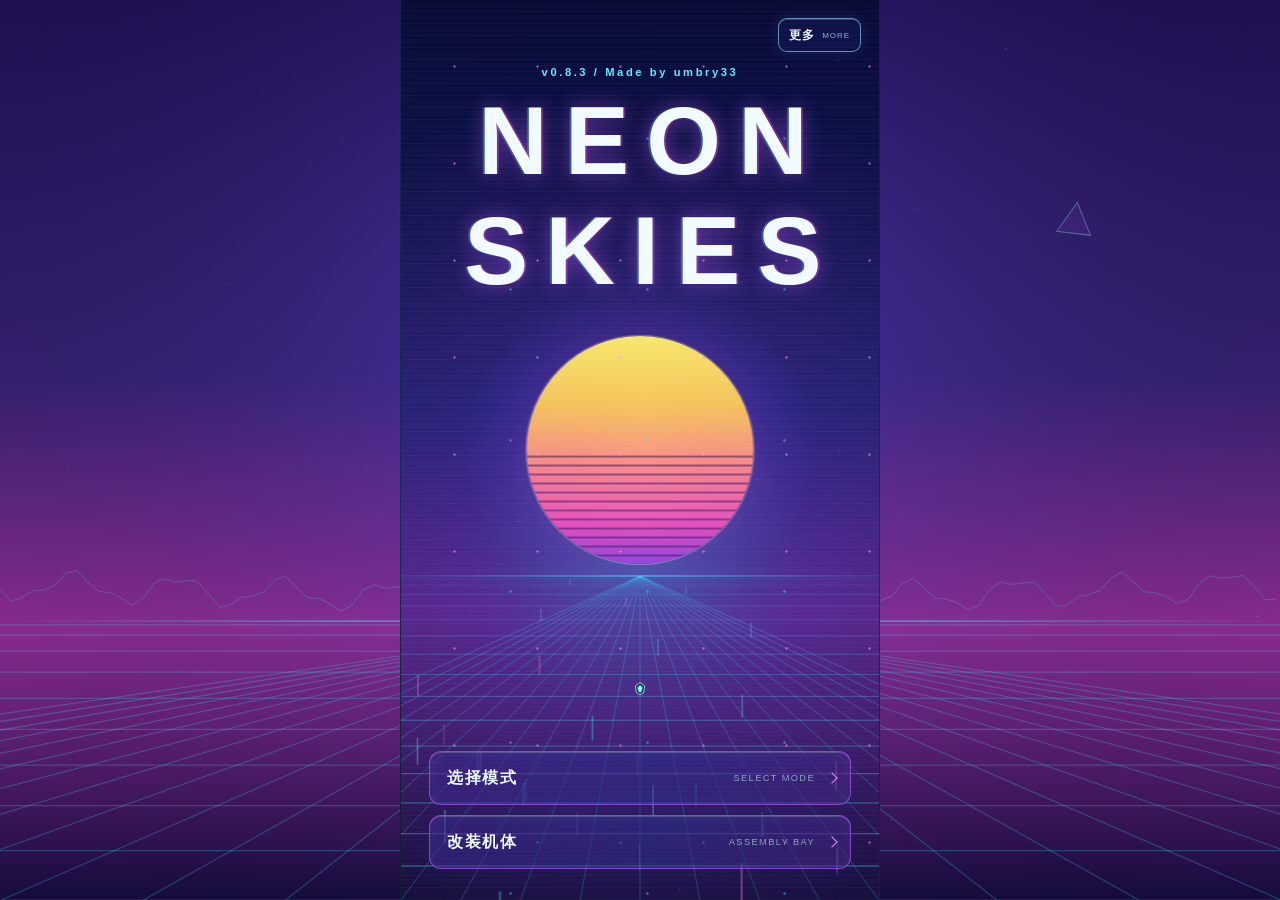
==== index.html @ f469cc67 "发布 v0.8.3：更新背景音乐与核心碰撞判定" ====
<!doctype html>
<html lang="zh-CN">
<head>
  <meta charset="UTF-8" />
  <meta name="viewport" content="width=device-width, initial-scale=1, viewport-fit=cover" />
  <meta name="theme-color" content="#050a14" />
  <title>Neon Skies</title>
  <link rel="stylesheet" href="./styles.css" />
</head>
<body>
<div id="boot-loader" class="boot-loader" role="status" aria-live="polite" aria-label="正在加载游戏" aria-busy="true">
  <div class="boot-loader-card">
    <p class="eyebrow">NEON SKIES / SYSTEM BOOT</p>
    <h2>正在进入霓虹天际</h2>
    <p id="boot-loader-status" class="boot-loader-status">正在加载核心系统…</p>
    <div class="boot-progress" role="progressbar" aria-label="游戏加载进度" aria-valuemin="0" aria-valuemax="100" aria-valuenow="6"><i id="boot-progress-fill"></i></div>
    <div class="boot-progress-meta"><span>LOADING</span><strong id="boot-progress-value">06%</strong></div>
  </div>
</div>
<div class="app-shell">
  <canvas id="app-ambient-canvas" class="app-ambient-canvas" aria-hidden="true"></canvas>
  <section id="main-menu-screen" class="game-screen menu-screen" aria-label="&#20027;&#33756;&#21333;">
    <canvas id="menu-ambient-canvas" class="menu-ambient-canvas" aria-hidden="true"></canvas>
    <div class="menu-stars" aria-hidden="true"></div>
    <button id="more-menu-button" class="menu-more-button" type="button" aria-expanded="false" aria-controls="more-menu-panel"><span>&#26356;&#22810;</span><small>MORE</small></button>
    <div id="more-menu-panel" class="more-menu-panel is-hidden" role="menu" aria-label="&#26356;&#22810;&#21151;&#33021;">
      <p class="eyebrow">SYSTEM / MORE</p>
      <div class="menu-actions">
        <button id="settings-button" class="menu-button menu-settings-button" type="button" aria-label="&#35774;&#32622;"><span>&#35774;&#32622;</span><small>SETTINGS</small></button>
        <button id="encyclopedia-button" class="menu-button" type="button" aria-label="&#28216;&#25103;&#30334;&#31185;"><span>&#28216;&#25103;&#30334;&#31185;</span><small>NEON ARCHIVE</small></button>
        <button id="changelog-button" class="menu-button" type="button" aria-label="&#26356;&#26032;&#26085;&#24535;"><span>&#26356;&#26032;&#26085;&#24535;</span><small>CHANGELOG</small></button>
      </div>
    </div>
    <div class="menu-content">
      <div class="menu-logo-lockup">
        <p class="eyebrow">v0.8.3 / Made by umbry33</p>
        <h1><span class="menu-logo-line">NEON</span> <span class="menu-logo-line">SKIES</span></h1>
      </div>
      <div class="menu-aircraft" aria-hidden="true"><span>&#10022;</span></div>
    </div>
    <div class="menu-actions menu-primary-actions">
      <button id="menu-battle-button" class="menu-button" type="button"><span>&#36873;&#25321;&#27169;&#24335;</span><small>SELECT MODE</small></button>
      <button id="open-builder-button" class="menu-button" type="button"><span>&#25913;&#35013;&#26426;&#20307;</span><small>ASSEMBLY BAY</small></button>
    </div>
    <div id="settings-modal" class="settings-modal is-hidden" role="dialog" aria-modal="true" aria-label="&#35774;&#32622;"><div class="settings-card"><button id="settings-close" class="detail-close" type="button" aria-label="&#20851;&#38381;">X</button><p class="eyebrow">SYSTEM SETTINGS</p><h2>&#35774;&#32622;</h2><label class="settings-toggle"><input id="damage-number-toggle" type="checkbox" checked /><span>&#26174;&#31034;&#20260;&#23475;&#36339;&#23383;</span></label><label class="settings-toggle"><input id="vibration-toggle" type="checkbox" checked /><span>&#24320;&#21551;&#38663;&#21160;&#21453;&#39304;</span></label><label class="settings-toggle"><input id="countdown-toggle" type="checkbox" /><span>&#25112;&#26007;&#24320;&#22987;&#20498;&#35745;&#26102;</span></label><label class="settings-range"><span>&#32972;&#26223;&#38899;&#20048;<output id="music-volume-value" for="music-volume">100%</output></span><input id="music-volume" type="range" min="0" max="300" step="1" value="100" /></label><label class="settings-range"><span>&#38899;&#25928;<output id="sound-volume-value" for="sound-volume">100%</output></span><input id="sound-volume" type="range" min="0" max="300" step="1" value="100" /></label></div></div>
    <div id="changelog-modal" class="changelog-modal is-hidden" role="dialog" aria-modal="true" aria-label="&#26356;&#26032;&#26085;&#24535;"><div class="changelog-card"><button id="changelog-close" class="detail-close" type="button" aria-label="&#20851;&#38381;">X</button><p class="eyebrow">CHANGELOG</p><h2>&#26356;&#26032;&#26085;&#24535;</h2><pre id="changelog-content">&#27491;&#22312;&#21152;&#36733;&#26356;&#26032;&#26085;&#24535;&#8230;</pre></div></div>
  </section>

  <section id="encyclopedia-screen" class="game-screen encyclopedia-screen is-hidden" aria-label="&#28216;&#25103;&#30334;&#31185;">
    <div class="encyclopedia-shell"><button id="encyclopedia-back-button" class="round-button screen-back-button" type="button" aria-label="&#36820;&#22238;">&lt;</button><p class="eyebrow">NEON ARCHIVE</p><h2>&#28216;&#25103;&#30334;&#31185;</h2><p class="encyclopedia-intro">&#25112;&#26426;&#27169;&#22359;&#12289;&#25932;&#26426;&#12289;&#39318;&#39046;&#19982;&#25112;&#22330;&#29615;&#22659;&#30340;&#23454;&#26102;&#26723;&#26696;&#12290;</p><div id="encyclopedia-content" class="encyclopedia-content"></div></div>
  </section>
  <section id="encyclopedia-events-screen" class="game-screen encyclopedia-screen is-hidden" aria-label="&#20809;&#38181;&#20043;&#22806;&#20107;&#20214;&#26723;&#26696;">
    <div class="encyclopedia-shell encyclopedia-events-shell"><button id="encyclopedia-events-back-button" class="round-button screen-back-button" type="button" aria-label="&#36820;&#22238;&#28216;&#25103;&#30334;&#31185;">&lt;</button><p class="eyebrow">BEYOND LIGHT CONE / EVENT ARCHIVE</p><h2>&#28145;&#31354;&#20107;&#20214;</h2><p class="encyclopedia-intro">&#20809;&#38181;&#20043;&#22806;&#27169;&#24335;&#30340; 34 &#20010;&#29420;&#31435;&#36973;&#36935;&#12290;&#20107;&#20214;&#20869;&#23481;&#20250;&#22312;&#26412;&#23616;&#20013;&#23613;&#37327;&#36991;&#20813;&#37325;&#22797;&#12290;</p><div id="encyclopedia-events-content" class="encyclopedia-content"></div></div>
  </section>

  <section id="mode-screen" class="game-screen menu-screen sub-menu-screen is-hidden" aria-label="&#27169;&#24335;&#36873;&#25321;">
    <div class="menu-content"><button id="mode-back-button" class="round-button screen-back-button" type="button">&lt;</button><p class="eyebrow">COMBAT PROTOCOL</p><h2>&#36873;&#25321;&#27169;&#24335;</h2><div class="mode-actions"><button id="endless-mode-button" class="mode-card" type="button"><strong>&#26080;&#23613;&#27169;&#24335;</strong><small>ENDLESS / KEEP FIGHTING</small></button><button id="level-mode-button" class="mode-card" type="button"><strong>&#20851;&#21345;&#27169;&#24335;</strong><small>MISSION / 100 &#20010;&#25112;&#21306;</small></button><button id="dodge-mode-button" class="mode-card dodge-mode-card" type="button"><strong>躲避弹幕模式</strong><small>DODGE / SURVIVE THE STORM</small></button><button id="tutorial-button" class="mode-card tutorial-mode-card" type="button"><strong>&#26032;&#25163;&#25945;&#31243;</strong><small>TRAINING / 3 MINUTES</small></button></div></div>
  </section>

  <section id="dodge-difficulty-screen" class="game-screen menu-screen sub-menu-screen is-hidden" aria-label="躲避弹幕难度选择">
    <div class="menu-content"><button id="dodge-difficulty-back-button" class="round-button screen-back-button" type="button">&lt;</button><p class="eyebrow">DODGE PROTOCOL</p><h2>躲避弹幕难度</h2><p class="menu-hint">不再刷新敌机，只生成持续变化的危险弹幕。存活越久，积分越高。</p><div id="dodge-difficulty-actions" class="mode-actions"></div></div>
  </section>

  <section id="tutorial-screen" class="game-screen tutorial-screen is-hidden" aria-label="&#26032;&#25163;&#25945;&#31243;">
    <div class="tutorial-shell"><button id="tutorial-exit-button" class="round-button screen-back-button" type="button" aria-label="&#36864;&#20986;&#25945;&#31243;">&times;</button><p class="eyebrow">TRAINING SIMULATION</p><h2>&#26032;&#25163;&#25945;&#31243;</h2><div class="tutorial-progress"><span id="tutorial-progress-text">01 / 04</span><div><i id="tutorial-progress-fill"></i></div></div><article class="tutorial-card"><p id="tutorial-step-tag" class="tutorial-step-tag">ASSEMBLY</p><h3 id="tutorial-step-title">&#25340;&#35013;&#20320;&#30340;&#26426;&#20307;</h3><p id="tutorial-step-body">&#20174;&#27169;&#22359;&#20179;&#24211;&#25302;&#20986;&#27169;&#22359;&#65292;&#25918;&#21040;&#26680;&#24515;&#38468;&#36817;&#30340;&#32593;&#26684;&#20013;&#12290;&#27169;&#22359;&#24517;&#39035;&#19982;&#26680;&#24515;&#25110;&#24050;&#26377;&#27169;&#22359;&#30456;&#36830;&#65292;&#20445;&#23384;&#21518;&#21363;&#21487;&#24102;&#30528;&#24403;&#21069;&#26426;&#20307;&#20986;&#25112;&#12290;</p><button id="tutorial-action-button" class="primary-button tutorial-action-button" type="button">&#25171;&#24320;&#25913;&#35013;&#26426;&#20307;</button></article><div class="tutorial-dots" id="tutorial-dots" aria-hidden="true"></div><div class="tutorial-actions"><button id="tutorial-prev-button" class="secondary-button" type="button">&#19978;&#19968;&#27493;</button><button id="tutorial-next-button" class="primary-button" type="button">&#19979;&#19968;&#27493;</button></div></div>
  </section>

  <section id="level-select-screen" class="game-screen menu-screen sub-menu-screen is-hidden" aria-label="&#20851;&#21345;&#36873;&#25321;"><div class="menu-content"><button id="level-back-button" class="round-button screen-back-button" type="button">&lt;</button><p class="eyebrow">MISSION SELECT</p><h2>&#20851;&#21345;&#36873;&#25321;</h2><div id="level-grid" class="level-grid"></div></div></section>

  <section id="builder-screen" class="game-screen builder-screen is-hidden" aria-label="&#39134;&#26426;&#25913;&#35013;&#30028;&#38754;">
    <header class="builder-topbar">
      <div><p class="eyebrow">AIRFRAME BUILDER</p><h2>&#26426;&#20307;&#25913;&#35013;</h2></div>
      <button id="builder-save-button" class="top-action-button" type="button">&#20445;&#23384;&#25913;&#35013;</button>
    </header>
    <div class="builder-content">
      <div class="builder-board-area">
        <div class="builder-board-title"><button id="quick-assembly-toggle" class="quick-assembly-toggle" type="button" aria-pressed="false"><span>&#24555;&#25463;&#35013;&#37197;</span><small>OFF</small></button><button id="builder-undo-button" class="quick-assembly-toggle" type="button">&#25764;&#38144;</button><button id="loadout-code-button" class="quick-assembly-toggle loadout-code-button" type="button">&#37197;&#32622;&#30721;</button><button id="hangar-button" class="quick-assembly-toggle" type="button">机库</button><button id="clear-loadout" class="text-button" type="button">&#28165;&#31354;&#27169;&#22359;</button></div>
        <div class="assembly-board-frame"><button id="module-synthesis-button" class="synergy-config-button module-synthesis-button" type="button" aria-label="&#27169;&#22359;&#21512;&#25104;&#65288;&#39044;&#30041;&#21151;&#33021;&#65289;"><span>&#27169;&#22359;&#21512;&#25104;</span><small>MODULE FUSION</small></button><div id="assembly-board" class="assembly-board" aria-label="&#39134;&#26426;&#33258;&#30001;&#35013;&#37197;&#32593;&#26684;"></div></div>
        <div class="builder-status-row"><span id="loadout-status">&#35013;&#37197;&#23601;&#32490;</span></div>
        <div class="builder-stats"><button id="preview-attack-speed" class="attack-speed-button" type="button" aria-label="&#26597;&#30475;&#25915;&#36895;&#35268;&#21017;"><span>&#25915;&#36895;</span><strong id="preview-attack-speed-value">100%</strong></button><button id="synergy-config-button" class="synergy-config-button" type="button"><span>&#36830;&#25658;&#37197;&#32622;</span><small>SYNERGY LINK</small></button></div>
      </div>
      <aside class="module-palette" aria-label="&#27169;&#22359;&#20179;&#24211;">
        <div class="palette-heading"><div><p class="eyebrow">MODULE BAY</p><h3>&#27169;&#22359;&#20179;&#24211;</h3></div><span>&#25302;&#21040;&#32593;&#26684;</span></div>
        <div id="module-library" class="module-library"></div>
        <div id="module-library-scrollbar" class="module-library-scrollbar" aria-label="&#27169;&#22359;&#20179;&#24211;&#28369;&#21160;&#26438;"><span id="module-library-scrollbar-thumb" class="module-library-scrollbar-thumb"></span></div>
        <p class="palette-note">&#27169;&#22359;&#24517;&#39035;&#19982;&#26680;&#24515;&#25110;&#24050;&#26377;&#27169;&#22359;&#30456;&#37051;&#65292;&#19981;&#33021;&#37325;&#21472;&#12290;&#28857;&#20987;&#26597;&#30475;&#35814;&#24773;&#12290;</p>
      </aside>
    </div>
    <div id="delete-zone" class="delete-zone" aria-hidden="true"><span>&#21024;&#38500;</span><small>DRAG TO REMOVE</small></div>
    <div id="module-detail-modal" class="module-detail-modal is-hidden" role="dialog" aria-modal="true" aria-label="&#27169;&#22359;&#35814;&#24773;">
      <div class="module-detail-card"><button id="module-detail-close" class="detail-close" type="button" aria-label="&#20851;&#38381;">X</button><canvas id="detail-icon-canvas" class="detail-icon" width="64" height="64" aria-hidden="true"></canvas><p id="detail-type" class="eyebrow">MODULE</p><h3 id="detail-name">MODULE</h3><p id="detail-description" class="detail-description"></p><div id="detail-stats" class="detail-stats"></div></div>
    </div>
    <div id="loadout-code-modal" class="module-detail-modal is-hidden" role="dialog" aria-modal="true" aria-label="&#26426;&#20307;&#37197;&#32622;&#30721;">
      <div class="module-detail-card loadout-code-card"><button id="loadout-code-close" class="detail-close" type="button" aria-label="&#20851;&#38381;">X</button><p class="eyebrow">BUILD CODE</p><h3>&#26426;&#20307;&#37197;&#32622;&#30721;</h3><p class="detail-description">&#37197;&#32622;&#30721;&#19981;&#21547;&#27169;&#22359;&#21517;&#31216;&#65292;&#21487;&#22797;&#21046;&#20998;&#20139;&#12290;&#23548;&#20837;&#20250;&#26367;&#25442;&#24403;&#21069;&#26426;&#20307;&#25110;&#25351;&#23450;&#30340;&#26426;&#24211;&#27133;&#20301;&#12290;</p><textarea id="loadout-code-input" class="loadout-code-input" spellcheck="false" autocomplete="off" autocapitalize="off" autocorrect="off" aria-label="&#26426;&#20307;&#37197;&#32622;&#30721;"></textarea><p id="loadout-code-message" class="loadout-code-message"></p><button id="loadout-code-export" class="secondary-button" type="button">&#22797;&#21046;&#37197;&#32622;&#30721;</button><button id="loadout-code-import" class="primary-button" type="button">&#23548;&#20837;&#26426;&#20307;</button></div>
    </div>
    <div id="hangar-modal" class="module-detail-modal is-hidden" role="dialog" aria-modal="true" aria-label="机库">
      <div class="module-detail-card hangar-card"><button id="hangar-close" class="detail-close" type="button" aria-label="关闭">X</button><p class="eyebrow">AIRFRAME HANGAR</p><h3>机库</h3><p class="detail-description">普通模式可保存十台机体。当前机体会自动保存到选中的槽位。</p><div id="hangar-slots" class="hangar-slots"></div><p id="hangar-message" class="loadout-code-message"></p></div>
    </div>
    <div id="synergy-config-modal" class="module-detail-modal is-hidden" role="dialog" aria-modal="true" aria-label="&#36830;&#25658;&#33021;&#21147;&#37197;&#32622;">
      <div class="module-detail-card synergy-config-card"><button id="synergy-config-close" class="detail-close" type="button" aria-label="&#20851;&#38381;">X</button><p class="eyebrow">SYNERGY LINK</p><h3>&#36830;&#25658;&#33021;&#21147;</h3><p class="detail-description">&#35013;&#37197;&#19968;&#27425;&#21518;&#65292;&#25152;&#26377;&#31526;&#21512;&#26465;&#20214;&#30340;&#27169;&#22359;&#37117;&#20250;&#33258;&#21160;&#33719;&#24471;&#36830;&#25658;&#22686;&#30410;&#12290;&#21516;&#19968;&#36830;&#25658;&#33021;&#21147;&#21482;&#38656;&#35013;&#37197;&#19968;&#27425;&#12290;</p><div id="synergy-config-list" class="synergy-config-list"></div></div>
    </div>
    <div id="attack-speed-modal" class="module-detail-modal is-hidden" role="dialog" aria-modal="true" aria-label="&#25915;&#36895;&#35268;&#21017;">
      <div class="module-detail-card"><button id="attack-speed-close" class="detail-close" type="button" aria-label="&#20851;&#38381;">X</button><p class="eyebrow">ATTACK SPEED</p><h3>&#25915;&#36895;&#35268;&#21017;</h3><p class="detail-description">&#22522;&#30784;&#25915;&#36895;&#20026; 100%&#12290;&#25152;&#26377;&#33258;&#21160;&#25915;&#20987;&#27169;&#22359;&#30340;&#24320;&#28779;&#38388;&#38548;&#20250;&#25353;&#26368;&#32456;&#25915;&#36895;&#32553;&#30701;&#12290;</p><div class="detail-stats"><div><span>&#33021;&#37327;&#805a;&#21512;&#22120;</span><strong>&#27599;&#20010; +20%</strong></div><div><span>&#25915;&#36895;&#19978;&#38480;</span><strong>300%</strong></div><div><span>&#36229;&#20986;&#19978;&#38480;</span><strong>&#19981;&#29983;&#25928;</strong></div><div><span>&#20027;&#21160;&#25216;&#33021;&#20919;&#21364;</span><strong>&#19981;&#21463;&#24433;&#21709;</strong></div></div></div>
    </div>
  </section>

  <section id="battle-screen" class="game-screen battle-screen is-hidden" aria-label="&#25112;&#26007;&#30028;&#38754;">
    <div id="tutorial-battle-hint" class="tutorial-battle-hint is-hidden" role="status">&#23454;&#38469;&#25805;&#20316;&#65306;&#20808;&#29992; WASD / &#26041;&#21521;&#38190;&#65292;&#25110;&#29992;&#25163;&#25351;&#25302;&#21160;&#39134;&#26426;&#31227;&#21160;&#19968;&#27425;&#65292;&#20877;&#28857;&#20987;&#24038;&#19979;&#35282;&#20027;&#21160;&#25216;&#33021;&#25353;&#38062;&#65292;&#25110;&#25353;&#25968;&#23383;&#38190;&#37322;&#25918;&#19968;&#27425;&#25216;&#33021;&#12290;</div>
    <div class="battle-hud"><button id="battle-menu-button" class="round-button" type="button" aria-label="&#26242;&#20572;&#28216;&#25103;">&#10074;&#10074;</button><button id="tutorial-battle-exit" class="tutorial-battle-exit is-hidden" type="button">&#36820;&#22238;&#25945;&#31243;</button><div class="hud-stat"><span>&#29983;&#21629;&#20540;</span><strong id="health-value">-</strong></div><div class="hud-stat hud-score"><span>&#24471;&#20998;</span><strong id="score-value">000000</strong></div><div class="hud-stat hud-time"><span>&#33322;&#31243;</span><strong id="time-value">00:00</strong></div><div class="hud-stat hud-attack-speed"><span>&#25915;&#36895;</span><strong id="attack-speed-value">100%</strong></div><div class="hud-stat hud-level"><span id="level-label">&#27169;&#24335;</span><strong id="level-value">-</strong></div></div>
    <div class="battle-canvas-wrap"><canvas id="game-canvas" width="480" height="854" aria-label="&#31354;&#25112;&#28216;&#25103;&#30011;&#24067;"></canvas><div id="skill-panel" class="skill-panel" aria-label="&#20027;&#21160;&#25216;&#33021;"></div><div id="pause-overlay" class="screen-overlay is-hidden"><div class="overlay-card pause-card"><p class="eyebrow">COMBAT PAUSED</p><h2>&#28216;&#25103;&#24050;&#26242;&#20572;</h2><button id="pause-continue-button" class="primary-button" type="button">&#32487;&#32493;&#28216;&#25103;</button><button id="pause-return-button" class="secondary-button" type="button">&#36820;&#22238;&#20027;&#33756;&#21333;</button></div></div><div id="pause-confirm" class="screen-overlay is-hidden"><div class="overlay-card pause-confirm-card"><p class="eyebrow">RETURN TO MENU</p><h2>&#36820;&#22238;&#20027;&#33756;&#21333;</h2><p>&#30830;&#23450;&#35201;&#36820;&#22238;&#20027;&#33756;&#21333;&#21527;&#65311;</p><button id="pause-cancel-button" class="secondary-button" type="button">&#21462;&#28040;</button><button id="pause-confirm-button" class="primary-button" type="button">&#30830;&#23450;</button></div></div><div id="game-over-screen" class="screen-overlay is-hidden"><div class="overlay-card game-over-card"><p id="game-over-eyebrow" class="eyebrow">SIGNAL LOST</p><h2 id="game-over-title">&#20219;&#21153;&#32467;&#26463;</h2><p id="game-over-message" class="intro-copy">&#20320;&#30340;&#25112;&#26426;&#24050;&#22833;&#21435;&#25112;&#26007;&#33021;&#21147;&#12290;</p><div class="final-score"><span>&#26368;&#32456;&#24471;&#20998;</span><strong id="final-score-value">000000</strong></div><button id="next-level-button" class="primary-button" type="button">&#19979;&#19968;&#20851;</button><button id="return-level-select-button" class="secondary-button" type="button">&#36820;&#22238;&#36873;&#20851;</button></div></div></div>
    <button id="environment-button" class="environment-button is-hidden" type="button" aria-label="&#26597;&#30475;&#24403;&#21069;&#29305;&#27530;&#29615;&#22659;"><span id="environment-name">&#29305;&#27530;&#29615;&#22659;</span><small id="environment-remaining">0.0s</small></button>
    <div id="environment-detail-modal" class="environment-detail-modal is-hidden" role="dialog" aria-modal="true" aria-label="&#29305;&#27530;&#29615;&#22659;&#35814;&#24773;"><div class="overlay-card environment-detail-card"><button id="environment-detail-close" class="detail-close" type="button" aria-label="&#20851;&#38381;">X</button><p class="eyebrow">ACTIVE ENVIRONMENT</p><h2 id="environment-detail-name">&#29305;&#27530;&#29615;&#22659;</h2><p id="environment-detail-description" class="intro-copy"></p><div id="environment-detail-effects" class="environment-detail-effects"></div></div></div>
    <p class="battle-help">WASD / &#26041;&#21521;&#38190;&#31227;&#21160; &middot; &#35302;&#25720;&#25302;&#21160; &middot; &#33258;&#21160;&#23556;&#20987; &middot; 1-9 &#20351;&#29992;&#25216;&#33021;</p>
  </section>
</div>
<script>
  // The boot layer is the only loading UI. It is removed after app startup and
  // never participates in later menu, builder or combat screen changes.
  (() => {
    const loader = document.getElementById("boot-loader");
    const fill = document.getElementById("boot-progress-fill");
    const value = document.getElementById("boot-progress-value");
    const status = document.getElementById("boot-loader-status");
    const progressbar = loader?.querySelector('[role="progressbar"]');
    const sessionKey = "neon-skies-boot-ready";
    let frame = null;
    let finished = false;
    let current = 6;
    let target = 88;
    const startedAt = performance.now();
    const hasLoadedBefore = (() => { try { return sessionStorage.getItem(sessionKey) === "1"; } catch { return false; } })();

    const setProgress = (next, message = null) => {
      if (!loader || finished) return;
      target = Math.max(current, Math.min(96, Number(next) || 0));
      if (message) status.textContent = message;
    };
    const drawProgress = (next) => {
      current = Math.max(0, Math.min(100, next));
      const rounded = Math.round(current);
      fill.style.width = `${current}%`;
      value.textContent = `${String(rounded).padStart(2, "0")}%`;
      progressbar?.setAttribute("aria-valuenow", String(rounded));
    };
    const animate = () => {
      if (finished) return;
      current += (target - current) * 0.075;
      if (target - current < 0.08) current = target;
      drawProgress(current);
      frame = requestAnimationFrame(animate);
    };
    const finish = () => {
      if (!loader || finished) return;
      finished = true;
      if (frame !== null) cancelAnimationFrame(frame);
      const minimumDisplay = 320;
      const wait = Math.max(0, minimumDisplay - (performance.now() - startedAt));
      window.setTimeout(() => {
        drawProgress(100);
        status.textContent = "系统已就绪";
        loader.classList.add("is-complete");
        loader.setAttribute("aria-busy", "false");
        window.setTimeout(() => {
          try { sessionStorage.setItem(sessionKey, "1"); } catch { /* storage may be unavailable */ }
          loader.remove();
        }, 260);
      }, wait);
    };

    if (hasLoadedBefore) {
      loader?.remove();
      window.__neonBoot = { setProgress: () => {}, finish: () => {} };
    } else {
      window.__neonBoot = { setProgress, finish };
      drawProgress(current);
      frame = requestAnimationFrame(animate);
    }
    window.__neonFinishBoot = () => window.__neonBoot?.finish?.();
  })();

  // If a finger taps while ES modules are still loading, replay that release
  // after the game has finished binding its controls instead of losing it.
  window.__neonUiReady = false;
  window.__neonPendingTaps = [];
  const bootButtonIds = new Set(["settings-button", "changelog-button", "encyclopedia-button", "open-builder-button", "menu-battle-button", "mode-back-button", "level-mode-button", "endless-mode-button", "tutorial-button", "builder-save-button", "loadout-code-button", "hangar-button"]);
  const queueBootTap = (event) => {
    if (window.__neonUiReady) return;
    const point = event.changedTouches?.[0] ?? event;
    const button = event.target.closest?.("button") ?? document.elementFromPoint(point.clientX, point.clientY)?.closest?.("button");
    if (!button || !bootButtonIds.has(button.id)) return;
    event.preventDefault();
    if (!window.__neonPendingTaps.includes(button.id)) window.__neonPendingTaps.push(button.id);
  };
  document.addEventListener("pointerup", queueBootTap, true);
  document.addEventListener("mouseup", queueBootTap, true);
  document.addEventListener("touchend", queueBootTap, true);
  document.addEventListener("click", queueBootTap, true);
</script>
<script type="module" src="./src/main.js"></script>
</body>
</html>
---- styles.css ----
:root {
  color-scheme: dark;
  --bg: #050a14;
  --panel: rgba(10, 21, 38, 0.88);
  --panel-strong: #0d1c31;
  --line: rgba(139, 202, 255, 0.15);
  --text: #eaf7ff;
  --muted: #8ba6bd;
  --cyan: #64e7ff;
  --blue: #6b9cff;
  --pink: #fb72dc;
  --warning: #ffd27a;
  font-family: "Segoe UI", "Microsoft YaHei", sans-serif;
}

* { box-sizing: border-box; }
html, body { margin: 0; min-height: 100%; }
body {
  min-height: 100vh;
  color: var(--text);
  background: radial-gradient(circle at 20% 0%, #172c4a 0, transparent 32%), var(--bg);
}
button, select, input { font: inherit; }
button { cursor: pointer; }
button, select, input, label { touch-action: manipulation; -webkit-tap-highlight-color: transparent; }

.app-shell { width: min(1220px, 100%); margin: 0 auto; padding: 28px 22px 22px; }
.brand-bar { display: flex; align-items: center; justify-content: space-between; margin-bottom: 22px; }
.brand-bar h1 { margin: 3px 0 0; font-size: clamp(1.8rem, 4vw, 2.7rem); letter-spacing: .12em; font-weight: 700; }
.eyebrow { margin: 0; color: var(--cyan); font-size: .7rem; letter-spacing: .23em; font-weight: 700; }
.status-chip { padding: 8px 12px; border: 1px solid var(--line); border-radius: 999px; color: var(--muted); font-size: .72rem; }
.status-dot { display: inline-block; width: 7px; height: 7px; margin-right: 6px; border-radius: 50%; background: var(--cyan); box-shadow: 0 0 12px var(--cyan); }
.game-layout { display: grid; grid-template-columns: minmax(300px, 480px) minmax(300px, 1fr); gap: 22px; align-items: start; justify-content: center; }
.game-panel, .loadout-panel { border: 1px solid var(--line); background: linear-gradient(145deg, rgba(18, 39, 66, .93), rgba(7, 15, 29, .94)); box-shadow: 0 20px 60px rgba(0,0,0,.28); }
.game-panel { position: relative; overflow: hidden; border-radius: 22px; padding: 12px; }
.loadout-panel { border-radius: 22px; padding: 24px; }
.hud { display: grid; grid-template-columns: 1fr 1fr 1fr; gap: 8px; padding: 2px 5px 12px; }
.hud-stat { min-width: 0; }
.hud-label { display: block; color: var(--muted); font-size: .67rem; letter-spacing: .12em; text-transform: uppercase; }
.hud-stat strong { display: block; margin-top: 3px; color: var(--text); font-size: 1.2rem; font-variant-numeric: tabular-nums; }
.hud-score { text-align: center; }
.hud-time { text-align: right; }
.canvas-frame { position: relative; overflow: hidden; border: 1px solid rgba(100,231,255,.3); border-radius: 14px; background: #06101f; }
canvas { display: block; width: 100%; height: auto; touch-action: none; }
.screen-overlay { position: absolute; inset: 0; display: grid; place-items: center; padding: 22px; background: linear-gradient(180deg, rgba(5,10,20,.35), rgba(5,10,20,.84)); backdrop-filter: blur(3px); }
.screen-overlay.is-hidden { display: none; }
.overlay-card { width: min(100%, 340px); padding: 28px 24px; border: 1px solid rgba(100,231,255,.3); border-radius: 18px; background: rgba(7, 18, 35, .9); box-shadow: 0 0 40px rgba(28, 156, 206, .15); text-align: center; }
.hero-mark { display: grid; place-items: center; width: 58px; height: 58px; margin: 0 auto 16px; border: 1px solid var(--cyan); border-radius: 50%; color: var(--cyan); font-size: 1.6rem; box-shadow: 0 0 28px rgba(100,231,255,.35); }
.overlay-card h2 { margin: 7px 0 12px; font-size: 2rem; letter-spacing: .1em; }
.intro-copy { margin: 0; color: var(--muted); font-size: .9rem; line-height: 1.8; }
.control-hint { margin: 18px 0; color: var(--muted); font-size: .72rem; line-height: 2; }
.control-hint span { display: inline-block; margin: 0 4px 0 8px; color: var(--cyan); }
.primary-button { width: 100%; padding: 13px 16px; border: 1px solid var(--cyan); border-radius: 10px; color: #031019; background: linear-gradient(100deg, var(--cyan), #a4f4ff); font-weight: 800; letter-spacing: .08em; box-shadow: 0 0 24px rgba(100,231,255,.22); transition: transform .2s, box-shadow .2s; }
.primary-button:hover { transform: translateY(-2px); box-shadow: 0 0 35px rgba(100,231,255,.45); }
.primary-button span { margin-left: 8px; font-size: 1.1rem; }
.final-score { margin: 18px 0; padding: 12px; border: 1px solid var(--line); border-radius: 10px; }
.final-score span { display: block; color: var(--muted); font-size: .7rem; letter-spacing: .15em; }
.final-score strong { display: block; margin-top: 4px; color: var(--cyan); font-size: 1.8rem; font-variant-numeric: tabular-nums; }
.mobile-tip { margin: 11px 3px 0; color: var(--muted); font-size: .7rem; text-align: center; }
.panel-heading { display: flex; align-items: flex-start; justify-content: space-between; margin-bottom: 20px; }
.panel-heading h2 { margin: 7px 0 0; font-size: 1.65rem; letter-spacing: .08em; }
.core-badge { padding: 6px 9px; border: 1px solid rgba(100,231,255,.32); border-radius: 8px; color: var(--cyan); font-size: .62rem; line-height: 1.3; letter-spacing: .13em; text-align: center; }
.module-card { display: flex; align-items: center; gap: 12px; position: relative; }
.fixed-module { margin-bottom: 17px; padding: 14px; border: 1px solid rgba(100,231,255,.35); border-radius: 14px; background: linear-gradient(100deg, rgba(32, 99, 127, .28), rgba(9, 29, 51, .6)); }
.module-icon { display: grid; place-items: center; flex: 0 0 auto; width: 36px; height: 36px; border-radius: 10px; color: var(--cyan); background: rgba(100,231,255,.1); font-size: 1.2rem; }
.core-icon { border: 1px solid rgba(100,231,255,.42); }
.module-copy { min-width: 0; }
.module-copy strong, .module-copy span { display: block; }
.module-copy strong { font-size: .95rem; }
.module-copy span { margin-top: 4px; color: var(--muted); font-size: .7rem; }
.connection-line { position: absolute; bottom: -18px; left: 31px; width: 1px; height: 18px; background: linear-gradient(var(--cyan), transparent); }
.slot-list { display: grid; gap: 12px; }
.module-slot { display: block; padding: 13px; border: 1px solid var(--line); border-radius: 13px; background: rgba(4, 13, 25, .44); }
.slot-title { display: flex; align-items: center; gap: 8px; margin-bottom: 8px; color: var(--text); font-size: .78rem; font-weight: 700; letter-spacing: .05em; }
.slot-index { color: var(--cyan); font-size: .65rem; font-variant-numeric: tabular-nums; }
select { width: 100%; padding: 10px 11px; border: 1px solid rgba(139,202,255,.22); border-radius: 8px; outline: none; color: var(--text); background: #0b1b31; }
select:focus { border-color: var(--cyan); box-shadow: 0 0 0 3px rgba(100,231,255,.1); }
.module-slot small { display: block; min-height: 29px; margin-top: 7px; color: var(--muted); font-size: .71rem; line-height: 1.45; }
.preview-box { margin-top: 18px; padding: 14px; border: 1px solid rgba(251,114,220,.25); border-radius: 13px; background: linear-gradient(140deg, rgba(87, 31, 91, .22), rgba(22, 19, 52, .35)); }
.preview-heading { display: flex; justify-content: space-between; color: var(--muted); font-size: .68rem; letter-spacing: .08em; }
#loadout-status { color: var(--pink); }
.preview-grid { display: grid; grid-template-columns: repeat(3, 1fr); gap: 8px; margin-top: 14px; }
.preview-grid span, .preview-grid strong { display: block; }
.preview-grid span { color: var(--muted); font-size: .65rem; }
.preview-grid strong { margin-top: 4px; color: var(--text); font-size: .88rem; }
.panel-note { margin: 18px 2px 0; color: var(--muted); font-size: .7rem; line-height: 1.7; }
.footer-note { margin-top: 18px; color: rgba(139,166,189,.75); font-size: .68rem; text-align: center; letter-spacing: .14em; }

@media (max-width: 820px) {
  .app-shell { padding: 18px 12px 16px; }
  .brand-bar { margin-bottom: 14px; }
  .game-layout { grid-template-columns: minmax(0, 480px); justify-content: center; }
  .loadout-panel { padding: 18px; }
}
@media (max-width: 420px) {
  .brand-bar h1 { font-size: 1.65rem; }
  .status-chip { padding: 6px 9px; font-size: .62rem; }
  .game-panel { padding: 8px; border-radius: 16px; }
  .loadout-panel { border-radius: 16px; }
  .hud-stat strong { font-size: 1rem; }
}

/* V-02 assembly bay */
.assembly-heading, .library-heading { display: flex; align-items: flex-end; justify-content: space-between; gap: 10px; }
.assembly-heading { margin: 18px 0 10px; }
.library-heading { margin: 20px 0 10px; }
.section-kicker { display: block; color: var(--cyan); font-size: .58rem; letter-spacing: .18em; }
.assembly-heading strong, .library-heading strong { display: block; margin-top: 4px; font-size: .82rem; letter-spacing: .08em; }
.library-heading > span { color: var(--muted); font-size: .62rem; text-align: right; }
.text-button { padding: 4px 0; border: 0; color: var(--pink); background: transparent; font-size: .65rem; }
.text-button:hover { color: var(--text); }
.assembly-grid { display: grid; grid-template-columns: repeat(2, minmax(0, 1fr)); gap: 7px; padding: 10px; border: 1px solid rgba(100,231,255,.18); border-radius: 14px; background: radial-gradient(circle at 50% 50%, rgba(100,231,255,.12), rgba(3,13,26,.62) 55%); }
.assembly-slot { position: relative; min-height: 76px; padding: 13px 9px 8px; border: 1px solid var(--line); border-radius: 10px; color: var(--text); text-align: left; background: rgba(3, 13, 26, .72); transition: transform .18s, border-color .18s, background .18s; }
.assembly-slot:nth-child(4) { grid-column: 1; }
.assembly-slot:nth-child(5) { grid-column: 2; }
.assembly-slot:nth-child(6) { grid-column: 1; }
.assembly-slot:nth-child(7) { grid-column: 2; }
.assembly-slot.empty-slot { opacity: .72; }
.assembly-slot.installed-slot { border-color: rgba(100,231,255,.5); background: linear-gradient(135deg, rgba(17,75,99,.72), rgba(11,25,46,.85)); cursor: pointer; }
.assembly-slot.installed-slot:hover { transform: translateY(-2px); border-color: var(--pink); }
.assembly-slot .slot-index { position: absolute; top: 7px; right: 8px; color: var(--cyan); font-size: .56rem; }
.assembly-slot strong, .assembly-slot small { display: block; overflow: hidden; white-space: nowrap; text-overflow: ellipsis; }
.assembly-slot strong { margin-top: 9px; font-size: .7rem; }
.assembly-slot small { margin-top: 4px; color: var(--muted); font-size: .58rem; }
.slot-plus, .installed-icon { display: block; width: 22px; height: 22px; color: var(--cyan); font-size: 1rem; line-height: 20px; }
.installed-icon { display: grid; place-items: center; border-radius: 6px; background: rgba(100,231,255,.14); }
.library-group + .library-group { margin-top: 10px; }
.library-group-title { display: flex; justify-content: space-between; margin: 0 2px 5px; color: var(--muted); font-size: .62rem; }
.library-group-title small { color: var(--cyan); }
.library-cards { display: grid; gap: 5px; }
.library-module { display: flex; align-items: center; gap: 8px; width: 100%; padding: 7px; border: 1px solid rgba(139,202,255,.13); border-radius: 8px; color: var(--text); text-align: left; background: rgba(3,13,26,.52); }
.library-module:hover { border-color: var(--cyan); background: rgba(25,75,98,.46); }
.library-module .module-icon { width: 27px; height: 27px; border-radius: 7px; font-size: .85rem; }
.library-module-copy { min-width: 0; flex: 1; }
.library-module-copy strong, .library-module-copy small { display: block; overflow: hidden; white-space: nowrap; text-overflow: ellipsis; }
.library-module-copy strong { font-size: .69rem; }
.library-module-copy small { margin-top: 2px; color: var(--muted); font-size: .57rem; }
.install-mark { color: var(--cyan); font-size: 1rem; }
.preview-modules { min-height: 18px; margin: 12px 0 0; color: var(--cyan); font-size: .66rem; line-height: 1.5; }

@media (max-width: 820px) {
  .assembly-grid { grid-template-columns: repeat(3, minmax(0, 1fr)); }
  .assembly-slot:nth-child(n) { grid-column: auto; }
  .assembly-slot:nth-child(4) { grid-column: 1; }
  .assembly-slot:nth-child(5) { grid-column: 2; }
  .assembly-slot:nth-child(6) { grid-column: 3; }
  .assembly-slot:nth-child(7) { grid-column: 1; }
}

@media (max-width: 420px) {
  .assembly-grid { gap: 5px; padding: 7px; }
  .assembly-slot { min-height: 69px; padding: 10px 7px 7px; }
  .assembly-slot strong { font-size: .62rem; }
  .assembly-slot small { font-size: .52rem; }
  .library-heading > span { max-width: 120px; }
}

/* V-03 freeform brick-style builder */
.assembly-help { margin: -3px 2px 9px; color: var(--muted); font-size: .64rem; line-height: 1.5; }
.assembly-board { position: relative; width: min(100%, 330px); aspect-ratio: 1 / 1; margin: 0 auto; overflow: hidden; border: 1px solid rgba(100,231,255,.42); border-radius: 13px; background: #061525; box-shadow: inset 0 0 30px rgba(39,169,216,.1), 0 0 24px rgba(20,117,157,.12); touch-action: none; user-select: none; -webkit-user-select: none; -webkit-user-drag: none; }
.assembly-board-world { position: absolute; inset: 0; z-index: 1; transform-origin: 0 0; will-change: transform; touch-action: none; -webkit-user-select: none; user-select: none; }
.assembly-view-controls { position: relative; z-index: 2; display: flex; align-items: center; gap: 3px; margin-left: auto; padding: 3px; border: 1px solid rgba(100,231,255,.28); border-radius: 9px; background: rgba(2,12,26,.84); box-shadow: 0 0 12px rgba(32,159,201,.16); pointer-events: auto; }
.assembly-view-controls button { display: grid; place-items: center; width: 25px; height: 25px; padding: 0; border: 0; border-radius: 6px; color: var(--cyan); background: transparent; font: 700 .95rem/1 ui-monospace, monospace; touch-action: manipulation; }
.assembly-view-controls button:hover, .assembly-view-controls button:focus-visible { color: #fff; background: rgba(100,231,255,.15); outline: none; }
.assembly-view-controls button:disabled { opacity: .35; color: var(--muted); cursor: not-allowed; }
.assembly-view-controls button:disabled:hover { color: var(--muted); background: transparent; }
.assembly-view-controls span { min-width: 39px; color: var(--muted); font: .52rem/1 ui-monospace, monospace; text-align: center; }
.board-grid-lines { position: absolute; inset: 0; box-sizing: border-box; border: 1px solid rgba(100,231,255,.18); background-image: linear-gradient(rgba(100,231,255,.12) 1px, transparent 1px), linear-gradient(90deg, rgba(100,231,255,.12) 1px, transparent 1px); background-size: calc(100% / 15) calc(100% / 15); pointer-events: none; }
.board-grid-lines::after { content: ""; position: absolute; inset: 0; background: radial-gradient(circle at 50% 48%, rgba(100,231,255,.12), transparent 35%); }
.board-cells { position: absolute; inset: 0; display: grid; grid-template-columns: repeat(15, 1fr); grid-template-rows: repeat(15, 1fr); z-index: 1; }
.board-cell { display: block; border: 1px solid transparent; }
.board-cell:hover { border-color: rgba(100,231,255,.28); background: rgba(100,231,255,.06); }
.board-core, .placed-module { position: absolute; display: grid; place-items: center; margin: 0; padding: 2px; border-radius: 5px; transform: scale(.94); z-index: 2; }
.board-core { border: 1px solid var(--cyan); color: #06121e; background: radial-gradient(circle, #d8fbff, #5bd8ef 65%, #28769a); box-shadow: 0 0 24px rgba(100,231,255,.8); }
.board-core span { font-size: 1.15rem; }
.placed-module { border: 1px solid rgba(100,231,255,.68); color: var(--text); cursor: grab; background: linear-gradient(145deg, rgba(42,112,143,.92), rgba(8,31,55,.96)); box-shadow: 0 0 12px rgba(100,231,255,.18); transition: border-color .16s, box-shadow .16s, transform .16s; touch-action: none; }
.placed-module:hover { border-color: var(--pink); box-shadow: 0 0 17px rgba(251,114,220,.35); transform: scale(1); z-index: 4; }
.placed-module:active { cursor: grabbing; }
.placed-armor { background: linear-gradient(145deg, rgba(110,75,128,.9), rgba(34,26,64,.96)); border-color: rgba(194,146,255,.68); }
.placed-engine { background: linear-gradient(145deg, rgba(41,126,105,.9), rgba(10,45,50,.96)); border-color: rgba(114,241,192,.68); }
.placed-icon { font-size: .9rem; line-height: 1; }
.placed-name { position: absolute; left: 2px; right: 2px; bottom: 2px; overflow: hidden; color: rgba(234,247,255,.85); font-size: .42rem; line-height: 1; text-align: center; text-overflow: ellipsis; white-space: nowrap; }
.drag-ghost { position: fixed; z-index: 20; display: flex; align-items: center; gap: 7px; width: max-content; max-width: 180px; padding: 7px 9px; border: 1px solid var(--cyan); border-radius: 8px; color: var(--text); background: rgba(7,21,39,.94); box-shadow: 0 0 18px rgba(100,231,255,.45); pointer-events: none; transform: translateZ(0); }
.drag-ghost span { color: var(--cyan); font-size: 1.1rem; }
.drag-ghost strong { font-size: .68rem; }
.library-module { cursor: grab; touch-action: none; }
.library-module:active { cursor: grabbing; }
.library-module.is-quick-selected { border-color: var(--cyan); background: linear-gradient(145deg, rgba(38,124,153,.98), rgba(11,42,69,.98)); box-shadow: 0 0 17px rgba(100,231,255,.45), inset 0 0 12px rgba(100,231,255,.12); }

@media (max-width: 820px) {
  .assembly-board { width: min(100%, 360px); }
}

/* V-04 game flow: menu, builder and battle are separate full-screen states. */
html, body { width: 100%; height: 100%; overflow: hidden; overscroll-behavior: none; }
body { background: #050a14; }
.app-shell { position: relative; width: 100%; height: 100%; min-height: 100dvh; padding: 0; overflow: hidden; }
.app-ambient-canvas { position: absolute; inset: 0; z-index: 0; width: 100%; height: 100%; pointer-events: none; }
.game-screen { position: absolute; inset: 0; z-index: 1; min-height: 100dvh; overflow: hidden; overscroll-behavior: none; }
.game-screen.is-hidden { display: none !important; }

/* Mode and mission selection stay inside the portrait game viewport. */
.sub-menu-screen { justify-content: center; }
.screen-back-button { position: absolute; left: 18px; top: 18px; }
.mode-actions { display: grid; gap: 14px; width: min(360px, 86vw); margin-top: 28px; }
.mode-card { min-height: 92px; border: 1px solid rgba(119, 233, 255, .42); border-radius: 16px; background: linear-gradient(135deg, rgba(28, 61, 100, .82), rgba(18, 22, 54, .94)); color: #e9fbff; text-align: left; padding: 18px 20px; cursor: pointer; box-shadow: 0 0 22px rgba(85, 214, 255, .12); touch-action: manipulation; }
.mode-card strong, .mode-card small { display: block; }
.mode-card strong { font-size: 20px; letter-spacing: .08em; }
.mode-card small { margin-top: 8px; color: #8bc8d5; font-size: 10px; letter-spacing: .14em; }
.tutorial-mode-card { border-color: rgba(194, 146, 255, .48); background: linear-gradient(135deg, rgba(66, 42, 112, .82), rgba(23, 20, 54, .94)); }
.dodge-mode-card { border-color: rgba(255, 190, 91, .58); background: linear-gradient(135deg, rgba(92, 57, 29, .88), rgba(31, 21, 42, .96)); }
.dodge-mode-card strong { color: #fff; }
.dodge-difficulty-card { border-color: rgba(255, 190, 91, .48); background: linear-gradient(135deg, rgba(73, 47, 29, .88), rgba(21, 20, 43, .96)); }
.dodge-difficulty-card strong { color: #fff; }
.dodge-difficulty-card span { display: block; margin-top: 8px; color: #c9b8a0; font-size: .7rem; line-height: 1.5; }
.tutorial-screen { display: grid; place-items: center; background: radial-gradient(circle at 50% 34%, rgba(75, 48, 128, .36), transparent 38%), linear-gradient(150deg, #0a1025, #030711 72%); }
.tutorial-shell { position: relative; width: min(430px, calc(100% - 30px)); padding: 38px 24px 24px; border: 1px solid rgba(194, 146, 255, .34); border-radius: 24px; text-align: center; background: rgba(8, 13, 34, .88); box-shadow: 0 0 70px rgba(133, 85, 220, .18), inset 0 0 28px rgba(194, 146, 255, .04); }
.tutorial-shell h2 { margin: 8px 0 18px; color: #f1e8ff; font-size: clamp(1.7rem, 7vw, 2.3rem); letter-spacing: .12em; text-shadow: 0 0 18px rgba(194, 146, 255, .4); }
.tutorial-progress { display: grid; gap: 7px; margin: 0 auto 18px; width: min(280px, 78vw); color: #bda9d8; font: .62rem ui-monospace, monospace; letter-spacing: .12em; }
.tutorial-progress > div { height: 3px; overflow: hidden; border-radius: 3px; background: rgba(194, 146, 255, .18); }
.tutorial-progress i { display: block; width: 25%; height: 100%; border-radius: inherit; background: linear-gradient(90deg, #9f6cff, #e3c8ff); box-shadow: 0 0 12px #b787ff; transition: width .2s ease; }
.tutorial-card { min-height: 196px; padding: 23px 20px 20px; border: 1px solid rgba(194, 146, 255, .27); border-radius: 16px; background: linear-gradient(145deg, rgba(29, 26, 66, .95), rgba(11, 17, 39, .96)); box-shadow: inset 0 0 22px rgba(194, 146, 255, .04); }
.tutorial-step-tag { margin: 0 0 12px; color: #c59bff; font: 700 .62rem ui-monospace, monospace; letter-spacing: .2em; }
.tutorial-card h3 { margin: 0 0 13px; color: #f7f2ff; font-size: 1.24rem; letter-spacing: .08em; }
.tutorial-card p:not(.tutorial-step-tag) { margin: 0; color: #c6c3d8; font-size: .84rem; line-height: 1.9; text-align: left; }
.tutorial-action-button { margin-top: 18px; padding: 11px 14px; font-size: .76rem; }
.tutorial-dots { display: flex; justify-content: center; gap: 8px; margin: 18px 0 15px; }
.tutorial-dots i { display: block; width: 6px; height: 6px; border: 1px solid #9b80bd; border-radius: 50%; background: transparent; }
.tutorial-dots i.is-active { border-color: #e3c8ff; background: #e3c8ff; box-shadow: 0 0 10px #c59bff; }
.tutorial-actions { display: flex; justify-content: center; gap: 12px; }
.tutorial-actions button { min-width: 116px; margin-top: 0; }
.tutorial-actions button:disabled { opacity: .35; cursor: not-allowed; }
.tutorial-battle-exit { position: absolute; top: 10px; right: 14px; z-index: 5; padding: 6px 9px; border: 1px solid rgba(194,146,255,.72); border-radius: 8px; color: #e7d7ff; background: rgba(24,14,49,.9); box-shadow: 0 0 14px rgba(166,108,255,.25); font: 700 .62rem system-ui, sans-serif; touch-action: manipulation; }
.tutorial-battle-hint { position: absolute; left: 50%; top: 58px; z-index: 4; width: min(290px, 78vw); transform: translateX(-50%); padding: 9px 12px; border: 1px solid rgba(194,146,255,.62); border-radius: 10px; color: #f2eaff; background: rgba(24,14,49,.88); box-shadow: 0 0 18px rgba(166,108,255,.24); font-size: .68rem; line-height: 1.55; text-align: center; pointer-events: none; animation: tutorial-pulse 1.8s ease-in-out infinite; }
.tutorial-battle-exit.is-hidden, .tutorial-battle-hint.is-hidden { display: none !important; }
.tutorial-battle-hint.is-complete { border-color: rgba(100,231,255,.65); color: #dffbff; background: rgba(5,38,55,.9); animation: none; }
.tutorial-focus { position: relative; z-index: 4; animation: tutorial-pulse 1.5s ease-in-out infinite; }
@keyframes tutorial-pulse { 0%, 100% { box-shadow: 0 0 10px rgba(194,146,255,.25); } 50% { box-shadow: 0 0 24px rgba(194,146,255,.75); } }
.level-grid { display: grid; grid-template-columns: repeat(5, minmax(0, 1fr)); gap: 9px; width: min(390px, 88vw); max-height: 58vh; overflow-y: auto; overscroll-behavior: contain; padding: 6px 4px 14px; touch-action: pan-y; }
.level-card { aspect-ratio: 1; border: 1px solid rgba(112, 206, 255, .35); border-radius: 12px; background: rgba(16, 44, 73, .86); color: #dffaff; display: grid; place-content: center; gap: 3px; cursor: pointer; touch-action: manipulation; }
.level-card b { font-size: 20px; color: #8feeff; }
.level-card span, .level-card small { font-size: 9px; letter-spacing: .12em; }
.level-card small { color: #7ca6ba; }
.level-card.is-boss { border-color: rgba(255, 72, 118, .72); background: linear-gradient(145deg, rgba(92, 22, 55, .9), rgba(30, 18, 48, .96)); }
.level-card.is-boss b, .level-card.is-boss span { color: #ff85a3; }
.pause-card { width: min(320px, 82vw); }
.pause-confirm-card { width: min(320px, 82vw); }
.pause-confirm-card p:not(.eyebrow) { margin: 12px 0 4px; color: var(--muted); line-height: 1.7; }
.pause-confirm-card .primary-button, .pause-confirm-card .secondary-button { margin-top: 8px; }
.pause-card .is-hidden { display: none !important; }
.menu-settings-button { touch-action: manipulation; }
.battle-hud { touch-action: none; }
.menu-screen { isolation: isolate; display: grid; place-items: center; overflow: hidden; background: radial-gradient(circle at 50% 40%, rgba(18,75,111,.52), transparent 30%), linear-gradient(150deg, #071427, #030711 72%); }
.menu-ambient-canvas { position: absolute; inset: 0; z-index: 0; width: 100%; height: 100%; pointer-events: none; }
.menu-stars { position: absolute; inset: 0; z-index: 1; opacity: .46; pointer-events: none; background-image: radial-gradient(circle, rgba(188,238,255,.7) 0 1px, transparent 1.5px), radial-gradient(circle, rgba(100,231,255,.55) 0 1px, transparent 1.5px); background-size: 83px 97px, 137px 151px; background-position: 12px 18px, 41px 63px; animation: star-drift 16s linear infinite; }
@keyframes star-drift { to { background-position: 12px 115px, 41px 214px; } }
.menu-content { position: relative; z-index: 2; width: min(480px, calc(100% - 34px)); padding: 38px 28px 28px; border: 1px solid rgba(100,231,255,.28); border-radius: 24px; text-align: center; background: rgba(5,15,31,.78); box-shadow: 0 0 80px rgba(22,154,211,.16), inset 0 0 34px rgba(100,231,255,.04); backdrop-filter: blur(8px); }
.menu-content h1 { margin: 8px 0 4px; color: var(--text); font-size: clamp(2.8rem, 10vw, 5rem); letter-spacing: .18em; text-shadow: 0 0 24px rgba(100,231,255,.4); }
#main-menu-screen .menu-content::before, #main-menu-screen .menu-content::after { content: ""; position: absolute; top: 82px; width: 28px; height: 1px; background: linear-gradient(90deg, transparent, rgba(100,231,255,.75)); }
#main-menu-screen .menu-content::before { left: 20px; }
#main-menu-screen .menu-content::after { right: 20px; transform: scaleX(-1); }
.menu-settings-button span { font-size: 1rem; font-weight: 800; letter-spacing: .1em; }
.menu-settings-button small { color: var(--muted); font-size: .58rem; letter-spacing: .15em; }
.menu-subtitle { margin: 0; color: var(--cyan); font-size: .78rem; letter-spacing: .3em; }
.menu-aircraft { position: relative; width: 130px; height: 130px; margin: 25px auto; border: 1px solid rgba(100,231,255,.26); border-radius: 50%; box-shadow: 0 0 32px rgba(100,231,255,.15), inset 0 0 22px rgba(68,180,230,.06); }
.menu-aircraft::before, .menu-aircraft::after { content: ""; position: absolute; left: 50%; top: 50%; width: 1px; height: 120%; background: linear-gradient(transparent, rgba(100,231,255,.42), transparent); transform: translate(-50%,-50%); }
.menu-aircraft::after { transform: translate(-50%,-50%) rotate(90deg); }
.menu-aircraft span { position: absolute; left: 50%; top: calc(50% - 1px); z-index: 1; display: grid; width: 1em; height: 1em; place-items: center; color: var(--cyan); font-size: clamp(4.4rem, 17vw, 5.4rem); line-height: 1; transform: translate(-50%, -55%); text-shadow: 0 0 24px var(--cyan); }
.menu-actions { position: relative; z-index: 2; display: grid; gap: 10px; pointer-events: auto; }
.menu-button { position: relative; z-index: 2; display: flex; align-items: center; justify-content: space-between; width: 100%; min-height: 54px; padding: 14px 17px; overflow: hidden; border: 1px solid rgba(139,202,255,.25); border-radius: 12px; color: var(--text); background: linear-gradient(102deg, rgba(11,34,58,.82), rgba(10,28,51,.62)); text-align: left; transition: transform .18s, border-color .18s, background .18s; touch-action: manipulation; pointer-events: auto; }
.menu-button::before { content: ""; position: absolute; left: 0; top: 14px; bottom: 14px; width: 2px; background: linear-gradient(transparent, var(--cyan), transparent); box-shadow: 0 0 9px rgba(100,231,255,.8); }
.menu-button::after { content: ""; position: absolute; right: 14px; top: 50%; width: 7px; height: 7px; border-top: 1px solid rgba(160,236,255,.65); border-right: 1px solid rgba(160,236,255,.65); transform: translateY(-50%) rotate(45deg); opacity: .64; }
.menu-button small { padding-right: 18px; }
.menu-button:hover { transform: translateY(-2px); border-color: var(--cyan); background: rgba(18,69,93,.78); }
.menu-button span { font-size: 1rem; font-weight: 800; letter-spacing: .1em; }
.menu-button small { color: var(--muted); font-size: .58rem; letter-spacing: .15em; }
.menu-hint { margin: 22px 0 0; color: var(--muted); font-size: .65rem; line-height: 1.6; }
.settings-modal { position: absolute; inset: 0; z-index: 40; display: grid; place-items: center; padding: 18px; background: rgba(2,7,16,.72); backdrop-filter: blur(6px); }
.settings-modal.is-hidden { display: none; }
.settings-card { position: relative; width: min(300px, calc(100% - 30px)); padding: 25px 22px 22px; border: 1px solid rgba(100,231,255,.42); border-radius: 15px; color: var(--text); background: rgba(8,22,41,.97); box-shadow: 0 0 35px rgba(45,181,226,.23); }
.settings-card h2 { margin: 6px 0 19px; font-size: 1.35rem; }
.settings-card > p { margin: 15px 0 0; color: var(--muted); font-size: .7rem; line-height: 1.6; }
.settings-toggle { display: flex; align-items: center; gap: 10px; padding: 11px 10px; border: 1px solid rgba(139,202,255,.18); border-radius: 9px; color: var(--text); background: rgba(10,28,51,.72); font-size: .78rem; cursor: pointer; }
.settings-toggle + .settings-toggle { margin-top: 9px; }
.settings-range + .settings-toggle { margin-top: 12px; }
.settings-toggle input { width: 17px; height: 17px; accent-color: var(--cyan); }
.changelog-modal { position: absolute; inset: 0; z-index: 45; display: grid; grid-template-rows: minmax(0, 1fr); place-items: center; overflow: hidden; padding: 16px; background: rgba(2,7,16,.82); backdrop-filter: blur(6px); }
.changelog-modal.is-hidden { display: none; }
.changelog-card { position: relative; display: flex; flex-direction: column; width: min(520px, calc(100% - 12px)); height: min(720px, calc(100% - 24px)); min-height: 0; max-height: calc(100% - 24px); overflow: hidden; padding: 25px 18px 18px; border: 1px solid rgba(100,231,255,.42); border-radius: 15px; color: var(--text); background: rgba(8,22,41,.98); box-shadow: 0 0 35px rgba(45,181,226,.23); }
.changelog-card h2 { margin: 6px 0 12px; font-size: 1.35rem; }
.changelog-card pre { flex: 1 1 auto; min-height: 0; margin: 0; padding: 12px; overflow: auto; border: 1px solid rgba(139,202,255,.18); border-radius: 9px; color: #dffaff; background: rgba(1,8,19,.72); font: .72rem/1.7 ui-monospace, SFMono-Regular, Consolas, monospace; white-space: pre-wrap; overflow-wrap: anywhere; overscroll-behavior: contain; -webkit-overflow-scrolling: touch; }
.round-button { display: grid; place-items: center; width: 38px; height: 38px; padding: 0; border: 1px solid rgba(100,231,255,.34); border-radius: 50%; color: var(--cyan); background: rgba(5,21,39,.75); font-size: 1.1rem; }
.round-button:hover { border-color: var(--cyan); box-shadow: 0 0 16px rgba(100,231,255,.25); }
.builder-screen { background: radial-gradient(circle at 50% 35%, rgba(20,70,103,.34), transparent 34%), #050b17; overflow: hidden; overscroll-behavior: none; touch-action: pan-x pan-y; }
.builder-topbar { display: flex; align-items: center; gap: 14px; width: min(1040px, calc(100% - 24px)); margin: 0 auto; padding: 15px 0 9px; }
.builder-topbar > div { flex: 1; }
.builder-topbar h2 { margin: 4px 0 0; font-size: 1.35rem; letter-spacing: .14em; }
.top-action-button { padding: 10px 14px; border: 1px solid var(--cyan); border-radius: 9px; color: #031019; background: var(--cyan); font-weight: 800; }
.top-action-button span { margin-left: 8px; }
.builder-content { display: flex; flex-direction: column; align-items: center; gap: 13px; width: min(1040px, calc(100% - 24px)); min-height: calc(100dvh - 70px); margin: 0 auto; padding: 5px 0 24px; }
.builder-board-area { display: flex; flex-direction: column; align-items: center; width: min(100%, 410px); }
.builder-board-title { display: flex; justify-content: space-between; align-items: center; gap: 7px; width: min(100%, 360px); margin-bottom: 7px; color: var(--text); font-size: .75rem; letter-spacing: .12em; }
.builder-board-title small { color: var(--muted); font-size: .58rem; letter-spacing: 0; }
.quick-assembly-toggle { display: inline-flex; align-items: center; gap: 5px; flex: 0 0 auto; padding: 5px 7px; border: 1px solid rgba(100,231,255,.35); border-radius: 7px; color: var(--muted); background: rgba(5,21,39,.72); font-size: .58rem; letter-spacing: .04em; cursor: pointer; touch-action: manipulation; }
.quick-assembly-toggle small { color: var(--muted); font-size: .5rem; }
.quick-assembly-toggle.is-active { border-color: var(--cyan); color: var(--cyan); background: rgba(26,92,119,.5); box-shadow: 0 0 13px rgba(100,231,255,.22); }
.quick-assembly-toggle.is-active small { color: #d8fbff; }
.builder-board-title .text-button { display: inline-flex; align-items: center; flex: 0 0 auto; margin-left: auto; padding: 5px 7px; border: 1px solid rgba(251,114,220,.42); border-radius: 7px; color: var(--pink); background: rgba(45,12,48,.42); font-size: .58rem; letter-spacing: .04em; cursor: pointer; touch-action: manipulation; }
.builder-board-title .text-button:hover, .builder-board-title .text-button:focus-visible { border-color: var(--pink); color: var(--text); background: rgba(86,26,78,.56); outline: none; box-shadow: 0 0 13px rgba(251,114,220,.18); }
.builder-board-title .loadout-code-button { margin-left: auto; }
.builder-board-title .loadout-code-button + .text-button { margin-left: 0; }
.builder-status-row { display: flex; justify-content: center; align-items: center; width: min(100%, 360px); margin-top: 7px; color: var(--pink); font-size: .68rem; text-align: center; }
.builder-stats { display: flex; justify-content: space-between; width: min(100%, 360px); margin-top: 6px; color: var(--muted); font-size: .65rem; }
.builder-stats strong { margin-left: 4px; color: var(--text); }
.attack-speed-button { display: inline-flex; align-items: center; gap: 5px; padding: 5px 8px; border: 1px solid rgba(219,93,255,.78); border-radius: 8px; color: #ff9be9; background: rgba(43,13,59,.84); box-shadow: 0 0 10px rgba(213,67,255,.16), inset 0 0 8px rgba(255,91,214,.06); font: inherit; font-size: .65rem; cursor: pointer; touch-action: manipulation; text-shadow: 0 0 7px rgba(255,89,213,.45); }
.attack-speed-button strong { margin-left: 0; color: #fff4ff; }
.attack-speed-button:hover, .attack-speed-button:focus-visible { border-color: rgba(242,144,255,.98); color: #ffc1f1; background: rgba(59,17,78,.9); box-shadow: 0 0 15px rgba(231,85,255,.28), inset 0 0 10px rgba(255,91,214,.1); outline: none; }
.module-palette { position: relative; width: min(100%, 940px); padding: 12px 14px; border: 1px solid var(--line); border-radius: 15px; background: rgba(7,21,38,.76); }
.palette-heading { display: flex; justify-content: space-between; align-items: end; margin-bottom: 8px; }
.palette-heading h3 { margin: 3px 0 0; font-size: .95rem; letter-spacing: .1em; }
.palette-heading > span { color: var(--muted); font-size: .62rem; }
.module-library { display: flex; gap: 10px; overflow-x: auto; padding: 2px 1px 5px; scrollbar-color: rgba(100,231,255,.35) transparent; }
.library-group { flex: 1 0 270px; min-width: 270px; }
.library-group + .library-group { margin-top: 0; }
.library-group-title { margin-bottom: 5px; }
.library-cards { display: flex; gap: 6px; }
.library-module { min-width: 190px; padding: 8px; }
.palette-note { margin: 8px 0 0; color: var(--muted); font-size: .62rem; }
.battle-screen { display: flex; flex-direction: column; align-items: center; background: #040a15; }
.battle-hud { display: flex; align-items: center; gap: 18px; width: min(520px, calc(100% - 28px)); padding: 12px 0 8px; }
.battle-hud .hud-stat { flex: 1; }
.battle-hud .hud-stat span { display: block; color: var(--muted); font-size: .61rem; letter-spacing: .12em; }
.battle-hud .hud-stat strong { display: block; margin-top: 3px; color: var(--text); font-size: 1rem; font-variant-numeric: tabular-nums; }
.battle-hud .hud-score { text-align: center; }
.battle-hud .hud-time { text-align: left; }
.battle-hud .hud-attack-speed { text-align: center; }
.battle-hud .hud-level { text-align: right; }
.environment-button { position: absolute; top: calc(83px + 36px + 8px); left: 50%; z-index: 12; display: inline-flex; align-items: center; gap: 8px; max-width: 190px; padding: 5px 9px; border: 1px solid currentColor; border-radius: 8px; color: #78f7db; background: rgba(5,18,31,.86); box-shadow: 0 0 14px currentColor; font: inherit; transform: translateX(-50%); touch-action: manipulation; }
.environment-button.is-hidden { display: none; }
.environment-button span { overflow: hidden; font-size: .65rem; font-weight: 800; text-overflow: ellipsis; white-space: nowrap; }
.environment-button small { color: var(--text); font: .56rem ui-monospace, monospace; white-space: nowrap; }
.environment-button:hover, .environment-button:focus-visible { color: #fff; outline: none; }
.environment-detail-modal { position: absolute; inset: 0; z-index: 40; display: grid; place-items: center; padding: 18px; background: rgba(2,7,16,.72); backdrop-filter: blur(5px); }
.environment-detail-modal.is-hidden { display: none; }
.environment-detail-card { position: relative; width: min(320px, calc(100% - 20px)); padding: 26px 20px 20px; border: 1px solid rgba(120,247,219,.55); border-radius: 15px; background: rgba(7,24,39,.96); box-shadow: 0 0 30px rgba(120,247,219,.2); text-align: center; }
.environment-detail-card h2 { margin: 6px 0 10px; color: var(--text); font-size: 1.22rem; }
.environment-detail-card .intro-copy { margin: 0; color: var(--muted); font-size: .72rem; line-height: 1.6; }
.environment-detail-effects { display: grid; gap: 6px; margin-top: 14px; text-align: left; }
.environment-detail-effects div { display: flex; justify-content: space-between; gap: 12px; padding: 7px 9px; border: 1px solid rgba(120,247,219,.15); border-radius: 7px; background: rgba(6,31,42,.62); font-size: .66rem; }
.environment-detail-effects span { color: var(--muted); }
.environment-detail-effects strong { color: #bfffee; }
.battle-canvas-wrap { position: relative; height: calc(100dvh - 83px); max-height: 900px; overflow: hidden; border: 1px solid rgba(100,231,255,.34); border-radius: 14px; background: #06101f; box-shadow: 0 0 30px rgba(29,143,190,.12); }
.battle-canvas-wrap canvas { display: block; width: auto; height: 100%; max-width: 92vw; aspect-ratio: 480 / 854; touch-action: none; }
.skill-panel { position: absolute; left: 9px; bottom: 11px; z-index: 8; display: flex; flex-direction: column; gap: 7px; align-items: flex-start; pointer-events: auto; }
.skill-button { display: grid; grid-template-columns: 20px 1fr; grid-template-rows: 1fr 1fr; gap: 0 5px; width: 104px; min-height: 48px; padding: 6px 8px; border: 1px solid rgba(114,241,192,.7); border-radius: 10px; color: var(--text); background: rgba(6,31,48,.9); box-shadow: 0 0 16px rgba(114,241,192,.2); text-align: left; touch-action: manipulation; }
.skill-button b { grid-row: 1 / 3; align-self: center; color: var(--cyan); font-size: .95rem; }
.skill-button span { overflow: hidden; color: var(--text); font-size: .65rem; text-overflow: ellipsis; white-space: nowrap; }
.skill-button small { color: #72f1c0; font-size: .56rem; letter-spacing: .08em; }
.skill-button.is-cooling { border-color: rgba(139,202,255,.22); background: rgba(6,18,31,.84); filter: saturate(.45); }
.skill-button.is-cooling small { color: var(--muted); }
.skill-button:disabled { cursor: not-allowed; }
.battle-help { margin: 6px 0 0; color: var(--muted); font-size: .62rem; }
.secondary-button { width: 100%; margin-top: 9px; padding: 10px; border: 1px solid rgba(139,202,255,.2); border-radius: 9px; color: var(--muted); background: transparent; font-size: .7rem; }
.secondary-button:hover { border-color: var(--cyan); color: var(--text); }
.game-over-card .is-hidden { display: none !important; }
.game-over-card > button + button { margin-top: 15px; }
.drag-preview { position: absolute; display: none; place-items: center; padding: 2px; border: 1px dashed var(--cyan); border-radius: 5px; opacity: .48; pointer-events: none; z-index: 5; transform: scale(.94); }
.drag-preview.is-visible { display: grid; }
.drag-preview.preview-valid { border-color: #72f1c0; background: rgba(114,241,192,.2); box-shadow: 0 0 20px rgba(114,241,192,.38); }
.drag-preview.preview-invalid { border-color: #ff6a8e; background: rgba(255,106,142,.22); box-shadow: 0 0 20px rgba(255,106,142,.3); }
.drag-preview .placed-icon { font-size: .9rem; }
.placed-module.is-dragging { opacity: .2; }

@media (max-width: 560px) {
  .menu-content { padding: 30px 19px 22px; }
  .builder-topbar { width: calc(100% - 18px); }
  .builder-content { width: calc(100% - 18px); }
  .battle-hud { gap: 9px; }
  .battle-canvas-wrap { height: calc(100dvh - 76px); border-radius: 10px; }
  .battle-help { display: none; }
}

/* Portrait game shell and compact module palette */
body { background: #02050c; }
.menu-screen { background: radial-gradient(circle at 50% 36%, rgba(255, 48, 196, .18), transparent 28%), radial-gradient(circle at 50% 61%, rgba(84, 63, 255, .26), transparent 48%), linear-gradient(160deg, #13062d 0%, #071640 57%, #040817 100%); }
#main-menu-screen .menu-stars { opacity: .58; background-image: radial-gradient(circle, rgba(255, 147, 232, .8) 0 1px, transparent 1.5px), radial-gradient(circle, rgba(102, 186, 255, .78) 0 1px, transparent 1.5px); }
#main-menu-screen .menu-content::before, #main-menu-screen .menu-content::after { background: linear-gradient(90deg, transparent, rgba(255, 104, 217, .95)); box-shadow: 0 0 11px rgba(255, 67, 199, .56); }
#main-menu-screen .menu-aircraft { border-color: rgba(222, 87, 255, .62); box-shadow: 0 0 35px rgba(255, 59, 196, .32), inset 0 0 24px rgba(93, 75, 255, .18); }
#main-menu-screen .menu-aircraft::before, #main-menu-screen .menu-aircraft::after { background: linear-gradient(transparent, rgba(255, 92, 211, .72), transparent); }
#main-menu-screen .menu-aircraft span { color: #ff83df; text-shadow: 0 0 11px #ff57c7, 0 0 26px #7464ff; }
#main-menu-screen .menu-aircraft { border: 0; box-shadow: none; }
#main-menu-screen .menu-aircraft::before, #main-menu-screen .menu-aircraft::after, #main-menu-screen .menu-aircraft span { display: none; }
#main-menu-screen .menu-button { border-color: rgba(166, 94, 255, .6); background: linear-gradient(105deg, rgba(47, 20, 103, .88), rgba(26, 43, 119, .72) 58%, rgba(69, 19, 102, .76)); box-shadow: inset 0 0 18px rgba(103, 67, 255, .16); }
#main-menu-screen .menu-button::before { background: linear-gradient(transparent, #ff55cc, #6b93ff, transparent); box-shadow: 0 0 10px rgba(255, 74, 203, .88); }
#main-menu-screen .menu-button::after { border-color: #eaa0ff; opacity: .9; }
#main-menu-screen .menu-button:hover { border-color: #ff69d3; background: linear-gradient(105deg, rgba(86, 22, 143, .94), rgba(38, 54, 149, .84)); }

/* Global vaporwave interface layer: translucent CRT glass without blocking input. */
.game-screen::after { content: ""; position: absolute; inset: 0; z-index: 80; pointer-events: none; opacity: .3; background: repeating-linear-gradient(0deg, rgba(255,255,255,.035) 0 1px, transparent 1px 4px), radial-gradient(ellipse at center, transparent 52%, rgba(8, 2, 31, .22) 100%); mix-blend-mode: screen; }
.sub-menu-screen, .tutorial-screen, .encyclopedia-screen { background: rgba(16, 8, 53, .34); }
.builder-screen { background: radial-gradient(circle at 50% 27%, rgba(246, 69, 205, .13), transparent 30%), rgba(8, 8, 35, .48); }
.battle-screen { background: linear-gradient(180deg, rgba(13, 5, 45, .46), rgba(7, 4, 31, .16)); }
.builder-topbar, .battle-hud { position: relative; z-index: 2; text-shadow: 1px 0 rgba(255, 78, 205, .25), -1px 0 rgba(64, 223, 255, .22); }
.builder-topbar h2, .encyclopedia-shell h2, .tutorial-shell h2, .sub-menu-screen h2 { text-shadow: 2px 0 rgba(255, 78, 205, .28), -2px 0 rgba(66, 224, 255, .25), 0 0 18px rgba(195, 95, 255, .42); }
.mode-card, .settings-card, .changelog-card, .encyclopedia-shell, .tutorial-shell, .module-detail-card, .pause-card, .pause-confirm-card { border-color: rgba(181, 100, 255, .48); background: linear-gradient(135deg, rgba(49, 19, 99, .78), rgba(17, 37, 90, .66)); box-shadow: 0 0 28px rgba(230, 75, 210, .15), inset 0 0 26px rgba(62, 205, 255, .06); }
.mode-card::before, .settings-card::before, .encyclopedia-shell::before, .tutorial-shell::before { content: "SYSTEM / 199X / 夢"; position: absolute; right: 15px; top: 12px; color: rgba(146, 247, 255, .28); font-size: .45rem; letter-spacing: .14em; pointer-events: none; }
.mode-card { position: relative; overflow: hidden; }
.mode-card::before { top: 9px; right: 11px; }
.primary-button, .secondary-button { border-color: rgba(255, 97, 214, .82); color: #fff5ff; background: linear-gradient(100deg, #b63cf0, #4b7cff 55%, #ff5eba); box-shadow: 0 0 20px rgba(255, 61, 195, .3); }
.round-button, .text-button { text-shadow: 0 0 10px rgba(255, 94, 211, .6); }
@media (prefers-reduced-motion: reduce) { .app-ambient-canvas { display: none; } .game-screen::after { opacity: .18; } }
.game-screen { top: 0; bottom: 0; left: 50%; right: auto; width: min(100%, 480px); transform: translateX(-50%); border-left: 1px solid rgba(100,231,255,.1); border-right: 1px solid rgba(100,231,255,.1); }
.menu-content { border: 0; background: transparent; box-shadow: none; backdrop-filter: none; }
.builder-screen { overflow: hidden; }
.builder-content { min-height: 0; height: calc(100dvh - 70px); overflow-y: auto; overflow-x: hidden; }
.module-palette { flex: 0 0 auto; }
.module-library { gap: 8px; }
.library-group { flex: 0 0 auto; min-width: 0; }
.library-group-title { justify-content: center; gap: 8px; }
.library-cards { justify-content: center; }
.library-module { position: relative; display: flex; flex-direction: column; justify-content: center; gap: 5px; width: 92px; min-width: 92px; height: 78px; padding: 8px 5px; text-align: center; }
.library-module .module-icon { width: 30px; height: 30px; font-size: 1rem; }
.library-module-copy { width: 100%; }
.library-module-copy strong { display: block; overflow: hidden; font-size: .64rem; text-overflow: ellipsis; white-space: nowrap; }
.library-module-copy small { display: none; }
.install-mark { position: absolute; top: 4px; right: 6px; font-size: .78rem; }
.palette-note { text-align: center; }
.placed-module.is-dragging { visibility: hidden; opacity: 0 !important; }
.placed-module.at-risk { border-color: #ff6a8e; background: rgba(112,21,52,.78); box-shadow: 0 0 16px rgba(255,106,142,.65); animation: risk-pulse .55s ease-in-out infinite alternate; }
@keyframes risk-pulse { to { filter: brightness(1.65); } }
.drag-preview.preview-impact { border-color: #ff6a8e; background: rgba(255,106,142,.22); box-shadow: 0 0 20px rgba(255,106,142,.42); }
.module-detail-modal { position: absolute; inset: 0; z-index: 30; display: grid; place-items: center; padding: 18px; background: rgba(2,7,16,.66); backdrop-filter: blur(5px); }
.module-detail-modal.is-hidden { display: none; }
.module-detail-card { position: relative; width: min(320px, 100%); max-height: calc(100% - 24px); overflow-y: auto; padding: 25px 21px 20px; border: 1px solid rgba(100,231,255,.45); border-radius: 15px; color: var(--text); background: rgba(8,22,41,.96); box-shadow: 0 0 35px rgba(45,181,226,.23); text-align: center; }
.detail-close { position: absolute; top: 7px; right: 9px; border: 0; color: var(--muted); background: transparent; font-size: 1.4rem; }
.detail-close:hover { color: var(--text); }
.detail-icon { display: grid; place-items: center; width: 52px; height: 52px; margin: 0 auto 11px; border: 1px solid var(--cyan); border-radius: 12px; color: var(--cyan); background: rgba(100,231,255,.12); font-size: 1.6rem; box-shadow: 0 0 20px rgba(100,231,255,.2); }
.module-detail-card h3 { margin: 5px 0 10px; font-size: 1.25rem; }
.detail-description { min-height: 42px; margin: 0; color: var(--muted); font-size: .76rem; line-height: 1.6; }
.detail-stats { margin-top: 15px; padding: 9px; border: 1px solid var(--line); border-radius: 8px; color: var(--cyan); font-size: .65rem; line-height: 1.5; }
.detail-stats div { display: flex; justify-content: space-between; gap: 12px; padding: 3px 0; border-bottom: 1px solid rgba(139,202,255,.08); text-align: left; }
.loadout-code-card { width: min(340px, 100%); }
.loadout-code-input { display: block; width: 100%; min-height: 78px; margin-top: 15px; padding: 9px; resize: none; border: 1px solid rgba(100,231,255,.35); border-radius: 8px; color: var(--cyan); background: rgba(1,8,19,.82); font: .75rem/1.45 ui-monospace, SFMono-Regular, Consolas, monospace; letter-spacing: .04em; word-break: break-all; outline: none; }
.loadout-code-input:focus { border-color: var(--cyan); box-shadow: 0 0 15px rgba(100,231,255,.2); }
.loadout-code-message { min-height: 1.3em; margin: 8px 0 0; color: var(--pink); font-size: .65rem; line-height: 1.4; }
.hangar-card { width: min(430px, 100%); max-height: min(720px, calc(100% - 24px)); overflow-y: auto; }
.quick-assembly-toggle.is-hidden, .secondary-button.is-hidden, .beyond-local-save-note.is-hidden { display: none !important; }
.hangar-slots { display: grid; gap: 7px; max-height: min(480px, 55vh); overflow-y: auto; margin-top: 14px; padding-right: 2px; }
.hangar-slot { display: flex; align-items: center; justify-content: space-between; gap: 8px; padding: 9px 10px; border: 1px solid rgba(139,202,255,.18); border-radius: 9px; background: rgba(1,8,19,.55); }
.hangar-slot.is-active { border-color: rgba(100,231,255,.72); background: rgba(12,57,78,.65); box-shadow: 0 0 13px rgba(100,231,255,.13); }
.hangar-slot > div:first-child { min-width: 0; text-align: left; }
.hangar-slot strong, .hangar-slot small, .hangar-slot-number { display: block; }
.hangar-slot-number { color: var(--cyan); font: .52rem ui-monospace, monospace; letter-spacing: .1em; }
.hangar-slot strong { margin-top: 3px; color: var(--text); font-size: .72rem; }
.hangar-slot-name { display: block; max-width: 190px; margin: 3px 0 0; padding: 0; overflow: hidden; border: 0; color: var(--text); background: transparent; font: inherit; font-size: .72rem; font-weight: 700; line-height: 1.35; text-align: left; text-overflow: ellipsis; }
.hangar-slot-name:hover, .hangar-slot-name:focus-visible { color: #fff; text-decoration: underline; outline: none; }
.hangar-slot-name-input { display: block; box-sizing: border-box; width: min(190px, 100%); margin: 3px 0 0; padding: 3px 5px; border: 1px solid rgba(100,231,255,.65); border-radius: 5px; color: var(--cyan); background: rgba(1,8,19,.9); font: inherit; font-size: .72rem; line-height: 1.35; outline: none; }
.hangar-slot-name-input:focus { border-color: var(--cyan); box-shadow: 0 0 12px rgba(100,231,255,.2); }
.hangar-slot small { margin-top: 3px; color: var(--muted); font-size: .58rem; }
.hangar-slot-actions { display: flex; flex: 0 1 185px; flex-wrap: wrap; justify-content: flex-end; gap: 5px; }
.hangar-slot-actions button { flex: 1 1 auto; width: auto; margin: 0; padding: 7px 8px; font-size: .58rem; }
.hangar-slot-actions button:disabled { opacity: .35; cursor: not-allowed; }
.beyond-local-save-note { margin: 8px auto 0; color: #72f1c0; font-size: .66rem; text-align: center; }
.loadout-code-card > .secondary-button { margin-top: 8px; }
#beyond-save-modal .loadout-code-card > #beyond-save-copy,
#beyond-save-modal .loadout-code-card > #beyond-save-import {
  display: block;
  position: relative;
  box-sizing: border-box;
  width: 100%;
  clear: both;
  margin-top: 10px;
}
#beyond-save-modal .loadout-code-card > #beyond-save-copy.is-hidden,
#beyond-save-modal .loadout-code-card > #beyond-save-import.is-hidden {
  display: none !important;
}
.detail-stats div:last-child { border-bottom: 0; }
.synergy-config-card { width: min(360px, 100%); }
.synergy-config-list { display: grid; gap: 10px; margin-top: 15px; text-align: left; }
.synergy-link-card { display: grid; grid-template-columns: 1fr auto; gap: 6px 10px; padding: 11px; border: 1px solid rgba(164, 100, 255, .42); border-radius: 10px; background: rgba(28, 18, 66, .55); }
.synergy-link-card.is-active { border-color: rgba(255, 88, 112, .7); box-shadow: inset 0 0 16px rgba(239, 41, 77, .12); }
.synergy-link-card h4 { margin: 0; color: #fff; font-size: .92rem; }
.synergy-link-card p { grid-column: 1 / -1; margin: 0; color: var(--muted); font-size: .68rem; line-height: 1.55; }
.synergy-link-card small { color: #aeeeff; font-size: .61rem; }
.synergy-link-type { color: #f7a3ff !important; font-size: .57rem !important; letter-spacing: .12em; }
.synergy-link-status { align-self: start; color: #a8f7ff; font-size: .61rem; white-space: nowrap; }
.synergy-link-button { grid-column: 1 / -1; justify-self: stretch; margin-top: 3px; padding: 7px 9px; border: 1px solid rgba(220, 95, 255, .7); border-radius: 7px; color: #ffb5ec; background: rgba(43, 13, 59, .84); cursor: pointer; }
.synergy-link-button.is-ready { border-color: rgba(255, 89, 112, .8); color: #ffe8ed; background: rgba(95, 17, 40, .78); }

/* Internal controls use the same restrained frosted-glass language as the main menu. */
.mode-card, .primary-button, .secondary-button, .top-action-button {
  border: 1px solid rgba(137, 213, 255, .34);
  color: var(--text);
  background: rgba(9, 22, 47, .58);
  box-shadow: 0 10px 26px rgba(0, 0, 0, .16), inset 0 1px 0 rgba(232, 250, 255, .08), inset 0 0 22px rgba(84, 135, 255, .06);
  -webkit-backdrop-filter: blur(14px) saturate(115%);
  backdrop-filter: blur(14px) saturate(115%);
}
.mode-card:hover, .mode-card:focus-visible, .primary-button:hover, .primary-button:focus-visible, .secondary-button:hover, .secondary-button:focus-visible, .top-action-button:hover, .top-action-button:focus-visible {
  border-color: rgba(100, 231, 255, .72);
  background: rgba(15, 37, 67, .68);
  box-shadow: 0 0 22px rgba(100, 231, 255, .14), inset 0 1px 0 rgba(232, 250, 255, .12), inset 0 0 24px rgba(84, 135, 255, .1);
}
.dodge-mode-card { border-color: rgba(255, 126, 211, .44); background: rgba(38, 20, 63, .54); }
.dodge-mode-card:hover, .dodge-mode-card:focus-visible { border-color: rgba(255, 126, 211, .76); background: rgba(55, 24, 73, .64); }
.tutorial-mode-card { border-color: rgba(192, 155, 255, .44); background: rgba(27, 22, 61, .54); }
.primary-button, .top-action-button { color: #eafaff; }
.settings-card, .changelog-card, .module-detail-card, .pause-card, .pause-confirm-card {
  background: rgba(8, 19, 41, .7);
  -webkit-backdrop-filter: blur(18px) saturate(110%);
  backdrop-filter: blur(18px) saturate(110%);
}
.detail-stats span { color: var(--muted); }
.detail-stats strong { color: var(--text); font-weight: 600; text-align: right; }

/* The palette is the only scrollable region: four modules per row, vertical overflow only. */
.builder-content { overflow: hidden; gap: 8px; min-height: 0; }
.builder-board-area .assembly-board { width: min(100%, 260px); }
.builder-board-area { flex: 0 0 auto; }
.module-palette { display: flex; flex: 1 1 0; flex-direction: column; min-height: 0; max-height: none; overflow: hidden; touch-action: pan-y; }
.module-library { display: block; flex: 1 1 auto; min-height: 0; max-height: none; overflow-x: hidden; overflow-y: auto; overscroll-behavior: contain; padding: 2px 3px 6px; touch-action: pan-y; -webkit-overflow-scrolling: touch; }
.module-library-scrollbar { position: absolute; top: 58px; right: 5px; bottom: 30px; z-index: 3; display: block; width: 16px; border: 1px solid rgba(100,231,255,.34); border-radius: 9px; background: rgba(2,10,22,.86); box-shadow: inset 0 0 10px rgba(100,231,255,.12), 0 0 8px rgba(100,231,255,.08); touch-action: none; user-select: none; }
.module-library-scrollbar-thumb { position: absolute; top: 2px; left: 2px; display: block; width: 10px; min-height: 52px; border: 1px solid rgba(184,245,255,.9); border-radius: 7px; background: linear-gradient(180deg, rgba(114,241,192,.98), rgba(100,231,255,.8)); box-shadow: 0 0 12px rgba(100,231,255,.66); transform: translateY(0); }
.module-library-scrollbar:active .module-library-scrollbar-thumb, .module-library-scrollbar:hover .module-library-scrollbar-thumb { background: linear-gradient(180deg, #d9fff4, #72f1c0); box-shadow: 0 0 13px rgba(114,241,192,.76); }
.module-library { scrollbar-width: thin; scrollbar-color: rgba(100,231,255,.38) transparent; padding-right: 15px; }
.module-library .library-group { display: contents; }
.module-library .library-group-title { display: none; }
.module-library .library-cards { display: grid; grid-template-columns: repeat(4, minmax(0, 1fr)); gap: 6px; }
.module-library .library-module { width: 100%; min-width: 0; height: 70px; }
.module-icon-canvas, .placed-icon-canvas, .board-icon-canvas, .ghost-icon { display: block; width: 36px; height: 36px; }
.placed-icon-canvas, .board-icon-canvas { width: 28px; height: 28px; }
.ghost-icon { width: 28px; height: 28px; }
.board-core { display: grid; place-items: center; }
.drag-ghost { align-items: center; }
.drag-preview { display: none; }
.drag-preview.is-visible { display: grid; }
.detail-icon { display: block; width: 64px; height: 64px; margin: 0 auto 11px; }

/* Keep every assembly icon centered in its cell; labels are intentionally omitted from the board. */
.board-core, .placed-module, .drag-preview { display: block; padding: 0; overflow: hidden; }
.board-core .board-icon-canvas, .placed-module .placed-icon-canvas, .drag-preview .placed-icon-canvas { position: absolute; left: 50%; top: 50%; display: block; width: 28px; height: 28px; margin: 0; transform: translate(-50%, -50%); pointer-events: none; }
.library-module .module-icon-canvas { flex: 0 0 36px; margin: 0 auto; }

@media (max-height: 700px) {
  .builder-board-area .assembly-board { width: min(100%, 200px); }
}

@media (max-height: 760px) {
  .builder-board-area .assembly-board { width: min(100%, 220px); }
}

/* The delete bay appears only while moving an installed module. */
.delete-zone { position: absolute; top: 50%; right: 8px; z-index: 25; display: grid; place-items: center; width: 62px; min-height: 76px; padding: 8px 4px; border: 1px dashed rgba(255,106,142,.5); border-radius: 12px; color: rgba(255,154,180,.68); background: rgba(67,13,37,.45); opacity: 0; pointer-events: none; transform: translateY(-50%) translateX(12px) scale(.94); transition: opacity .16s, transform .16s, border-color .16s, background .16s; }
.delete-zone.is-active { opacity: 1; pointer-events: auto; transform: translateY(-50%) translateX(0) scale(1); }
.delete-zone span { font-size: 1.35rem; line-height: 1; }
.delete-zone small { margin-top: 7px; color: inherit; font-size: .42rem; line-height: 1.1; text-align: center; }
.delete-zone.is-active { border-color: #ff6a8e; background: rgba(112,21,52,.72); box-shadow: 0 0 22px rgba(255,106,142,.32); color: #ffd1dd; }

/* Multi-cell modules use the whole footprint instead of a centered one-cell icon. */
.placed-module .placed-icon-canvas, .drag-preview .placed-icon-canvas { width: 100%; height: 100%; }

/* Game encyclopedia stays inside the portrait game shell; only its archive list scrolls. */
.encyclopedia-screen { display: grid; place-items: center; background: radial-gradient(circle at 50% 18%, rgba(87, 53, 132, .34), transparent 34%), linear-gradient(150deg, #071427, #030711 72%); }
.encyclopedia-shell { position: relative; display: flex; flex-direction: column; width: min(440px, calc(100% - 28px)); height: min(780px, calc(100dvh - 28px)); min-height: 0; padding: 30px 18px 16px; border: 1px solid rgba(160, 118, 255, .36); border-radius: 18px; background: rgba(5, 15, 31, .88); box-shadow: 0 0 50px rgba(130, 79, 218, .16); }
.encyclopedia-shell .screen-back-button { top: 13px; left: 13px; }
.encyclopedia-shell > .eyebrow { margin: 0; color: #c7a8ff; text-align: center; }
.encyclopedia-shell h2 { margin: 5px 0 4px; color: var(--text); font-size: 1.45rem; text-align: center; letter-spacing: .14em; }
.encyclopedia-intro { margin: 0 8px 12px; color: var(--muted); font-size: .68rem; line-height: 1.6; text-align: center; }
.encyclopedia-content { flex: 1 1 auto; min-height: 0; overflow-y: auto; overscroll-behavior: contain; padding: 1px 5px 18px 1px; scrollbar-width: thin; scrollbar-color: rgba(168, 124, 255, .7) transparent; -webkit-overflow-scrolling: touch; touch-action: pan-y; }
.encyclopedia-section + .encyclopedia-section { margin-top: 18px; }
.encyclopedia-section h3 { margin: 0 0 7px; color: #d5bfff; font-size: .82rem; letter-spacing: .12em; }
.encyclopedia-entries { display: grid; gap: 7px; }
.encyclopedia-entry { padding: 10px; border: 1px solid rgba(139, 202, 255, .16); border-radius: 10px; background: rgba(6, 23, 44, .68); }
.encyclopedia-entry.has-enemy-visual { display: grid; grid-template-columns: minmax(0, 1fr) 64px; align-items: center; gap: 8px; }
.encyclopedia-copy > div { display: flex; align-items: baseline; justify-content: space-between; gap: 10px; }
.encyclopedia-entry strong { color: #e7faff; font-size: .8rem; }
.encyclopedia-entry small { color: #bda4ff; font-size: .53rem; letter-spacing: .09em; text-align: right; }
.encyclopedia-entry p { margin: 6px 0; color: var(--muted); font-size: .65rem; line-height: 1.55; }
.encyclopedia-copy > span { color: var(--cyan); font-size: .57rem; }
.encyclopedia-drilldown { width: 100%; margin-top: 8px; padding: 8px 10px; border: 1px solid rgba(242, 124, 232, .72); border-radius: 9px; color: #f9d9ff; background: rgba(83, 28, 123, .42); box-shadow: inset 0 0 12px rgba(116, 217, 255, .08), 0 0 12px rgba(244, 78, 209, .12); font: inherit; font-size: .64rem; letter-spacing: .08em; text-align: center; }
.encyclopedia-events-shell .encyclopedia-content { padding-bottom: 26px; }
.encyclopedia-enemy-canvas { display: block; width: 64px; height: 64px; filter: drop-shadow(0 0 7px rgba(100, 231, 255, .22)); }

/* VAPORWAVE GLOBAL OVERRIDES — kept at the end so every game screen shares the same art direction. */
.sub-menu-screen, .tutorial-screen, .encyclopedia-screen { background: rgba(15, 7, 50, .38); }
.builder-screen { background: radial-gradient(circle at 50% 28%, rgba(249, 60, 201, .18), transparent 31%), linear-gradient(160deg, rgba(22, 9, 61, .67), rgba(3, 9, 36, .42)); }
.battle-screen { background: linear-gradient(180deg, rgba(18, 6, 54, .54), rgba(5, 8, 37, .2)); }
.mode-card { position: relative; overflow: hidden; border-color: rgba(172, 91, 255, .65); background: linear-gradient(112deg, rgba(71, 19, 123, .86), rgba(30, 53, 132, .72), rgba(106, 22, 123, .78)); box-shadow: 0 0 28px rgba(239, 66, 206, .18), inset 0 0 20px rgba(69, 232, 246, .07); }
.mode-card::before { content: "SYSTEM / 199X / 夢"; position: absolute; top: 8px; right: 11px; color: rgba(161, 255, 238, .3); font-size: .42rem; letter-spacing: .13em; pointer-events: none; }
.dodge-mode-card { border-color: rgba(255, 125, 202, .72); background: linear-gradient(112deg, rgba(135, 23, 115, .87), rgba(65, 44, 149, .76)); }
.settings-card, .changelog-card, .encyclopedia-shell, .tutorial-shell, .module-detail-card, .pause-card, .pause-confirm-card { border-color: rgba(185, 104, 255, .62); background: linear-gradient(135deg, rgba(65, 22, 117, .86), rgba(19, 43, 108, .76)); box-shadow: 0 0 34px rgba(239, 70, 209, .2), inset 0 0 28px rgba(69, 231, 246, .08); }
.encyclopedia-screen { background: radial-gradient(circle at 50% 24%, rgba(255, 65, 203, .17), transparent 32%), rgba(14, 7, 52, .38); }
.encyclopedia-entry, .module-palette { border-color: rgba(107, 221, 245, .32); background: linear-gradient(135deg, rgba(28, 19, 86, .7), rgba(9, 36, 84, .58)); }
.builder-topbar, .battle-hud { text-shadow: 1px 0 rgba(255, 71, 205, .3), -1px 0 rgba(65, 230, 255, .28); }
.builder-topbar h2, .encyclopedia-shell h2, .tutorial-shell h2, .sub-menu-screen h2 { text-shadow: 2px 0 rgba(255, 78, 205, .3), -2px 0 rgba(66, 224, 255, .28), 0 0 20px rgba(195, 95, 255, .46); }
.primary-button, .secondary-button, .top-action-button { border-color: rgba(255, 125, 220, .88); color: #fff5ff; background: linear-gradient(100deg, #b63cf0, #4b7cff 55%, #ff5eba); box-shadow: 0 0 22px rgba(255, 61, 195, .32); }
.round-button { border-color: rgba(161, 111, 255, .64); color: #ff9ce5; background: rgba(51, 15, 91, .68); box-shadow: 0 0 16px rgba(252, 73, 205, .14); }
.game-screen::after { content: ""; position: absolute; inset: 0; z-index: 80; pointer-events: none; opacity: .26; background: repeating-linear-gradient(0deg, rgba(255,255,255,.036) 0 1px, transparent 1px 4px), radial-gradient(ellipse at center, transparent 50%, rgba(7, 1, 25, .26) 100%); mix-blend-mode: screen; }
@media (prefers-reduced-motion: reduce) { .app-ambient-canvas { display: none; } .game-screen::after { opacity: .14; } }

/* Final glass treatment for interior action controls. */
.mode-card, .primary-button, .secondary-button, .top-action-button {
  border-color: rgba(137, 213, 255, .38) !important;
  color: var(--text) !important;
  background-color: rgba(9, 22, 47, .58) !important;
  background-image: none !important;
  box-shadow: 0 10px 26px rgba(0, 0, 0, .16), inset 0 1px 0 rgba(232, 250, 255, .08), inset 0 0 22px rgba(84, 135, 255, .06) !important;
  -webkit-backdrop-filter: blur(14px) saturate(115%);
  backdrop-filter: blur(14px) saturate(115%);
}
.mode-card:hover, .mode-card:focus-visible, .primary-button:hover, .primary-button:focus-visible, .secondary-button:hover, .secondary-button:focus-visible, .top-action-button:hover, .top-action-button:focus-visible {
  border-color: rgba(100, 231, 255, .72) !important;
  background-color: rgba(15, 37, 67, .68) !important;
  background-image: none !important;
  box-shadow: 0 0 22px rgba(100, 231, 255, .14), inset 0 1px 0 rgba(232, 250, 255, .12), inset 0 0 24px rgba(84, 135, 255, .1) !important;
}
.dodge-mode-card { border-color: rgba(255, 126, 211, .5) !important; background-color: rgba(38, 20, 63, .54) !important; background-image: none !important; }
.dodge-mode-card:hover, .dodge-mode-card:focus-visible { border-color: rgba(255, 126, 211, .8) !important; background-color: rgba(55, 24, 73, .64) !important; }
.tutorial-mode-card { border-color: rgba(192, 155, 255, .5) !important; background-color: rgba(27, 22, 61, .54) !important; background-image: none !important; }
.primary-button, .top-action-button { color: #eafaff !important; }
.settings-card, .changelog-card, .module-detail-card, .pause-card, .pause-confirm-card { background-color: rgba(8, 19, 41, .7) !important; background-image: none !important; -webkit-backdrop-filter: blur(18px) saturate(110%); backdrop-filter: blur(18px) saturate(110%); }

/* One shared light vapor-glass language for every interactive surface. */
.menu-button, .mode-card, .primary-button, .secondary-button, .top-action-button {
  border: 1px solid rgba(157, 231, 255, .56) !important;
  background: linear-gradient(112deg, rgba(74, 191, 255, .28), rgba(117, 103, 255, .25) 52%, rgba(255, 116, 211, .2)) !important;
  box-shadow: 0 10px 28px rgba(22, 63, 131, .18), inset 0 1px 0 rgba(239, 255, 255, .22), inset 0 0 24px rgba(91, 229, 255, .08) !important;
  -webkit-backdrop-filter: blur(16px) saturate(125%);
  backdrop-filter: blur(16px) saturate(125%);
}
.menu-button:hover, .menu-button:focus-visible, .mode-card:hover, .mode-card:focus-visible, .primary-button:hover, .primary-button:focus-visible, .secondary-button:hover, .secondary-button:focus-visible, .top-action-button:hover, .top-action-button:focus-visible {
  border-color: rgba(196, 247, 255, .86) !important;
  background: linear-gradient(112deg, rgba(92, 211, 255, .38), rgba(141, 122, 255, .34) 52%, rgba(255, 133, 218, .28)) !important;
  box-shadow: 0 0 25px rgba(89, 207, 255, .2), inset 0 1px 0 rgba(255, 255, 255, .28), inset 0 0 26px rgba(109, 226, 255, .12) !important;
}
.dodge-mode-card { border-color: rgba(255, 159, 224, .7) !important; background: linear-gradient(112deg, rgba(90, 199, 255, .25), rgba(132, 98, 255, .26) 52%, rgba(255, 116, 211, .3)) !important; }
.tutorial-mode-card { border-color: rgba(186, 224, 255, .62) !important; }
.settings-card, .changelog-card, .module-detail-card, .pause-card, .pause-confirm-card, .encyclopedia-shell, .tutorial-shell {
  border-color: rgba(157, 231, 255, .52) !important;
  background: linear-gradient(125deg, rgba(57, 138, 206, .27), rgba(103, 86, 194, .25) 55%, rgba(224, 95, 183, .18)) !important;
  box-shadow: 0 18px 44px rgba(17, 42, 108, .2), inset 0 1px 0 rgba(239, 255, 255, .18), inset 0 0 30px rgba(89, 219, 255, .07) !important;
}
#main-menu-screen .menu-button {
  border-color: rgba(166, 231, 255, .58) !important;
  background: linear-gradient(110deg, rgba(72, 190, 255, .14), rgba(105, 103, 255, .12) 54%, rgba(255, 113, 211, .1)) !important;
  box-shadow: 0 8px 24px rgba(14, 44, 105, .18), inset 0 1px 0 rgba(239, 255, 255, .2), inset 0 0 20px rgba(92, 220, 255, .06) !important;
  -webkit-backdrop-filter: blur(16px) saturate(125%);
  backdrop-filter: blur(16px) saturate(125%);
}
#main-menu-screen .menu-button:hover, #main-menu-screen .menu-button:focus-visible {
  border-color: rgba(205, 247, 255, .82) !important;
  background: linear-gradient(110deg, rgba(82, 207, 255, .2), rgba(125, 120, 255, .17) 54%, rgba(255, 125, 218, .14)) !important;
  box-shadow: 0 0 24px rgba(77, 211, 255, .18), inset 0 1px 0 rgba(255, 255, 255, .26), inset 0 0 22px rgba(92, 220, 255, .1) !important;
}
#main-menu-screen .menu-button {
  border-color: rgba(199, 91, 255, .62) !important;
  background-color: rgba(45, 31, 115, .34) !important;
  background-image: linear-gradient(110deg, rgba(67, 42, 151, .34), rgba(42, 58, 154, .3) 54%, rgba(83, 37, 137, .32)) !important;
  -webkit-backdrop-filter: none;
  backdrop-filter: none;
}
#main-menu-screen .menu-button:hover, #main-menu-screen .menu-button:focus-visible {
  border-color: rgba(220, 125, 255, .82) !important;
  background-color: rgba(62, 45, 145, .42) !important;
  background-image: linear-gradient(110deg, rgba(86, 58, 178, .42), rgba(57, 77, 181, .38) 54%, rgba(105, 45, 163, .4)) !important;
}
#main-menu-screen .menu-content h1 {
  display: block;
  width: 100%;
  margin-inline: auto;
  text-align: center;
  transform: none;
  text-indent: 0;
  color: #f2fbff;
  text-shadow: 0 0 2px rgba(255, 255, 255, .95), 0 0 9px rgba(86, 218, 255, .34), 2px 0 rgba(255, 103, 216, .12), -2px 0 rgba(84, 146, 255, .14);
  animation: logo-neon-breathe 5.5s ease-in-out infinite;
}
#main-menu-screen .menu-logo-line { display: block; transform: translateX(.12em); }
@keyframes logo-neon-breathe {
  0%, 100% { text-shadow: 0 0 2px rgba(255, 255, 255, .95), 0 0 9px rgba(86, 218, 255, .34), 2px 0 rgba(255, 103, 216, .12), -2px 0 rgba(84, 146, 255, .14); }
  50% { text-shadow: 0 0 3px rgba(255, 255, 255, 1), 0 0 13px rgba(86, 218, 255, .46), 2px 0 rgba(255, 103, 216, .16), -2px 0 rgba(84, 146, 255, .18); }
}

/* Main-menu composition: the aircraft occupies the breathing space between
   the two primary actions and the lower utility actions. */
#main-menu-screen .menu-content {
  display: flex;
  flex-direction: column;
  align-items: center;
}
#main-menu-screen .menu-primary-actions {
  position: absolute;
  right: clamp(16px, 4vw, 28px);
  bottom: max(31px, calc(env(safe-area-inset-bottom) + 15px));
  left: clamp(16px, 4vw, 28px);
  z-index: 6;
  display: grid;
  width: auto;
  gap: 10px;
}
#main-menu-screen .menu-aircraft {
  position: absolute;
  left: 50%;
  width: 132px;
  height: 84px;
  margin: 0;
  bottom: calc(max(31px, calc(env(safe-area-inset-bottom) + 15px)) + 139px);
  transform: translateX(-50%);
}
#main-menu-screen .menu-content {
  position: absolute;
  inset: 0;
  width: 100%;
  padding: 0;
  border: 0;
  background: transparent;
  box-shadow: none;
  backdrop-filter: none;
  pointer-events: none;
}
#main-menu-screen .menu-content::before,
#main-menu-screen .menu-content::after { display: none; }
#main-menu-screen .menu-logo-lockup {
  position: absolute;
  top: 38px;
  right: 17px;
  left: 17px;
  text-align: center;
}
#main-menu-screen .menu-logo-lockup::before,
#main-menu-screen .menu-logo-lockup::after {
  content: "";
  position: absolute;
  top: 44px;
  width: 28px;
  height: 1px;
  background: linear-gradient(90deg, transparent, rgba(255, 104, 217, .95));
  box-shadow: 0 0 11px rgba(255, 67, 199, .56);
}
#main-menu-screen .menu-logo-lockup::before { left: 0; }
#main-menu-screen .menu-logo-lockup::after { right: 0; transform: scaleX(-1); }
#main-menu-screen .menu-more-button {
  position: absolute;
  top: 18px;
  right: 18px;
  z-index: 8;
  display: inline-flex;
  align-items: center;
  gap: 7px;
  min-height: 34px;
  padding: 7px 10px;
  border: 1px solid rgba(166, 231, 255, .58);
  border-radius: 9px;
  color: var(--text);
  background: rgba(31, 37, 112, .28);
  box-shadow: inset 0 1px 0 rgba(239, 255, 255, .18), 0 0 16px rgba(85, 148, 255, .14);
  cursor: pointer;
  touch-action: manipulation;
}
#main-menu-screen .menu-more-button span { font-size: .72rem; font-weight: 800; letter-spacing: .08em; }
#main-menu-screen .menu-more-button small { color: rgba(205, 237, 255, .72); font-size: .5rem; letter-spacing: .12em; }
#main-menu-screen .menu-more-button:hover,
#main-menu-screen .menu-more-button:focus-visible,
#main-menu-screen .menu-more-button[aria-expanded="true"] {
  border-color: rgba(238, 183, 255, .86);
  background: rgba(72, 48, 151, .42);
  box-shadow: 0 0 20px rgba(176, 92, 255, .2), inset 0 1px 0 rgba(255, 255, 255, .24);
  outline: none;
}
#main-menu-screen .more-menu-panel {
  position: absolute;
  top: 62px;
  right: 18px;
  z-index: 9;
  display: grid;
  gap: 10px;
  width: min(270px, calc(100% - 36px));
  padding: 14px;
  border: 1px solid rgba(166, 231, 255, .55);
  border-radius: 15px;
  border-color: rgba(199, 91, 255, .62);
  background-color: rgba(45, 31, 115, .34);
  background-image: linear-gradient(110deg, rgba(67, 42, 151, .34), rgba(42, 58, 154, .3) 54%, rgba(83, 37, 137, .32));
  box-shadow: 0 16px 34px rgba(4, 8, 40, .35), inset 0 1px 0 rgba(239, 255, 255, .2), inset 0 0 20px rgba(92, 220, 255, .06);
  -webkit-backdrop-filter: blur(14px) saturate(125%);
  backdrop-filter: blur(14px) saturate(125%);
}
#main-menu-screen .more-menu-panel.is-hidden { display: none; }
#main-menu-screen .more-menu-panel > .eyebrow { margin: 0 2px 0; color: rgba(194, 237, 255, .68); font-size: .5rem; text-align: left; }
#main-menu-screen .more-menu-panel .menu-actions { display: grid; gap: 8px; pointer-events: auto; }
#main-menu-screen .more-menu-panel .menu-button { min-height: 48px; padding: 11px 13px; }
#main-menu-screen .menu-button::before { display: none; }

/* Final builder/mode polish: keep the controls in the same compact neon language. */
#mode-screen .mode-card::before {
  display: none !important;
  content: none !important;
}

#mode-screen .mode-card {
  text-align: left;
}

#mode-screen .menu-content {
  width: 100%;
}

#mode-screen .mode-actions {
  margin-inline: auto;
}

#level-select-screen .menu-content,
#dodge-difficulty-screen .menu-content {
  width: 100%;
}

#level-select-screen .level-grid,
#dodge-difficulty-screen .mode-actions {
  margin-inline: auto;
}

#builder-screen .assembly-board {
  border-color: rgba(119, 224, 255, .72);
  background:
    radial-gradient(circle at 50% 46%, rgba(255, 92, 211, .3), transparent 34%),
    linear-gradient(135deg, rgba(34, 83, 190, .94), rgba(93, 33, 164, .92) 54%, rgba(214, 42, 166, .78));
  box-shadow: inset 0 0 34px rgba(72, 222, 255, .22), 0 0 27px rgba(194, 67, 255, .3);
}

#builder-screen .quick-assembly-toggle,
#builder-screen .builder-board-title .text-button,
#builder-screen .assembly-view-controls,
#builder-screen .assembly-view-controls button {
  border: 1px solid rgba(255, 160, 232, .82);
  color: #fff4ff;
  background: linear-gradient(135deg, #b937ed, #7d5aff 52%, #ed58b8);
  box-shadow: 0 0 15px rgba(239, 78, 211, .28), inset 0 1px 0 rgba(255, 255, 255, .2);
  text-shadow: 0 0 8px rgba(255, 210, 250, .34);
}

#builder-screen .quick-assembly-toggle:hover,
#builder-screen .quick-assembly-toggle:focus-visible,
#builder-screen .builder-board-title .text-button:hover,
#builder-screen .builder-board-title .text-button:focus-visible,
#builder-screen .assembly-view-controls button:hover,
#builder-screen .assembly-view-controls button:focus-visible {
  border-color: #ffd2f5;
  background: linear-gradient(135deg, #ca4ff2, #8a6bff 52%, #f56ac4);
  box-shadow: 0 0 20px rgba(255, 102, 222, .48), inset 0 1px 0 rgba(255, 255, 255, .28);
  outline: none;
}

#builder-screen .quick-assembly-toggle.is-active {
  border-color: #ffe0f8;
  color: #fff;
  background: linear-gradient(135deg, #d64cf1, #865eff 52%, #f45cbd);
  box-shadow: 0 0 21px rgba(255, 102, 222, .52), inset 0 1px 0 rgba(255, 255, 255, .25);
}

#builder-screen .assembly-view-controls {
  gap: 3px;
  padding: 3px;
  border-radius: 9px;
}

#builder-screen .assembly-view-controls button {
  width: 25px;
  height: 25px;
  padding: 0;
  border-radius: 6px;
  background: rgba(255, 255, 255, .08);
}

#builder-screen .assembly-view-controls span {
  color: #ffe6fa;
}

/* Give the two code actions a real vertical gap instead of touching borders. */
#loadout-code-card > #loadout-code-export,
#loadout-code-card > #loadout-code-import,
.loadout-code-card > #loadout-code-export,
.loadout-code-card > #loadout-code-import {
  display: block;
  clear: both;
  width: 100%;
  margin: 10px 0 0;
}

.loadout-code-card > #loadout-code-export,
#loadout-code-card > #loadout-code-export {
  margin-top: 13px;
}

/* Builder controls use the same restrained single-color button as “清空模块”. */
#builder-screen .quick-assembly-toggle,
#builder-screen .builder-board-title .text-button,
#builder-screen .assembly-view-controls button {
  border: 1px solid rgba(219, 93, 255, .78) !important;
  border-radius: 8px;
  color: #ff9be9 !important;
  background: rgba(43, 13, 59, .84) !important;
  background-image: none !important;
  box-shadow: 0 0 10px rgba(213, 67, 255, .16), inset 0 0 8px rgba(255, 91, 214, .06) !important;
  text-shadow: 0 0 7px rgba(255, 89, 213, .45);
}

#builder-screen .quick-assembly-toggle:hover,
#builder-screen .quick-assembly-toggle:focus-visible,
#builder-screen .builder-board-title .text-button:hover,
#builder-screen .builder-board-title .text-button:focus-visible,
#builder-screen .assembly-view-controls button:hover,
#builder-screen .assembly-view-controls button:focus-visible,
#builder-screen .quick-assembly-toggle.is-active {
  border-color: rgba(242, 144, 255, .98) !important;
  color: #ffc1f1 !important;
  background: rgba(59, 17, 78, .9) !important;
  background-image: none !important;
  box-shadow: 0 0 15px rgba(231, 85, 255, .28), inset 0 0 10px rgba(255, 91, 214, .1) !important;
  outline: none;
}

#builder-screen .assembly-view-controls {
  gap: 5px;
  padding: 0;
  border: 0;
  background: transparent !important;
  box-shadow: none !important;
}

#builder-screen .assembly-view-controls button {
  width: 25px;
  height: 25px;
  padding: 0;
  border-radius: 7px;
}

#builder-screen .assembly-view-controls span {
  color: rgba(255, 174, 235, .82);
}

/* 模块合成暂未开放，先不向玩家展示入口。 */
#module-synthesis-button {
  display: none !important;
}

/* Keep the assembly board restrained: the colour gradient belongs to the grid lines, not the panel fill. */
#builder-screen .assembly-board {
  border-color: rgba(100, 231, 255, .42);
  background: #061525;
  box-shadow: inset 0 0 30px rgba(39, 169, 216, .1), 0 0 24px rgba(20, 117, 157, .12);
}

#builder-screen .board-grid-lines {
  border-color: rgba(100, 231, 255, .18);
  background: none;
}

#builder-screen .board-grid-lines::before,
#builder-screen .board-grid-lines::after {
  content: "";
  position: absolute;
  inset: 0;
  pointer-events: none;
  opacity: .72;
  mix-blend-mode: screen;
}

#builder-screen .board-grid-lines::before {
  background: linear-gradient(180deg, rgba(65, 204, 255, .68), rgba(255, 87, 207, .7) 52%, rgba(148, 111, 255, .68));
  -webkit-mask-image: repeating-linear-gradient(0deg, #000 0 1px, transparent 1px calc(100% / 15));
  mask-image: repeating-linear-gradient(0deg, #000 0 1px, transparent 1px calc(100% / 15));
}

#builder-screen .board-grid-lines::after {
  background: linear-gradient(90deg, rgba(65, 204, 255, .6), rgba(255, 87, 207, .66) 52%, rgba(148, 111, 255, .62));
  -webkit-mask-image: repeating-linear-gradient(90deg, #000 0 1px, transparent 1px calc(100% / 15));
  mask-image: repeating-linear-gradient(90deg, #000 0 1px, transparent 1px calc(100% / 15));
}

/* Transparent board surface with the original restrained blue grid. */
#builder-screen .assembly-board {
  background: transparent !important;
  box-shadow: 0 0 24px rgba(20, 117, 157, .12);
}

#builder-screen .board-grid-lines {
  border-color: rgba(100, 231, 255, .3);
  background-image:
    linear-gradient(rgba(100, 231, 255, .21) 1px, transparent 1px),
    linear-gradient(90deg, rgba(100, 231, 255, .21) 1px, transparent 1px);
  background-size: calc(100% / 15) calc(100% / 15);
  box-shadow: inset 0 0 12px rgba(100, 231, 255, .08);
}

#builder-screen .board-grid-lines::before,
#builder-screen .board-grid-lines::after {
  display: none !important;
  content: none !important;
}

/* The synergy entry sits just above-left of the network and uses the main
   menu's translucent vaporwave language instead of the compact builder tools. */
#builder-screen .builder-board-area { position: relative; }
#builder-screen .assembly-board-frame { --assembly-size: 260px; position: relative; width: min(100%, var(--assembly-size)); margin: 0 auto; }
#builder-screen .assembly-board-frame > .assembly-board { width: 100%; margin: 0; }
#builder-screen .synergy-config-button {
  position: absolute;
  z-index: 5;
  top: -7px;
  right: calc(100% + 10px);
  left: auto;
  display: grid;
  min-width: 94px;
  min-height: 42px;
  padding: 7px 12px 6px;
  gap: 2px;
  border: 1px solid rgba(111, 231, 255, .72) !important;
  border-radius: 11px;
  color: #f5edff !important;
  background: linear-gradient(135deg, rgba(19, 104, 255, .58), rgba(91, 31, 192, .48) 52%, rgba(245, 32, 84, .58)) !important;
  background-image: linear-gradient(135deg, rgba(19, 104, 255, .58), rgba(91, 31, 192, .48) 52%, rgba(245, 32, 84, .58)) !important;
  box-shadow: 0 0 18px rgba(73, 190, 255, .18), inset 0 1px 0 rgba(255, 255, 255, .2), inset 0 0 18px rgba(220, 96, 255, .12) !important;
  -webkit-backdrop-filter: blur(8px) saturate(135%);
  backdrop-filter: blur(8px) saturate(135%);
  text-align: left;
  cursor: pointer;
  touch-action: manipulation;
}
#builder-screen .synergy-config-button::before {
  content: "";
  position: absolute;
  left: 8px;
  right: 8px;
  bottom: 4px;
  height: 1px;
  background: linear-gradient(90deg, transparent, rgba(117, 239, 255, .75), rgba(255, 117, 224, .7), transparent);
  opacity: .8;
}
#builder-screen .synergy-config-button span { font-size: .74rem; letter-spacing: .08em; text-shadow: 0 0 8px rgba(109, 225, 255, .44); }
#builder-screen .synergy-config-button small { color: rgba(192, 243, 255, .78); font-size: .47rem; letter-spacing: .13em; }
#builder-screen .synergy-config-button:hover,
#builder-screen .synergy-config-button:focus-visible {
  border-color: rgba(255, 157, 237, .96) !important;
  background: linear-gradient(135deg, rgba(33, 131, 255, .7), rgba(115, 42, 223, .62) 52%, rgba(255, 43, 88, .7)) !important;
  box-shadow: 0 0 23px rgba(255, 105, 220, .3), inset 0 1px 0 rgba(255, 255, 255, .26) !important;
  outline: none;
}

#builder-screen .synergy-link-card.is-active {
  border-color: rgba(103, 255, 193, .82) !important;
  background: linear-gradient(135deg, rgba(20, 94, 102, .3), rgba(37, 65, 106, .3) 52%, rgba(45, 107, 86, .24)) !important;
  box-shadow: 0 0 18px rgba(83, 255, 197, .14), inset 0 0 16px rgba(78, 255, 194, .12) !important;
}
#builder-screen .synergy-link-card.is-active .synergy-link-status { color: #aaffdf; }

@media (max-height: 700px) {
  #builder-screen .assembly-board-frame { --assembly-size: 200px; width: min(100%, var(--assembly-size)); }
}
@media (min-height: 701px) and (max-height: 760px) {
  #builder-screen .assembly-board-frame { --assembly-size: 220px; width: min(100%, var(--assembly-size)); }
}
@media (max-width: 520px) {
  /* 手机上左侧留白不足时，把按钮锚在网络左上角，避免任何一部分越出屏幕。 */
  #builder-screen .synergy-config-button { right: auto; left: 0; top: -7px; }
}

/* Synergy states: red means an uninstalled/active link, green means it can be
   installed, and gray is reserved for removing an installed link. */
#builder-screen .synergy-link-card.is-unavailable {
  border-color: rgba(173, 185, 207, .68) !important;
  background: rgba(74, 82, 103, .7) !important;
  box-shadow: 0 0 14px rgba(175, 190, 214, .1), inset 0 0 14px rgba(222, 229, 245, .06) !important;
}

#builder-screen .synergy-link-card.is-available {
  border-color: rgba(104, 205, 255, .88) !important;
  background: rgba(18, 68, 115, .72) !important;
  box-shadow: 0 0 18px rgba(80, 190, 255, .16), inset 0 0 16px rgba(101, 222, 255, .1) !important;
}

#builder-screen .synergy-link-card.is-active {
  border-color: rgba(255, 83, 112, .86) !important;
  background: rgba(92, 14, 43, .72) !important;
  box-shadow: 0 0 18px rgba(255, 53, 95, .15), inset 0 0 16px rgba(255, 53, 95, .1) !important;
}

#builder-screen .synergy-link-button.is-ready {
  border-color: rgba(114, 241, 192, .86) !important;
  color: #dffff2 !important;
  background: rgba(13, 91, 68, .84) !important;
  box-shadow: 0 0 12px rgba(114, 241, 192, .18), inset 0 0 9px rgba(114, 241, 192, .08) !important;
}

#builder-screen .synergy-link-button:not(.is-ready) {
  border-color: rgba(183, 190, 207, .68) !important;
  color: #e8ebf3 !important;
  background: rgba(77, 82, 99, .76) !important;
  box-shadow: 0 0 10px rgba(174, 184, 205, .1), inset 0 0 8px rgba(220, 225, 240, .07) !important;
}

/* The synthesis entry is intentionally a visual placeholder for now. */
#builder-screen .synergy-config-button::before {
  display: none !important;
  content: none !important;
}

#builder-screen .synergy-config-button {
  width: 84px;
  height: 84px;
  min-width: 84px;
  min-height: 84px;
  right: calc(100% + 14px);
  padding: 10px;
}

#builder-screen .module-synthesis-button {
  top: 85px;
  border-color: rgba(246, 255, 131, .94) !important;
  color: #fffde7 !important;
  background: linear-gradient(135deg, rgba(255, 185, 25, .92), rgba(45, 232, 118, .88)) !important;
  background-image: linear-gradient(135deg, rgba(255, 185, 25, .92), rgba(45, 232, 118, .88)) !important;
  box-shadow: 0 0 20px rgba(178, 255, 65, .2), inset 0 1px 0 rgba(255, 255, 255, .26) !important;
}

#builder-screen .module-synthesis-button:hover,
#builder-screen .module-synthesis-button:focus-visible {
  border-color: rgba(255, 255, 205, .98) !important;
  background: linear-gradient(135deg, rgba(255, 211, 51, .98), rgba(67, 255, 143, .96)) !important;
  background-image: linear-gradient(135deg, rgba(255, 211, 51, .98), rgba(67, 255, 143, .96)) !important;
}

/* Keep the entry button square while preserving its existing long-side size. */
#builder-screen .synergy-config-button {
  box-sizing: border-box;
  place-items: center;
  text-align: center;
}

/* Main-menu logo: match the builder heading's clean chromatic-offset lettering. */
#main-menu-screen .menu-logo-lockup {
  top: 66px;
  left: 0;
  right: 0;
}

/* Keep both builder utility buttons fully inside the board area on narrow screens. */
@media (max-width: 520px) {
  #builder-screen .synergy-config-button {
    right: auto;
    left: 0;
  }
}

/* Keep the second card below the first in short viewports. */
@media (max-height: 760px) {
  #builder-screen .module-synthesis-button { transform: translateY(6px); }
}

@media (max-height: 700px) {
  #builder-screen .module-synthesis-button { transform: translateY(6px); }
}

@media (max-height: 760px) {
  #builder-screen .module-synthesis-button {
    transform: translateY(6px);
  }
}

@media (max-height: 700px) {
  #builder-screen .module-synthesis-button {
    transform: translateY(6px);
  }
}

/* Match the reference layout: two equal cards centered beside the board. */
#builder-screen .synergy-config-button {
  top: 50%;
  right: calc(100% + 14px);
  width: 136px;
  height: 112px;
  min-width: 136px;
  min-height: 112px;
  transform: translateY(calc(-100% - 6px));
}

#builder-screen .module-synthesis-button {
  top: 50%;
  transform: translateY(6px);
}

/* Once installed, a synergy remains blue; red is reserved for the card's
   warning/unavailable visual language elsewhere. */
#builder-screen .synergy-link-card.is-active {
  border-color: rgba(104, 205, 255, .88) !important;
  background: rgba(18, 68, 115, .72) !important;
  box-shadow: 0 0 18px rgba(80, 190, 255, .16), inset 0 0 16px rgba(101, 222, 255, .1) !important;
}

#builder-screen .synergy-link-card.is-active .synergy-link-status {
  color: #b8f3ff !important;
}

/* Preserve the vertical stack when short-screen rules resize the cards. */
#builder-screen .module-synthesis-button {
  transform: translateY(6px) !important;
}

@media (max-height: 760px) {
  #builder-screen .synergy-config-button {
    width: 120px;
    height: 96px;
    min-width: 120px;
    min-height: 96px;
    transform: translateY(calc(-100% - 6px));
  }
}

@media (max-height: 700px) {
  #builder-screen .synergy-config-button {
    width: 108px;
    height: 86px;
    min-width: 108px;
    min-height: 86px;
    transform: translateY(calc(-100% - 6px));
  }
}

/* Fill the network's left rail with two matching vertical utility cards. */
#builder-screen .synergy-config-button {
  top: 12px;
  right: calc(100% + 14px);
  width: 126px;
  height: 112px;
  min-width: 126px;
  min-height: 112px;
  padding: 14px 11px;
  border-radius: 16px;
}

#builder-screen .module-synthesis-button {
  top: 136px;
}

@media (max-height: 760px) {
  #builder-screen .synergy-config-button {
    width: 112px;
    height: 96px;
    min-width: 112px;
    min-height: 96px;
    padding: 12px 9px;
  }

  #builder-screen .module-synthesis-button {
    top: 120px;
  }
}

@media (max-height: 700px) {
  #builder-screen .synergy-config-button {
    width: 100px;
    height: 86px;
    min-width: 100px;
    min-height: 86px;
    top: 8px;
  }

  #builder-screen .module-synthesis-button {
    top: 102px;
  }
}

@media (max-width: 520px) {
  #builder-screen .synergy-config-button {
    right: auto;
    left: 0;
  }
}

#main-menu-screen .menu-content h1 {
  font-size: clamp(3.36rem, 12vw, 6rem);
  color: #f2fbff;
  font-weight: 800;
  text-shadow: 2px 0 rgba(255, 78, 205, .3), -2px 0 rgba(66, 224, 255, .28), 0 0 20px rgba(195, 95, 255, .46);
  animation: none;
}

#main-menu-screen .menu-logo-lockup::before,
#main-menu-screen .menu-logo-lockup::after {
  display: none;
}

/* The “更多” surface uses the same real translucent glass as mode cards. */
#main-menu-screen .more-menu-panel {
  border-color: rgba(157, 231, 255, .52) !important;
  background-color: transparent !important;
  background-image: linear-gradient(112deg, rgba(74, 191, 255, .22), rgba(117, 103, 255, .2) 52%, rgba(255, 116, 211, .16)) !important;
  box-shadow: 0 18px 44px rgba(17, 42, 108, .2), inset 0 1px 0 rgba(239, 255, 255, .18), inset 0 0 30px rgba(89, 219, 255, .07) !important;
  -webkit-backdrop-filter: blur(16px) saturate(125%) !important;
  backdrop-filter: blur(16px) saturate(125%) !important;
}

#main-menu-screen .more-menu-panel .menu-button {
  border-color: rgba(157, 231, 255, .56) !important;
  background: linear-gradient(112deg, rgba(74, 191, 255, .28), rgba(117, 103, 255, .25) 52%, rgba(255, 116, 211, .2)) !important;
  box-shadow: 0 10px 28px rgba(22, 63, 131, .18), inset 0 1px 0 rgba(239, 255, 255, .22), inset 0 0 24px rgba(91, 229, 255, .08) !important;
  -webkit-backdrop-filter: blur(16px) saturate(125%) !important;
  backdrop-filter: blur(16px) saturate(125%) !important;
}

/* Match the reference menu cards: transparent surrounding area and restrained blue-violet glass buttons. */
#main-menu-screen .more-menu-panel {
  padding: 0 !important;
  border: 0 !important;
  background: transparent !important;
  box-shadow: none !important;
  -webkit-backdrop-filter: none !important;
  backdrop-filter: none !important;
}

#main-menu-screen .more-menu-panel > .eyebrow {
  margin: 0 2px 0;
}

#main-menu-screen .more-menu-panel .menu-button {
  border-color: rgba(199, 91, 255, .62) !important;
  background-color: rgba(45, 31, 115, .34) !important;
  background-image: linear-gradient(110deg, rgba(67, 42, 151, .34), rgba(42, 58, 154, .3) 54%, rgba(83, 37, 137, .32)) !important;
  box-shadow: 0 8px 24px rgba(14, 44, 105, .18), inset 0 1px 0 rgba(239, 255, 255, .2), inset 0 0 20px rgba(92, 220, 255, .06) !important;
  -webkit-backdrop-filter: none !important;
  backdrop-filter: none !important;
}

#main-menu-screen .more-menu-panel .menu-button:hover,
#main-menu-screen .more-menu-panel .menu-button:focus-visible {
  border-color: rgba(220, 125, 255, .82) !important;
  background-color: rgba(62, 45, 145, .42) !important;
  background-image: linear-gradient(110deg, rgba(86, 58, 178, .42), rgba(57, 77, 181, .38) 54%, rgba(105, 45, 163, .4)) !important;
}

/* Restore the original overall popup surface; only its buttons stay transparent. */
#main-menu-screen .more-menu-panel {
  padding: 14px !important;
  border: 1px solid rgba(166, 231, 255, .55) !important;
  border-radius: 15px;
  border-color: rgba(199, 91, 255, .62) !important;
  background-color: rgba(45, 31, 115, .34) !important;
  background-image: linear-gradient(110deg, rgba(67, 42, 151, .34), rgba(42, 58, 154, .3) 54%, rgba(83, 37, 137, .32)) !important;
  box-shadow: 0 16px 34px rgba(4, 8, 40, .35), inset 0 1px 0 rgba(239, 255, 255, .2), inset 0 0 20px rgba(92, 220, 255, .06) !important;
  -webkit-backdrop-filter: blur(14px) saturate(125%) !important;
  backdrop-filter: blur(14px) saturate(125%) !important;
}

/* Lightweight popup motion: short, calm transitions that preserve touch input. */
.settings-modal,
.changelog-modal,
.module-detail-modal,
.environment-detail-modal,
.screen-overlay {
  visibility: visible;
  opacity: 1;
  transition: opacity .22s ease, visibility 0s linear 0s;
}

.settings-modal.is-hidden,
.changelog-modal.is-hidden,
.module-detail-modal.is-hidden,
.environment-detail-modal.is-hidden,
.screen-overlay.is-hidden {
  display: grid;
  visibility: hidden;
  opacity: 0;
  pointer-events: none;
  transition: opacity .18s ease, visibility 0s linear .18s;
}

.settings-card,
.changelog-card,
.module-detail-card,
.environment-detail-card,
.overlay-card {
  opacity: 1;
  transform: translate3d(0, 0, 0) scale(1);
  transition: opacity .22s ease, transform .22s cubic-bezier(.2, .8, .2, 1);
  will-change: opacity, transform;
}

.settings-modal.is-hidden .settings-card,
.changelog-modal.is-hidden .changelog-card,
.module-detail-modal.is-hidden .module-detail-card,
.environment-detail-modal.is-hidden .environment-detail-card,
.screen-overlay.is-hidden .overlay-card {
  opacity: 0;
  transform: translate3d(0, 10px, 0) scale(.97);
}

#main-menu-screen .more-menu-panel {
  visibility: visible;
  opacity: 1;
  transform: translate3d(0, 0, 0);
  transition: opacity .22s ease, transform .24s cubic-bezier(.2, .8, .2, 1), visibility 0s linear 0s;
  will-change: opacity, transform;
}

#main-menu-screen .more-menu-panel.is-hidden {
  display: grid;
  visibility: hidden;
  opacity: 0;
  pointer-events: none;
  transform: translate3d(34px, 0, 0);
  transition: opacity .18s ease, transform .18s ease, visibility 0s linear .18s;
}

@keyframes popup-backdrop-in {
  from { opacity: 0; }
  to { opacity: 1; }
}

@keyframes popup-backdrop-out {
  from { opacity: 1; }
  to { opacity: 0; }
}

@keyframes popup-card-in {
  from { opacity: 0; transform: translate3d(0, 10px, 0) scale(.97); }
  to { opacity: 1; transform: translate3d(0, 0, 0) scale(1); }
}

@keyframes popup-card-out {
  from { opacity: 1; transform: translate3d(0, 0, 0) scale(1); }
  to { opacity: 0; transform: translate3d(0, 10px, 0) scale(.97); }
}

@keyframes more-panel-in {
  from { opacity: 0; transform: translate3d(34px, 0, 0); }
  to { opacity: 1; transform: translate3d(0, 0, 0); }
}

@keyframes more-panel-out {
  from { opacity: 1; transform: translate3d(0, 0, 0); }
  to { opacity: 0; transform: translate3d(34px, 0, 0); }
}

.settings-modal:not(.is-hidden),
.changelog-modal:not(.is-hidden),
.module-detail-modal:not(.is-hidden),
.environment-detail-modal:not(.is-hidden),
.screen-overlay:not(.is-hidden) {
  animation: popup-backdrop-in .22s ease both;
}

.settings-modal.is-hidden,
.changelog-modal.is-hidden,
.module-detail-modal.is-hidden,
.environment-detail-modal.is-hidden,
.screen-overlay.is-hidden {
  animation: popup-backdrop-out .18s ease both;
}

.settings-modal:not(.is-hidden) .settings-card,
.changelog-modal:not(.is-hidden) .changelog-card,
.module-detail-modal:not(.is-hidden) .module-detail-card,
.environment-detail-modal:not(.is-hidden) .environment-detail-card,
.screen-overlay:not(.is-hidden) .overlay-card {
  animation: popup-card-in .22s cubic-bezier(.2, .8, .2, 1) both;
}

.settings-modal.is-hidden .settings-card,
.changelog-modal.is-hidden .changelog-card,
.module-detail-modal.is-hidden .module-detail-card,
.environment-detail-modal.is-hidden .environment-detail-card,
.screen-overlay.is-hidden .overlay-card {
  animation: popup-card-out .18s ease both;
}

#main-menu-screen .more-menu-panel:not(.is-hidden) {
  animation: more-panel-in .24s cubic-bezier(.2, .8, .2, 1) both;
}

#main-menu-screen .more-menu-panel.is-hidden {
  animation: more-panel-out .18s ease both;
}

/* Full-screen pages use the same calm, readable slide instead of stacking opaque panels. */
@keyframes screen-enter-forward {
  from { opacity: 0; transform: translate3d(calc(-50% + 26px), 0, 0) scale(.995); }
  to { opacity: 1; transform: translate3d(-50%, 0, 0) scale(1); }
}

@keyframes screen-exit-forward {
  from { opacity: 1; transform: translate3d(-50%, 0, 0) scale(1); }
  to { opacity: 0; transform: translate3d(calc(-50% - 18px), 0, 0) scale(.995); }
}

@keyframes screen-enter-back {
  from { opacity: 0; transform: translate3d(calc(-50% - 26px), 0, 0) scale(.995); }
  to { opacity: 1; transform: translate3d(-50%, 0, 0) scale(1); }
}

@keyframes screen-exit-back {
  from { opacity: 1; transform: translate3d(-50%, 0, 0) scale(1); }
  to { opacity: 0; transform: translate3d(calc(-50% + 18px), 0, 0) scale(.995); }
}

.game-screen.screen-transitioning-in,
.game-screen.screen-transitioning-out {
  will-change: opacity, transform;
}

.game-screen.screen-transitioning-in {
  z-index: 4;
  pointer-events: auto;
}

.game-screen.screen-transitioning-out {
  z-index: 3;
  pointer-events: none;
}

.game-screen.screen-transitioning-in.screen-direction-forward { animation: screen-enter-forward .28s cubic-bezier(.2, .8, .2, 1) both; }
.game-screen.screen-transitioning-out.screen-direction-forward { animation: screen-exit-forward .28s cubic-bezier(.2, .8, .2, 1) both; }
.game-screen.screen-transitioning-in.screen-direction-back { animation: screen-enter-back .28s cubic-bezier(.2, .8, .2, 1) both; }
.game-screen.screen-transitioning-out.screen-direction-back { animation: screen-exit-back .28s cubic-bezier(.2, .8, .2, 1) both; }

/* A centered, non-interactive countdown gives the player a clean launch moment. */
.battle-countdown {
  position: absolute;
  inset: 0;
  z-index: 20;
  display: grid;
  place-content: center;
  justify-items: center;
  gap: 4px;
  pointer-events: none;
  background: radial-gradient(circle, rgba(12, 25, 66, .16), transparent 34%);
  text-align: center;
}

.battle-countdown.is-hidden { display: none; }
.battle-countdown-value { color: #f4fbff; font-size: clamp(4rem, 18vw, 7rem); font-weight: 900; line-height: .9; letter-spacing: .06em; text-shadow: 0 0 10px rgba(108, 239, 255, .95), 3px 0 rgba(255, 92, 217, .42), -3px 0 rgba(100, 121, 255, .48); }
.battle-countdown small { color: rgba(176, 242, 255, .9); font-size: .65rem; letter-spacing: .32em; text-transform: uppercase; }
@keyframes countdown-pulse { 0% { opacity: 0; transform: scale(1.18); } 25% { opacity: 1; transform: scale(1); } 100% { opacity: .9; transform: scale(.96); } }
.battle-countdown.countdown-pulse .battle-countdown-value { animation: countdown-pulse .34s cubic-bezier(.2, .8, .2, 1) both; }

/* The setting removes only the outer bloom; module fills, outlines and colours stay unchanged. */
.module-glow-off .board-core,
.module-glow-off .placed-module,
.module-glow-off .drag-ghost,
.module-glow-off .detail-icon,
.module-glow-off .library-module.is-quick-selected {
  box-shadow: none !important;
}

/* Initial boot only: a temporary glass veil while the ES module graph starts. */
.boot-loader {
  position: fixed;
  inset: 0;
  z-index: 1000;
  display: grid;
  place-items: center;
  padding: 20px;
  overflow: hidden;
  background: rgba(3, 6, 20, .56);
  -webkit-backdrop-filter: blur(11px) saturate(125%);
  backdrop-filter: blur(11px) saturate(125%);
  transition: opacity .26s ease, visibility .26s ease;
}

.boot-loader::before,
.boot-loader::after {
  content: "";
  position: absolute;
  pointer-events: none;
}

.boot-loader::before {
  inset: 0;
  background:
    linear-gradient(rgba(116, 225, 255, .055) 1px, transparent 1px),
    linear-gradient(90deg, rgba(116, 225, 255, .04) 1px, transparent 1px),
    radial-gradient(circle at 50% 36%, rgba(165, 91, 255, .2), transparent 38%);
  background-size: 28px 28px, 28px 28px, 100% 100%;
  opacity: .7;
}

.boot-loader::after {
  width: 180px;
  height: 180px;
  border: 1px solid rgba(113, 224, 255, .35);
  border-radius: 50%;
  box-shadow: 0 0 40px rgba(135, 97, 255, .18), inset 0 0 28px rgba(255, 111, 218, .08);
  opacity: .7;
  animation: boot-orbit 6s linear infinite;
}

.boot-loader-card {
  position: relative;
  z-index: 1;
  width: min(330px, calc(100vw - 40px));
  padding: 26px 24px 22px;
  border: 1px solid rgba(152, 231, 255, .56);
  border-radius: 18px;
  color: var(--text);
  background: linear-gradient(120deg, rgba(60, 44, 137, .58), rgba(24, 55, 122, .42) 58%, rgba(118, 43, 137, .34));
  box-shadow: 0 20px 60px rgba(1, 4, 24, .42), 0 0 30px rgba(116, 119, 255, .16), inset 0 1px 0 rgba(240, 255, 255, .18);
  -webkit-backdrop-filter: blur(18px) saturate(135%);
  backdrop-filter: blur(18px) saturate(135%);
  text-align: center;
  transition: opacity .26s ease, transform .26s cubic-bezier(.2, .8, .2, 1);
}

.boot-loader-card h2 {
  margin: 8px 0 7px;
  color: #f5fbff;
  font-size: clamp(1.25rem, 5vw, 1.6rem);
  letter-spacing: .12em;
  text-shadow: 0 0 14px rgba(153, 222, 255, .35), 2px 0 rgba(255, 105, 213, .18);
}

.boot-loader-status {
  min-height: 1.4em;
  margin: 0 0 18px;
  color: rgba(205, 240, 255, .72);
  font-size: .7rem;
  letter-spacing: .08em;
}

.boot-progress {
  position: relative;
  height: 7px;
  overflow: hidden;
  border: 1px solid rgba(145, 224, 255, .48);
  border-radius: 999px;
  background: rgba(4, 16, 39, .55);
  box-shadow: inset 0 0 10px rgba(68, 151, 255, .16);
}

.boot-progress i {
  display: block;
  width: 6%;
  height: 100%;
  border-radius: inherit;
  background: linear-gradient(90deg, #5edfff, #849bff 52%, #ff81d2);
  box-shadow: 0 0 12px rgba(105, 225, 255, .75), 0 0 18px rgba(231, 103, 229, .42);
  transition: width .12s linear;
}

.boot-progress-meta {
  display: flex;
  justify-content: space-between;
  margin-top: 9px;
  color: rgba(170, 226, 255, .56);
  font-size: .52rem;
  letter-spacing: .18em;
}

.boot-progress-meta strong {
  color: #f0d7ff;
  font-weight: 700;
}

.boot-loader.is-complete {
  opacity: 0;
  visibility: hidden;
  pointer-events: none;
}

.boot-loader.is-complete .boot-loader-card {
  opacity: 0;
  transform: translateY(8px) scale(.98);
}

/* Independent 0–300% audio controls. */
.settings-range {
  display: grid;
  gap: 9px;
  margin-top: 9px;
  padding: 11px 10px 12px;
  border: 1px solid rgba(139, 202, 255, .18);
  border-radius: 9px;
  color: var(--text);
  background: rgba(10, 28, 51, .72);
  font-size: .78rem;
}

.settings-range > span {
  display: flex;
  align-items: center;
  justify-content: space-between;
  gap: 10px;
}

.settings-range output {
  color: #9feeff;
  font: 700 .7rem ui-monospace, monospace;
  letter-spacing: .08em;
}

.settings-range input[type="range"] {
  width: 100%;
  height: 20px;
  margin: 0;
  accent-color: #d86eff;
  cursor: pointer;
  touch-action: manipulation;
}

.settings-range input[type="range"]::-webkit-slider-runnable-track {
  height: 4px;
  border-radius: 999px;
  background: rgba(135, 161, 220, .24);
  box-shadow: 0 0 5px rgba(135, 161, 220, .16);
}

.settings-range input[type="range"]::-webkit-slider-thumb {
  width: 16px;
  height: 16px;
  margin-top: -6px;
  border: 1px solid #f6d8ff;
  border-radius: 50%;
  background: #b878ff;
  box-shadow: 0 0 10px rgba(229, 115, 255, .72);
  -webkit-appearance: none;
}

.settings-range input[type="range"]::-moz-range-track {
  height: 4px;
  border-radius: 999px;
  background: rgba(135, 161, 220, .18);
}

.settings-range input[type="range"]::-moz-range-progress {
  height: 4px;
  border-radius: 999px;
  background: rgba(135, 161, 220, .24);
}

.settings-range input[type="range"]::-moz-range-thumb {
  width: 14px;
  height: 14px;
  border: 1px solid #f6d8ff;
  border-radius: 50%;
  background: #b878ff;
  box-shadow: 0 0 10px rgba(229, 115, 255, .72);
}

@keyframes boot-orbit {
  from { transform: rotate(0deg) scaleX(1.05); }
  to { transform: rotate(360deg) scaleX(1.05); }
}

@media (prefers-reduced-motion: reduce) {
  .boot-loader::after { animation: none; }
  .boot-loader,
  .boot-loader-card { transition-duration: .01ms; }
}

/* Final builder utility layout: center the two equal cards beside the board. */
#builder-screen .synergy-config-button {
  top: 50%;
  right: calc(100% + 14px);
  width: 116px;
  height: 88px;
  min-width: 116px;
  min-height: 88px;
  padding: 14px 11px;
  border-radius: 16px;
  transform: translateY(calc(-100% - 6px));
}

#builder-screen .module-synthesis-button {
  top: 50%;
  transform: translateY(6px);
}

/* Installed synergies use the same blue state as an available link. */
#builder-screen .synergy-link-card.is-active {
  border-color: rgba(104, 205, 255, .88) !important;
  background: rgba(18, 68, 115, .72) !important;
  box-shadow: 0 0 18px rgba(80, 190, 255, .16), inset 0 0 16px rgba(101, 222, 255, .1) !important;
}

#builder-screen .synergy-link-card.is-active .synergy-link-status {
  color: #b8f3ff !important;
}

@media (max-height: 760px) {
  #builder-screen .synergy-config-button {
    width: 116px;
    height: 88px;
    min-width: 116px;
    min-height: 88px;
    transform: translateY(calc(-100% - 6px));
  }
}

@media (max-height: 700px) {
  #builder-screen .synergy-config-button {
    width: 108px;
    height: 80px;
    min-width: 108px;
    min-height: 80px;
    transform: translateY(calc(-100% - 6px));
  }
}

@media (max-width: 520px) {
  #builder-screen .synergy-config-button {
    /* On narrow screens there is no safe outside rail: keep both cards
       inside the board frame so the full button remains reachable. */
    right: auto !important;
    left: 0 !important;
    width: clamp(72px, 24vw, 96px) !important;
    min-width: 0 !important;
  }
}

/* Stack the two vertical cards edge-to-edge with the network's top and bottom. */
#builder-screen .synergy-config-button {
  top: 0 !important;
  right: calc(100% + 11px) !important;
  left: auto !important;
  width: 80px !important;
  height: calc((var(--assembly-size) - 12px) / 2) !important;
  min-width: 80px !important;
  min-height: 0 !important;
  box-sizing: border-box;
  transform: none !important;
}

#builder-screen .module-synthesis-button {
  top: calc(50% + 6px) !important;
  transform: none !important;
}

/* 手机端没有足够的左侧外置栏：连携按钮必须锚定在装配框内部，避免被屏幕边缘裁切。 */
@media (max-width: 520px) {
  #builder-screen .synergy-config-button {
    right: auto !important;
    left: 0 !important;
    width: clamp(80px, 24vw, 96px) !important;
    min-width: 80px !important;
    max-width: calc(100vw - 20px) !important;
  }
}

/* 光锥之外：独立的章节式航程界面。 */
.beyond-screen { overflow: hidden; background: radial-gradient(circle at 50% 15%, rgba(83, 116, 255, .27), transparent 38%), linear-gradient(160deg, #0b0b2a, #24114a 56%, #080f2c); color: #ecf8ff; }
.beyond-shell { position: relative; box-sizing: border-box; width: min(100%, 560px); min-height: 100%; margin: 0 auto; padding: max(18px, env(safe-area-inset-top)) 20px 30px; }

/* 改装界面统一工具栏：连携配置位于核心网络下方，与攻速和缩放控制同排。 */
#builder-screen .assembly-board-frame {
  position: relative;
  width: min(100%, var(--assembly-size, 260px));
  margin: 0 auto;
}

#builder-screen .assembly-board-frame > .assembly-board {
  width: 100%;
  margin: 0;
}

#builder-screen .builder-stats {
  display: flex;
  align-items: center;
  justify-content: space-between;
  gap: 8px;
  width: min(100%, 360px);
  margin-top: 6px;
}

#builder-screen .builder-stats .synergy-config-button {
  position: static !important;
  display: inline-flex;
  align-items: center;
  justify-content: center;
  width: auto !important;
  min-width: 0 !important;
  height: auto !important;
  min-height: 0 !important;
  padding: 5px 7px !important;
  border-radius: 7px !important;
  transform: none !important;
  gap: 5px;
  border: 1px solid rgba(255, 160, 232, .82) !important;
  color: #fff4ff !important;
  background: linear-gradient(135deg, #b937ed, #7d5aff 52%, #ed58b8) !important;
  box-shadow: 0 0 15px rgba(239, 78, 211, .28), inset 0 1px 0 rgba(255, 255, 255, .2) !important;
  font: inherit;
  font-size: .58rem;
  letter-spacing: .04em;
  text-align: center;
  white-space: nowrap;
}

#builder-screen .builder-stats .synergy-config-button span {
  font-size: inherit;
  letter-spacing: inherit;
  text-shadow: 0 0 8px rgba(255, 210, 250, .34);
}

#builder-screen .builder-stats .synergy-config-button small {
  color: rgba(255, 244, 255, .76);
  font-size: .5rem;
  letter-spacing: 0;
}

#builder-screen .builder-stats .synergy-config-button:hover,
#builder-screen .builder-stats .synergy-config-button:focus-visible {
  border-color: #ffd2f5 !important;
  background: linear-gradient(135deg, #ca4ff2, #8a6bff 52%, #f56ac4) !important;
  box-shadow: 0 0 20px rgba(255, 102, 222, .48), inset 0 1px 0 rgba(255, 255, 255, .28) !important;
  outline: none;
}

/* 两行工具按钮先统一排布，再以整组为单位居中。 */
#builder-screen .builder-board-title {
  justify-content: center;
  gap: 7px;
}

#builder-screen .builder-board-title .loadout-code-button,
#builder-screen .builder-board-title .text-button {
  margin-left: 0;
}

#builder-screen .builder-stats {
  justify-content: center;
  gap: 8px;
}

#builder-screen .builder-stats #assembly-view-controls {
  margin-left: 0;
  gap: 8px;
}
.beyond-header { display: grid; grid-template-columns: 48px 1fr auto; align-items: center; gap: 12px; }
.beyond-header h2 { margin: 1px 0 0; font-size: clamp(1.55rem, 7vw, 2.3rem); letter-spacing: .12em; text-shadow: 2px 1px #6a45d8, -1px 0 #6ce9ff, 0 0 18px rgba(155, 142, 255, .65); }
.beyond-header .eyebrow { margin: 0; }
.beyond-start-panel, .beyond-run-panel { margin-top: 34px; }
.beyond-start-panel.is-hidden, .beyond-run-panel.is-hidden, .beyond-node-panel.is-hidden, .beyond-screen .module-detail-modal.is-hidden, .beyond-screen .screen-overlay.is-hidden { display: none !important; }
.beyond-start-panel > p, .beyond-route-hint { color: rgba(211, 230, 255, .78); line-height: 1.8; }
.beyond-difficulty-grid { display: grid; grid-template-columns: repeat(5, minmax(0, 1fr)); gap: 9px; margin: 24px 0; }
.beyond-difficulty { min-height: 63px; border: 1px solid rgba(138, 191, 255, .45); border-radius: 12px; color: #cbeeff; background: rgba(43, 58, 139, .28); box-shadow: inset 0 1px rgba(255,255,255,.12); }
.beyond-difficulty b, .beyond-difficulty small { display: block; }.beyond-difficulty b { font-size: 1rem; }.beyond-difficulty small { margin-top: 4px; color: rgba(224, 195, 255, .72); font-size: .58rem; }.beyond-difficulty.is-selected { color: #fff; border-color: #ff94d8; background: linear-gradient(135deg, rgba(54, 168, 255, .55), rgba(194, 72, 213, .58)); box-shadow: 0 0 18px rgba(129, 113, 255, .42); }
.beyond-start-panel > .primary-button, .beyond-start-panel > .secondary-button { width: 100%; margin-top: 10px; }
.beyond-run-hud { position: relative; display: grid; grid-template-columns: repeat(4, minmax(0, 1fr)); align-items: center; gap: 8px; margin-block: -5px; padding: 15px 10px 26px; border: 1px solid rgba(105, 211, 255, .45); border-radius: 12px; background: rgba(13, 28, 83, .42); font-size: .7rem; }
.beyond-run-hud span { display: grid; gap: 4px; color: rgba(195, 227, 255, .75); }.beyond-run-hud b { color: #f2f8ff; font-size: .84rem; }
.beyond-map { position: relative; z-index: 0; display: grid; gap: 8px; margin: 18px auto 0; padding: 14px 12px; min-height: 260px; max-height: 62dvh; overflow-y: auto; overscroll-behavior: contain; touch-action: pan-y; -webkit-overflow-scrolling: touch; scrollbar-width: auto; scrollbar-color: rgba(255, 139, 214, .88) rgba(8, 16, 48, .3); border: 1px solid rgba(114, 221, 255, .46); border-radius: 18px; background: linear-gradient(rgba(21, 19, 79, .4), rgba(31, 8, 67, .34)), repeating-linear-gradient(90deg, transparent 0 42px, rgba(89, 221, 255, .09) 43px 44px); box-shadow: inset 0 0 32px rgba(60, 194, 255, .08); }
.beyond-map::-webkit-scrollbar { width: 18px; }
.beyond-map::-webkit-scrollbar-track { border-radius: 999px; background: rgba(8, 16, 48, .3); }
.beyond-map::-webkit-scrollbar-thumb { min-height: 60px; border: 2px solid transparent; border-radius: 999px; background: rgba(255, 139, 214, .9); background-clip: padding-box; box-shadow: 0 0 12px rgba(255, 139, 214, .52); }
.beyond-mode-card > strong {
  background: linear-gradient(90deg, #00f0ff 0%, #9d00ff 100%) !important;
  background-image: linear-gradient(90deg, #00f0ff 0%, #9d00ff 100%) !important;
  -webkit-background-clip: text;
  background-clip: text;
  color: transparent !important;
  filter: drop-shadow(0 0 7px rgba(104, 140, 255, .3));
}
.beyond-map-layer { position: relative; z-index: 1; display: flex; align-items: center; justify-content: space-around; min-height: 29px; }
.beyond-map-routes { position: absolute; z-index: 0; inset: 0; overflow: visible; pointer-events: none; }
.beyond-map-routes path { fill: none; stroke: rgba(224, 234, 255, .36); stroke-width: .38; vector-effect: non-scaling-stroke; }
.beyond-map-routes path.is-route { stroke: rgba(231, 239, 255, .42); }
.beyond-map-routes path.is-available-route { stroke: #7deaff; stroke-width: .72; filter: drop-shadow(0 0 3px rgba(101, 229, 255, .95)) drop-shadow(0 0 7px rgba(255, 111, 220, .38)); }
.beyond-node { position: relative; z-index: 2; width: 52px; height: 52px; border: 1px solid rgba(123, 150, 210, .35); border-radius: 50%; color: rgba(200, 220, 255, .55); background: rgba(6, 14, 47, .7); pointer-events: auto; touch-action: manipulation; -webkit-user-select: none; user-select: none; }.beyond-node b, .beyond-node small { display: block; pointer-events: none; }.beyond-node b { font-size: 1.15rem; }.beyond-node small { margin-top: 2px; font-size: .45rem; white-space: nowrap; }.beyond-node.is-available { color: #fff; border-color: #80edff; background: radial-gradient(circle, rgba(117, 222, 255, .42), rgba(98, 73, 189, .35)); box-shadow: 0 0 18px rgba(92, 220, 255, .72); animation: beyond-pulse 1.8s ease-in-out infinite; }.beyond-node.is-visited { border-color: #b994ff; color: #d9c5ff; opacity: .75; }
.beyond-node-panel { position: absolute; z-index: 5; left: 20px; right: 20px; bottom: 22px; padding: 20px; border: 1px solid rgba(132, 223, 255, .7); border-radius: 18px; background: linear-gradient(140deg, rgba(37, 74, 165, .91), rgba(91, 24, 125, .91)); box-shadow: 0 20px 45px rgba(0,0,0,.42), 0 0 26px rgba(164, 89, 255, .25); }.beyond-node-panel h3 { margin: 5px 0; font-size: 1.5rem; }.beyond-node-panel p { color: rgba(236, 246, 255, .9); line-height: 1.6; }.beyond-node-rewards { margin: 10px 0 15px; color: #9bfbff; font-size: .8rem; }.beyond-node-panel button { width: 100%; margin-top: 8px; }
.beyond-shop-panel { position: absolute; z-index: 9; left: 20px; right: 20px; top: 50%; padding: 20px; border: 1px solid rgba(151, 234, 255, .8); border-radius: 18px; background: linear-gradient(145deg, rgba(42, 83, 159, .96), rgba(106, 31, 132, .96)); box-shadow: 0 18px 48px rgba(0,0,0,.55), 0 0 28px rgba(117, 228, 255, .22); transform: translateY(-50%); }.beyond-shop-panel.is-hidden { display: none !important; }.beyond-shop-panel h3 { margin: 5px 0; font-size: 1.5rem; }.beyond-shop-panel > p { color: rgba(232, 244, 255, .82); font-size: .8rem; }.beyond-shop-offers { display: grid; gap: 9px; margin: 16px 0; }.beyond-shop-offers button { display: flex; align-items: center; justify-content: space-between; min-height: 46px; border: 1px solid rgba(128, 244, 221, .56); border-radius: 10px; color: #eefbff; background: rgba(5, 20, 61, .4); }.beyond-shop-offers button:disabled { opacity: .4; }.beyond-shop-offers small { color: #a5ffe0; }
.beyond-animated.is-opening { animation: beyond-popup-in .24s cubic-bezier(.2, .8, .2, 1) both; }
.beyond-animated.is-closing { animation: beyond-popup-out .18s ease both; pointer-events: none; }
.beyond-animated.is-opening > .module-detail-card,
.beyond-animated.is-opening > .overlay-card { animation: popup-card-in .24s cubic-bezier(.2, .8, .2, 1) both; }
.beyond-animated.is-closing > .module-detail-card,
.beyond-animated.is-closing > .overlay-card { animation: popup-card-out .18s ease both; }
.beyond-node-panel.is-opening { animation: beyond-node-in .24s cubic-bezier(.2, .8, .2, 1) both; }
.beyond-node-panel.is-closing { animation: beyond-node-out .18s ease both; pointer-events: none; }
.beyond-shop-panel.is-opening { animation: beyond-shop-in .24s cubic-bezier(.2, .8, .2, 1) both; }
.beyond-shop-panel.is-closing { animation: beyond-shop-out .18s ease both; pointer-events: none; }
@keyframes beyond-popup-in { from { opacity: 0; } to { opacity: 1; } }
@keyframes beyond-popup-out { from { opacity: 1; } to { opacity: 0; } }
@keyframes beyond-node-in { from { opacity: 0; transform: translateY(14px) scale(.97); } to { opacity: 1; transform: translateY(0) scale(1); } }
@keyframes beyond-node-out { from { opacity: 1; transform: translateY(0) scale(1); } to { opacity: 0; transform: translateY(14px) scale(.97); } }
@keyframes beyond-shop-in { from { opacity: 0; transform: translateY(calc(-50% + 18px)) scale(.97); } to { opacity: 1; transform: translateY(-50%) scale(1); } }
@keyframes beyond-shop-out { from { opacity: 1; transform: translateY(-50%) scale(1); } to { opacity: 0; transform: translateY(calc(-50% + 18px)) scale(.97); } }
.beyond-panel-motion.is-opening .beyond-shop-offers button { animation: beyond-offer-in .26s ease both; }
.beyond-panel-motion.is-opening .beyond-shop-offers button:nth-child(2) { animation-delay: .035s; }
.beyond-panel-motion.is-opening .beyond-shop-offers button:nth-child(3) { animation-delay: .07s; }
@keyframes beyond-offer-in { from { opacity: 0; transform: translateX(10px); } to { opacity: 1; transform: translateX(0); } }
.beyond-difficulty-grid { display: grid; grid-template-columns: 58px minmax(0, 1fr) 58px; align-items: center; gap: 18px; margin: 28px 0 24px; }
.beyond-difficulty-arrow { display: grid; place-items: center; width: 58px; height: 58px; padding: 0; border: 1px solid rgba(113, 220, 255, .64); border-radius: 50%; color: #d8f8ff; background: rgba(45, 64, 145, .3); box-shadow: inset 0 1px rgba(255, 255, 255, .15), 0 0 18px rgba(80, 132, 255, .2); font-size: 1.15rem; line-height: 1; cursor: pointer; touch-action: manipulation; }
.beyond-difficulty-arrow:hover, .beyond-difficulty-arrow:focus-visible { border-color: #e784ff; color: #fff; background: rgba(95, 65, 180, .48); box-shadow: 0 0 20px rgba(145, 111, 255, .42), inset 0 1px rgba(255, 255, 255, .2); }
.beyond-difficulty-current { display: grid; justify-items: center; min-height: 142px; padding: 12px 8px 14px; border: 1px solid rgba(180, 115, 255, .56); border-radius: 18px; background: linear-gradient(135deg, rgba(48, 81, 177, .34), rgba(98, 37, 143, .42)); box-shadow: inset 0 0 24px rgba(72, 216, 255, .08), 0 0 24px rgba(145, 85, 255, .16); }
.beyond-difficulty-current small { color: rgba(155, 235, 255, .72); font-size: .54rem; letter-spacing: .2em; }.beyond-difficulty-current b { margin: -2px 0 -4px; color: #f4fbff; font-size: clamp(3.6rem, 17vw, 5.4rem); line-height: .95; text-shadow: 2px 0 rgba(255, 81, 218, .32), -2px 0 rgba(71, 225, 255, .3), 0 0 22px rgba(153, 124, 255, .62); }.beyond-difficulty-current strong { color: #e5c8ff; font-size: .84rem; letter-spacing: .12em; }
.beyond-difficulty-current.is-limit b { color: #ff4d68; text-shadow: 0 0 8px rgba(139, 63, 255, .96), 0 0 24px rgba(139, 63, 255, .86), 0 0 44px rgba(139, 63, 255, .62); }
.beyond-screen .screen-overlay, .beyond-screen .module-detail-modal { z-index: 100 !important; }
.beyond-screen .beyond-exit-backdrop { position: absolute; inset: 0; z-index: 999; background: rgba(5, 8, 25, .62); -webkit-backdrop-filter: blur(8px); backdrop-filter: blur(8px); pointer-events: auto; }
.beyond-screen .beyond-exit-backdrop.is-hidden { display: none !important; }
.beyond-screen .screen-overlay { z-index: 1000 !important; pointer-events: auto !important; background: transparent; -webkit-backdrop-filter: none; backdrop-filter: none; }
.beyond-screen #beyond-exit-one,
.beyond-screen #beyond-exit-two { opacity: 1; animation: none !important; transition: none !important; }
.beyond-screen #beyond-exit-one .overlay-card,
.beyond-screen #beyond-exit-two .overlay-card { animation: none !important; }
.beyond-screen #beyond-exit-one.is-opening .overlay-card,
.beyond-screen #beyond-exit-two.is-opening .overlay-card,
.beyond-screen #beyond-exit-one.is-closing .overlay-card,
.beyond-screen #beyond-exit-two.is-closing .overlay-card { animation: none !important; opacity: 1 !important; transform: none !important; }
.beyond-screen .screen-overlay.is-hidden { pointer-events: none !important; }
.beyond-screen:has(#beyond-start-panel:not(.is-hidden)) #beyond-save-button { display: none !important; }
.beyond-screen .screen-overlay .overlay-card,
.beyond-screen .screen-overlay .overlay-card button { position: relative; z-index: 1; pointer-events: auto; touch-action: manipulation; }
#beyond-exit-one .overlay-card,
#beyond-exit-two .overlay-card { display: flex; flex-direction: column; align-items: stretch; }
#beyond-exit-one .overlay-card > button,
#beyond-exit-two .overlay-card > button { display: block; width: 100%; margin: 0; }
#beyond-exit-one .overlay-card > button:first-of-type,
#beyond-exit-two .overlay-card > button:first-of-type { margin-top: 12px; }
#beyond-exit-one .overlay-card > button + button,
#beyond-exit-two .overlay-card > button + button { margin-top: 10px; }
#beyond-save-modal,
#beyond-save-modal.is-opening,
#beyond-save-modal.is-closing {
  /* 遮罩与 backdrop-filter 保持稳定，只让卡片本身做进出动画，避免模糊层闪断。 */
  animation: none !important;
}
#beyond-save-modal.is-opening > .module-detail-card { animation: popup-card-in .24s cubic-bezier(.2, .8, .2, 1) both; }
#beyond-save-modal.is-closing > .module-detail-card { animation: popup-card-out .18s ease both; }
#beyond-build-button, #beyond-save-button { border-color: rgba(255, 139, 214, .78); color: #ffd4f4; background: rgba(205, 76, 171, .24); box-shadow: inset 0 1px rgba(255,255,255,.16), 0 0 14px rgba(255, 108, 218, .2); -webkit-backdrop-filter: blur(10px) saturate(140%); backdrop-filter: blur(10px) saturate(140%); }
#beyond-build-button { position: absolute; top: 10px; right: 10px; }
#beyond-fusion-button { position: absolute; top: 44px; right: 10px; border-color: rgba(93, 244, 255, .95); color: #e2fdff; background: linear-gradient(135deg, rgba(0, 240, 255, .44), rgba(38, 128, 255, .46)); box-shadow: 0 0 16px rgba(0, 230, 255, .34), inset 0 0 14px rgba(185, 253, 255, .18); }
#beyond-fusion-button:hover { border-color: #c9ffff; background: linear-gradient(135deg, rgba(16, 248, 255, .64), rgba(61, 149, 255, .62)); box-shadow: 0 0 22px rgba(0, 240, 255, .56), inset 0 0 16px rgba(215, 255, 255, .26); }
.library-module.is-out-of-stock { opacity: .28; filter: grayscale(.65); }
@keyframes beyond-pulse { 50% { transform: scale(1.07); box-shadow: 0 0 25px rgba(252, 116, 217, .75); } }
@media (max-width: 390px) { .beyond-shell { padding-inline: 14px; }.beyond-difficulty-grid { gap: 6px; }.beyond-difficulty { min-height: 55px; }.beyond-run-hud { grid-template-columns: repeat(2, 1fr); padding: 15px 10px 26px; }.beyond-run-hud button { grid-column: auto; } }

.beyond-result-modal { position: absolute; inset: 0; z-index: 980; display: grid; place-items: center; padding: 18px; background: rgba(4, 7, 25, .64); backdrop-filter: blur(7px); -webkit-backdrop-filter: blur(7px); }
.beyond-result-modal.is-hidden { display: none !important; }
.beyond-result-card { width: min(100%, 420px); padding: 24px 22px 20px; border: 1px solid rgba(103, 226, 255, .7); border-radius: 22px; background: rgba(10, 22, 54, .82); box-shadow: 0 0 28px rgba(60, 213, 255, .16), inset 0 0 32px rgba(150, 76, 255, .12); }
.beyond-result-card h3 { margin: 8px 0 12px; color: #f2f8ff; font-size: clamp(1.6rem, 7vw, 2.3rem); text-shadow: 0 0 16px rgba(110, 223, 255, .35); }
.beyond-result-card .detail-description { margin: 0; color: rgba(222, 237, 255, .88); line-height: 1.65; }
.beyond-result-details { margin-top: 14px; color: #8deaff; font-size: .86rem; line-height: 1.5; }
.beyond-result-rewards { display: grid; gap: 8px; margin: 16px 0; }
.beyond-result-reward { display: grid; grid-template-columns: 42px 1fr; align-items: center; gap: 10px; padding: 9px 11px; border: 1px solid rgba(116, 231, 255, .6); border-radius: 12px; background: rgba(31, 74, 125, .28); box-shadow: 0 0 14px rgba(77, 224, 255, .16); }
.beyond-result-reward.rarity-legendary, .beyond-result-reward.rarity-epic { border-color: rgba(255, 154, 230, .9); background: rgba(154, 45, 134, .3); box-shadow: 0 0 18px rgba(255, 89, 214, .24); }
.beyond-result-reward-icon { display: block; width: 36px; height: 36px; }
.beyond-result-reward-copy { display: grid; gap: 3px; }
.beyond-result-reward-copy strong { color: #f5fbff; font-size: 1rem; }
.beyond-result-reward-copy small { color: #ffb9eb; font-size: .72rem; letter-spacing: .12em; }
.beyond-result-card > .primary-button { width: 100%; margin-top: 8px; }
.beyond-result-modal.is-opening > .beyond-result-card { animation: popup-card-in .24s cubic-bezier(.2, .8, .2, 1) both; }
.beyond-result-modal.is-closing > .beyond-result-card { animation: popup-card-out .18s ease both; }
.beyond-event-panel { position: absolute; inset: 0; z-index: 975; display: grid; place-items: center; padding: 18px; background: rgba(4, 7, 25, .62); backdrop-filter: blur(7px); -webkit-backdrop-filter: blur(7px); }
.beyond-event-panel.is-hidden { display: none !important; }
.beyond-event-card { width: min(100%, 420px); max-height: calc(100% - 22px); overflow-y: auto; padding: 24px 22px 20px; border: 1px solid rgba(212, 144, 255, .78); border-radius: 22px; background: linear-gradient(145deg, rgba(37, 51, 126, .92), rgba(101, 29, 117, .9)); box-shadow: 0 0 34px rgba(230, 77, 214, .22), inset 0 0 28px rgba(80, 229, 255, .1); }
.beyond-event-card h3 { margin: 7px 0 12px; color: #f7fbff; font-size: clamp(1.65rem, 7vw, 2.3rem); text-shadow: 0 0 16px rgba(111, 221, 255, .35); }
.beyond-event-card .detail-description { margin: 0; color: rgba(235, 242, 255, .9); line-height: 1.68; }
.beyond-event-choices { display: grid; gap: 9px; margin: 18px 0 10px; }
.beyond-event-choices button { display: grid; gap: 4px; width: 100%; min-height: 58px; text-align: left; }
.beyond-event-choices button strong { font-size: .94rem; }
.beyond-event-choices button small { color: rgba(223, 242, 255, .82); font-size: .68rem; }
.beyond-event-choices button:disabled { opacity: .46; filter: saturate(.45); }
.beyond-event-message { min-height: 1.4em; margin: 8px 0 0; color: #a9eaff; font-size: .68rem; line-height: 1.5; text-align: center; }
.beyond-event-panel.is-opening > .beyond-event-card { animation: popup-card-in .24s cubic-bezier(.2, .8, .2, 1) both; }
.beyond-event-panel.is-closing > .beyond-event-card { animation: popup-card-out .18s ease both; }
.beyond-complete-modal { position: absolute; inset: 0; z-index: 990; display: grid; place-items: center; padding: 18px; background: rgba(4, 7, 25, .76); backdrop-filter: blur(8px); -webkit-backdrop-filter: blur(8px); }
.beyond-complete-modal.is-hidden { display: none !important; }
.beyond-complete-card { width: min(100%, 440px); max-height: calc(100% - 18px); overflow: auto; padding: 24px 22px 20px; border: 1px solid rgba(255, 151, 228, .82); border-radius: 22px; background: linear-gradient(145deg, rgba(30, 64, 128, .86), rgba(82, 23, 103, .86)); box-shadow: 0 0 32px rgba(255, 91, 213, .2), inset 0 0 28px rgba(93, 206, 255, .1); }
.beyond-complete-card h3 { margin: 8px 0 10px; color: #f7fbff; font-size: clamp(2rem, 9vw, 3rem); text-shadow: 0 0 16px rgba(110, 223, 255, .35); }
.beyond-complete-message { margin: 0; color: rgba(222, 237, 255, .88); line-height: 1.6; }
.beyond-complete-stats { display: grid; grid-template-columns: repeat(2, minmax(0, 1fr)); gap: 8px; margin: 16px 0 12px; }
.beyond-complete-stats div { display: grid; gap: 3px; padding: 9px 10px; border: 1px solid rgba(126, 226, 255, .45); border-radius: 10px; background: rgba(6, 19, 58, .32); }
.beyond-complete-stats span { color: rgba(181, 220, 255, .78); font-size: .68rem; }
.beyond-complete-stats strong { color: #fff; font-size: .92rem; }
.beyond-complete-rewards { display: grid; gap: 7px; margin: 12px 0 16px; }
.beyond-complete-reward-total { margin: 0 0 2px; color: #ffe28b; font-weight: 700; }
.beyond-complete-reward { display: grid; grid-template-columns: 38px 1fr; align-items: center; gap: 9px; padding: 8px 10px; border: 1px solid rgba(126, 226, 255, .52); border-radius: 11px; background: rgba(12, 39, 92, .32); }
.beyond-complete-reward.rarity-legendary, .beyond-complete-reward.rarity-epic { border-color: rgba(255, 151, 228, .9); background: rgba(147, 45, 130, .3); }
.beyond-complete-reward > span:last-child { display: grid; gap: 2px; }
.beyond-complete-reward strong { color: #f8fbff; font-size: .88rem; }
.beyond-complete-reward small { color: #ffb8e9; font-size: .66rem; letter-spacing: .1em; }
.beyond-complete-reward-icon { display: block; width: 36px; height: 36px; }
.beyond-complete-card > .primary-button { width: 100%; margin-top: 8px; }
.beyond-complete-modal.is-opening > .beyond-complete-card { animation: popup-card-in .24s cubic-bezier(.2, .8, .2, 1) both; }
.beyond-complete-modal.is-closing > .beyond-complete-card { animation: popup-card-out .18s ease both; }
.beyond-battle-rewards { display: grid; gap: 8px; margin: 12px 0 16px; padding: 12px; border: 1px solid rgba(113, 230, 255, .62); border-radius: 14px; background: rgba(19, 46, 92, .42); box-shadow: inset 0 0 20px rgba(100, 77, 255, .1), 0 0 16px rgba(84, 223, 255, .12); }
.beyond-reward-heading { margin: 0; color: #78eaff; font-size: .8rem; letter-spacing: .14em; }
.beyond-reward-gold { margin: 0; color: #ffe28b; font-weight: 700; }
.beyond-reward-grid { display: grid; gap: 7px; }
.beyond-reward-item { display: grid; grid-template-columns: 34px 1fr; align-items: center; gap: 8px; padding: 7px 9px; border: 1px solid rgba(125, 230, 255, .6); border-radius: 10px; background: rgba(45, 93, 154, .3); }
.beyond-reward-item.rarity-legendary, .beyond-reward-item.rarity-epic { border-color: rgba(255, 151, 228, .9); background: rgba(147, 45, 130, .34); box-shadow: 0 0 13px rgba(255, 91, 213, .22); }
.beyond-reward-icon { display: block; width: 34px; height: 34px; }

.beyond-fusion-panel { position: absolute; inset: 0; z-index: 18; overflow: auto; padding: 18px; background: radial-gradient(circle at 50% 0%, rgba(98, 46, 157, .3), transparent 42%), #071125; }
.beyond-fusion-panel.is-hidden { display: none; }
.beyond-fusion-panel > header { display: grid; grid-template-columns: 48px 1fr auto; align-items: center; gap: 10px; max-width: 760px; margin: 0 auto 14px; }
.beyond-fusion-panel h2, .beyond-fusion-panel h3 { margin: 0; }
.beyond-fusion-mode { display: flex; justify-content: center; gap: 8px; margin: 8px 0 14px; }
.beyond-fusion-mode button { border: 1px solid rgba(132, 223, 255, .45); border-radius: 999px; padding: 8px 14px; color: #c9f7ff; background: rgba(22, 50, 101, .55); }
.beyond-fusion-mode button.is-active { color: #fff; border-color: #d485ff; background: rgba(139, 54, 184, .58); box-shadow: 0 0 15px rgba(213, 133, 255, .35); }
.beyond-fusion-layout { display: grid; grid-template-columns: minmax(180px, 1fr) minmax(230px, 1fr); gap: 16px; max-width: 760px; margin: 0 auto; }
.beyond-fusion-layout > section { padding: 14px; border: 1px solid rgba(115, 221, 255, .35); border-radius: 15px; background: rgba(13, 35, 76, .72); }
.beyond-fusion-layout > .beyond-fusion-recipes-section { grid-column: 1; grid-row: 1; min-height: 0; max-height: 350px; display: flex; flex-direction: column; overflow: hidden; }
.beyond-fusion-layout > section:nth-child(2) { grid-column: 2; grid-row: 1; }
.beyond-fusion-layout > section:last-child { grid-column: 1 / -1; grid-row: 2; }
.beyond-fusion-recipes-section.is-hidden { display: none; }
.beyond-fusion-inventory { display: grid; gap: 7px; max-height: 430px; overflow: auto; }
.beyond-fusion-inventory.beyond-fusion-library { display: block; max-height: 330px; padding-right: 3px; overflow-y: auto; }
.beyond-fusion-library .library-group + .library-group { margin-top: 10px; }
.beyond-fusion-library .library-cards { display: grid; grid-template-columns: repeat(4, minmax(0, 1fr)); gap: 6px; }
.beyond-fusion-library .library-module { position: relative; min-width: 0; height: 70px; padding: 7px 5px; }
.beyond-fusion-library .library-module-copy small { display: block; }
.beyond-fusion-inventory button { display: flex; justify-content: space-between; align-items: center; gap: 8px; border: 1px solid rgba(119, 220, 255, .22); border-radius: 9px; padding: 8px; color: #e9fbff; background: rgba(24, 65, 126, .5); text-align: left; }
.beyond-fusion-inventory button.is-selected { border-color: #f6a7ff; box-shadow: 0 0 12px rgba(231, 107, 255, .4); }
.beyond-fusion-inventory button.is-dragging { opacity: .42; border-color: #a9f8ff; }
.beyond-fusion-inventory small { color: #98d9ed; }
.beyond-fusion-grid { display: grid; grid-template-columns: repeat(3, 1fr); gap: 7px; margin: 12px auto; max-width: 290px; }
.beyond-fusion-slot, .beyond-fusion-decompose-slot { min-height: 70px; border: 1px dashed rgba(141, 237, 255, .58); border-radius: 10px; color: #dcfaff; background: rgba(8, 23, 55, .7); font-weight: 800; }
.beyond-fusion-slot { padding: 8px; font-size: .78rem; line-height: 1.2; overflow-wrap: anywhere; touch-action: none; }
.beyond-fusion-slot { display: grid; place-items: center; align-content: center; gap: 2px; }
.beyond-fusion-slot .fusion-slot-icon { display: block; width: 42px; height: 42px; filter: drop-shadow(0 0 7px rgba(143, 249, 255, .42)); pointer-events: none; }
.beyond-fusion-slot > span { max-width: 100%; overflow-wrap: anywhere; pointer-events: none; }
.beyond-fusion-slot.is-recipe-ghost { border-style: solid; border-color: rgba(255, 237, 152, .78); color: rgba(255, 241, 175, .78); background: repeating-linear-gradient(135deg, rgba(255, 225, 105, .16) 0 5px, rgba(255, 225, 105, .04) 5px 10px); box-shadow: inset 0 0 15px rgba(255, 225, 105, .1); }
.beyond-fusion-slot.is-drop-target { border-color: #ffffff; background: rgba(47, 201, 232, .32); box-shadow: 0 0 18px rgba(88, 242, 255, .5); }
.beyond-fusion-slot { position: relative; }
.beyond-fusion-drag-preview { position: absolute; inset: 0; z-index: 2; display: grid; place-items: center; pointer-events: none; background: rgba(43, 190, 230, .16); }
.beyond-fusion-drag-preview canvas { width: 48px; height: 48px; opacity: .88; filter: drop-shadow(0 0 8px rgba(143, 249, 255, .9)); }
.beyond-fusion-decompose-slot { grid-column: 1 / -1; min-height: 140px; border-color: rgba(255, 166, 229, .72); }
.beyond-fusion-grid.is-decompose { grid-template-columns: 1fr; }
.beyond-fusion-layout .primary-button { width: 100%; }
.beyond-fusion-recipe-list { flex: 1 1 auto; min-height: 0; max-width: none; margin: 12px 0 0; padding: 10px 10px 10px 14px; border: 1px solid rgba(213, 133, 255, .45); border-radius: 14px; background: rgba(50, 22, 84, .62); direction: rtl; overflow-y: auto; scrollbar-width: auto; scrollbar-color: rgba(182, 247, 255, .95) rgba(7, 17, 40, .8); }
.beyond-fusion-recipe-scroll-frame { flex: 1 1 auto; min-height: 0; margin-top: 12px; overflow: hidden; border: 1px solid rgba(213, 133, 255, .45); border-radius: 14px; background: rgba(50, 22, 84, .62); }
.beyond-fusion-recipe-scroll-frame .beyond-fusion-recipe-list { height: 100%; margin: 0; border: 0; border-radius: 0; background: transparent; }
.beyond-fusion-recipe-list > * { direction: ltr; }
.beyond-fusion-recipe-list::-webkit-scrollbar { width: 15px; }
.beyond-fusion-recipe-list::-webkit-scrollbar-button { display: none; width: 0; height: 0; }
.beyond-fusion-recipe-list::-webkit-scrollbar-track { border-left: 1px solid rgba(118, 227, 255, .38); border-radius: 9px; background: rgba(7, 17, 40, .82); }
.beyond-fusion-recipe-list::-webkit-scrollbar-thumb { min-height: 64px; border: 2px solid rgba(7, 17, 40, .82); border-radius: 9px; background: linear-gradient(180deg, #d7ffff, #72dfff 48%, #a77bff); box-shadow: 0 0 12px rgba(107, 235, 255, .65); }
.beyond-fusion-recipe-list.is-hidden { display: none; }
.beyond-fusion-recipe-list article { display: grid; grid-template-columns: 1fr auto; gap: 5px 12px; padding: 9px 0; border-bottom: 1px solid rgba(224, 195, 255, .13); }
.beyond-fusion-recipe-list article p { grid-column: 1 / -1; margin: 0; color: #c9e8ff; font-size: .78rem; }
.beyond-fusion-recipe { display: grid; grid-template-columns: 1fr auto; gap: 4px 10px; width: 100%; padding: 10px 8px; border: 0; border-bottom: 1px solid rgba(224, 195, 255, .13); color: #f2fbff; background: transparent; text-align: left; cursor: pointer; }
.beyond-fusion-recipe:hover, .beyond-fusion-recipe:focus-visible { background: rgba(101, 214, 255, .13); }
.beyond-fusion-recipe.is-available { border: 1px solid rgba(91, 247, 255, .9); border-radius: 10px; background: linear-gradient(135deg, rgba(0, 201, 224, .24), rgba(111, 61, 201, .3)); box-shadow: 0 0 16px rgba(51, 236, 255, .24), inset 0 0 12px rgba(159, 255, 255, .08); }
.beyond-fusion-recipe.is-available em { color: #a8ffff; font-weight: 800; }
.beyond-fusion-recipe p { grid-column: 1 / -1; margin: 0; color: #c9e8ff; font-size: .78rem; }
.beyond-fusion-recipe em { grid-column: 1 / -1; color: #ffe99b; font-size: .68rem; font-style: normal; }
.beyond-fusion-result-modal { position: absolute; inset: 0; z-index: 60; display: grid; place-items: center; padding: 18px; background: rgba(2, 7, 20, .72); backdrop-filter: blur(6px); }
.beyond-fusion-result-modal.is-hidden { display: none; }
.beyond-fusion-result-card { display: grid; justify-items: center; gap: 8px; width: min(310px, 100%); padding: 24px 20px 20px; border: 1px solid rgba(123, 237, 255, .72); border-radius: 18px; color: #effcff; background: linear-gradient(145deg, rgba(18, 56, 108, .96), rgba(58, 22, 93, .96)); box-shadow: 0 0 35px rgba(75, 222, 255, .24), inset 0 0 24px rgba(187, 105, 255, .12); text-align: center; }
.beyond-fusion-result-card h3 { margin: 0; font-size: 1.25rem; }
.beyond-fusion-result-card canvas { width: 96px; height: 96px; filter: drop-shadow(0 0 14px rgba(216, 150, 255, .82)); }
.beyond-fusion-result-card strong { color: #fff; font-size: 1.12rem; }
.beyond-fusion-result-card p:not(.eyebrow) { margin: 0; color: #c8ecff; font-size: .8rem; }
.beyond-fusion-result-card .primary-button { width: 100%; margin-top: 6px; }
@media (max-width: 560px) { .beyond-fusion-layout { grid-template-columns: 1fr; } .beyond-fusion-layout > .beyond-fusion-recipes-section, .beyond-fusion-layout > section:nth-child(2), .beyond-fusion-layout > section:last-child { grid-column: 1; grid-row: auto; } .beyond-fusion-library .library-cards { grid-template-columns: repeat(2, minmax(0, 1fr)); } .beyond-fusion-panel { padding: 12px; } }
.beyond-reward-copy { display: grid; gap: 2px; }
.beyond-reward-copy strong { color: #f8fbff; font-size: .86rem; }
.beyond-reward-copy small { color: #ffb8e9; font-size: .65rem; letter-spacing: .1em; }

.battle-hud .hud-score { display: none; }
.battle-canvas-wrap { display: flex; flex-direction: column; align-items: center; }
.battle-score-objective { flex: 0 0 36px; display: grid; justify-items: center; align-content: center; width: 100%; padding: 4px 12px 3px; border-bottom: 1px solid rgba(114, 225, 255, .22); background: rgba(8, 20, 45, .48); color: rgba(170, 224, 255, .78); text-align: center; text-shadow: 0 0 10px rgba(68, 210, 255, .3); }
.battle-score-objective > span { font-size: .58rem; letter-spacing: .16em; }
.battle-score-objective > strong { display: flex; align-items: center; gap: 7px; margin-top: 1px; color: #f5fcff; font-size: .88rem; font-variant-numeric: tabular-nums; }
.battle-score-objective > strong i { color: rgba(178, 210, 255, .6); font-style: normal; }
.battle-score-objective > strong b:last-child { color: #8deaff; }
.battle-canvas-wrap > canvas { flex: 1 1 auto; width: auto; height: calc(100% - 36px) !important; max-height: calc(100% - 36px); min-height: 0; }

/* Keep Dodge mode in the same cool-blue card family as the other modes. */
.dodge-mode-card,
.dodge-mode-card:hover,
.dodge-mode-card:focus-visible {
  border-color: rgba(157, 231, 255, .56) !important;
}
.dodge-mode-card:hover,
.dodge-mode-card:focus-visible {
  border-color: rgba(196, 247, 255, .86) !important;
}
/* Final interaction fixes for modal cards and the beyond-mode label. */
.module-detail-card { box-sizing: border-box; }
.changelog-modal { z-index: 100 !important; pointer-events: auto; }
.changelog-card { box-sizing: border-box; z-index: 1; pointer-events: auto; }
.changelog-card .detail-close { z-index: 2; pointer-events: auto; }
.beyond-mode-card > strong {
  background: linear-gradient(90deg, #00f0ff 0%, #9d00ff 100%) !important;
  background-image: linear-gradient(90deg, #00f0ff 0%, #9d00ff 100%) !important;
  -webkit-background-clip: text !important;
  background-clip: text !important;
  color: transparent !important;
  -webkit-text-fill-color: transparent !important;
}

/* Builder toolbar: the four utility actions stay together above the network. */
#builder-screen .builder-board-title {
  width: min(100%, 360px);
  justify-content: center;
  gap: 7px;
  overflow-x: auto;
  scrollbar-width: none;
}
#builder-screen .builder-board-title::-webkit-scrollbar { display: none; }
#builder-screen .builder-board-title > * { flex: 0 0 auto; }
#builder-screen .builder-board-title .loadout-code-button { margin-left: 0; }
#builder-screen .builder-board-title .loadout-code-button + .text-button { margin-left: 0; }
#builder-screen .builder-stats {
  justify-content: center;
  gap: 8px;
  min-height: 42px;
}
#builder-screen .builder-stats .synergy-config-button { margin-inline: 0; }
@media (max-width: 520px) {
  #builder-screen .builder-board-title {
    width: 100%;
    justify-content: center;
    padding-inline: 3px;
  }

  /* Keep the original compact appearance while enlarging only the invisible
     touch hit area around each action. */
  #builder-screen .builder-board-title .quick-assembly-toggle,
  #builder-screen .builder-board-title .text-button {
    position: relative;
  }
  #builder-screen .builder-board-title .quick-assembly-toggle::after,
  #builder-screen .builder-board-title .text-button::after {
    position: absolute;
    inset: -8px -2px;
    content: "";
    background: transparent;
  }
}
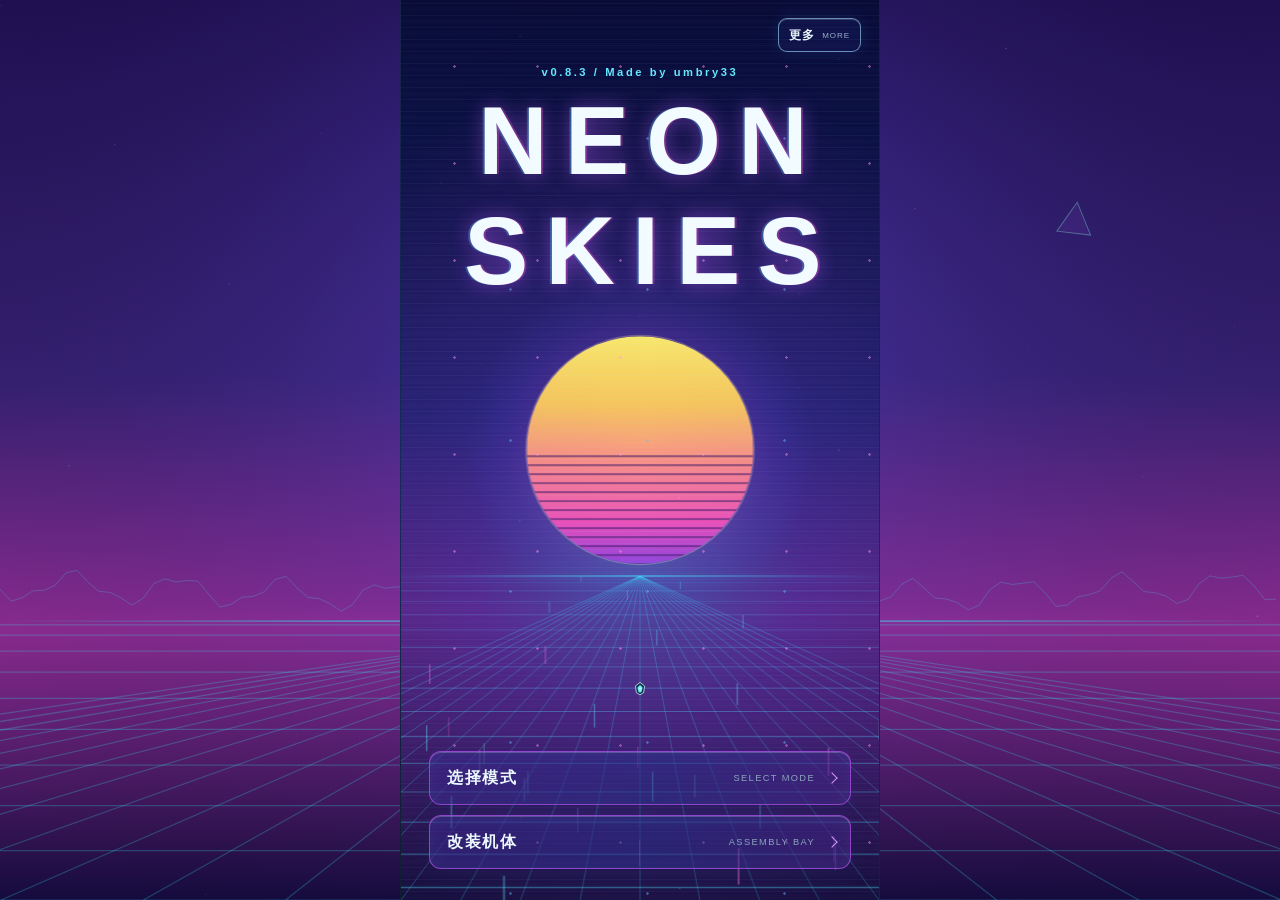
==== commit 2f4687b6: "fix: 修复线上背景音乐播放" ====
--- a/index.html
+++ b/index.html
@@ -18,6 +18,7 @@
   </div>
 </div>
 <div class="app-shell">
+  <audio id="bgm-audio" src="./梦见天际 Dreaming the Skies.mp3" preload="auto" loop aria-hidden="true"></audio>
   <canvas id="app-ambient-canvas" class="app-ambient-canvas" aria-hidden="true"></canvas>
   <section id="main-menu-screen" class="game-screen menu-screen" aria-label="&#20027;&#33756;&#21333;">
     <canvas id="menu-ambient-canvas" class="menu-ambient-canvas" aria-hidden="true"></canvas>
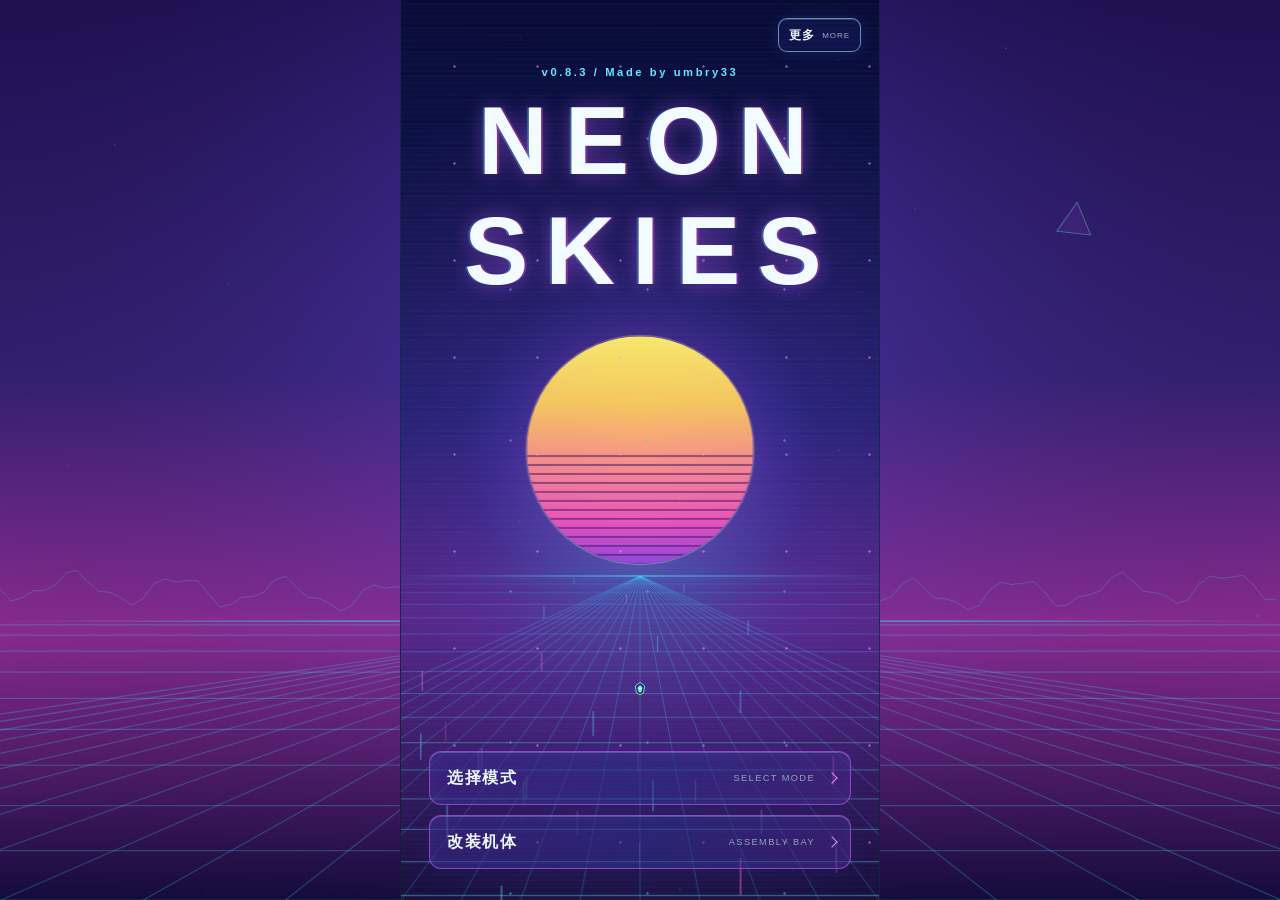
==== commit 8dfe497a: "fix: 默认自动启动背景音乐" ====
--- a/index.html
+++ b/index.html
@@ -18,7 +18,7 @@
   </div>
 </div>
 <div class="app-shell">
-  <audio id="bgm-audio" src="./梦见天际 Dreaming the Skies.mp3" preload="auto" loop aria-hidden="true"></audio>
+  <audio id="bgm-audio" src="./梦见天际 Dreaming the Skies.mp3" preload="auto" autoplay loop aria-hidden="true"></audio>
   <canvas id="app-ambient-canvas" class="app-ambient-canvas" aria-hidden="true"></canvas>
   <section id="main-menu-screen" class="game-screen menu-screen" aria-label="&#20027;&#33756;&#21333;">
     <canvas id="menu-ambient-canvas" class="menu-ambient-canvas" aria-hidden="true"></canvas>
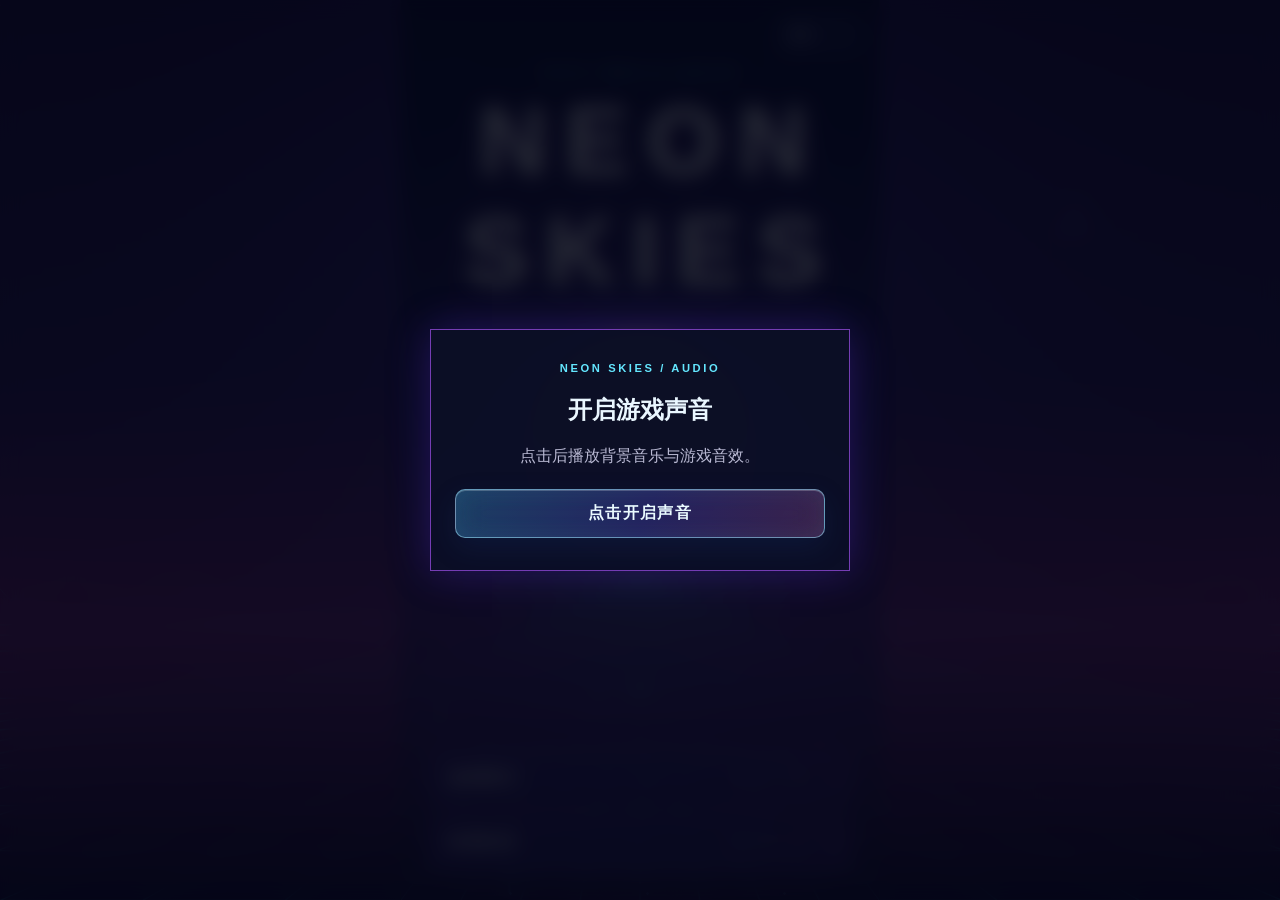
==== commit 3e26aa69: "fix: 增加移动端声音授权入口" ====
--- a/index.html
+++ b/index.html
@@ -19,6 +19,9 @@
 </div>
 <div class="app-shell">
   <audio id="bgm-audio" src="./梦见天际 Dreaming the Skies.mp3" preload="auto" autoplay loop aria-hidden="true"></audio>
+  <div id="audio-start-overlay" class="audio-start-overlay" role="dialog" aria-label="开启游戏声音">
+    <div class="audio-start-card"><p class="eyebrow">NEON SKIES / AUDIO</p><h2>开启游戏声音</h2><p>点击后播放背景音乐与游戏音效。</p><button id="audio-start-button" class="primary-button" type="button">点击开启声音</button></div>
+  </div>
   <canvas id="app-ambient-canvas" class="app-ambient-canvas" aria-hidden="true"></canvas>
   <section id="main-menu-screen" class="game-screen menu-screen" aria-label="&#20027;&#33756;&#21333;">
     <canvas id="menu-ambient-canvas" class="menu-ambient-canvas" aria-hidden="true"></canvas>
--- a/styles.css
+++ b/styles.css
@@ -2227,3 +2227,7 @@
     background: transparent;
   }
 }
+ .audio-start-overlay{position:fixed;inset:0;z-index:1000;display:grid;place-items:center;background:rgba(3,5,18,.86);backdrop-filter:blur(10px)}
+ .audio-start-overlay.is-hidden{display:none}
+ .audio-start-card{width:min(420px,calc(100% - 32px));padding:32px 24px;text-align:center;background:rgba(12,15,38,.96);border:1px solid rgba(174,86,255,.65);box-shadow:0 0 40px rgba(112,55,255,.28)}
+ .audio-start-card p:not(.eyebrow){color:#b9b9d3;margin:12px 0 22px}
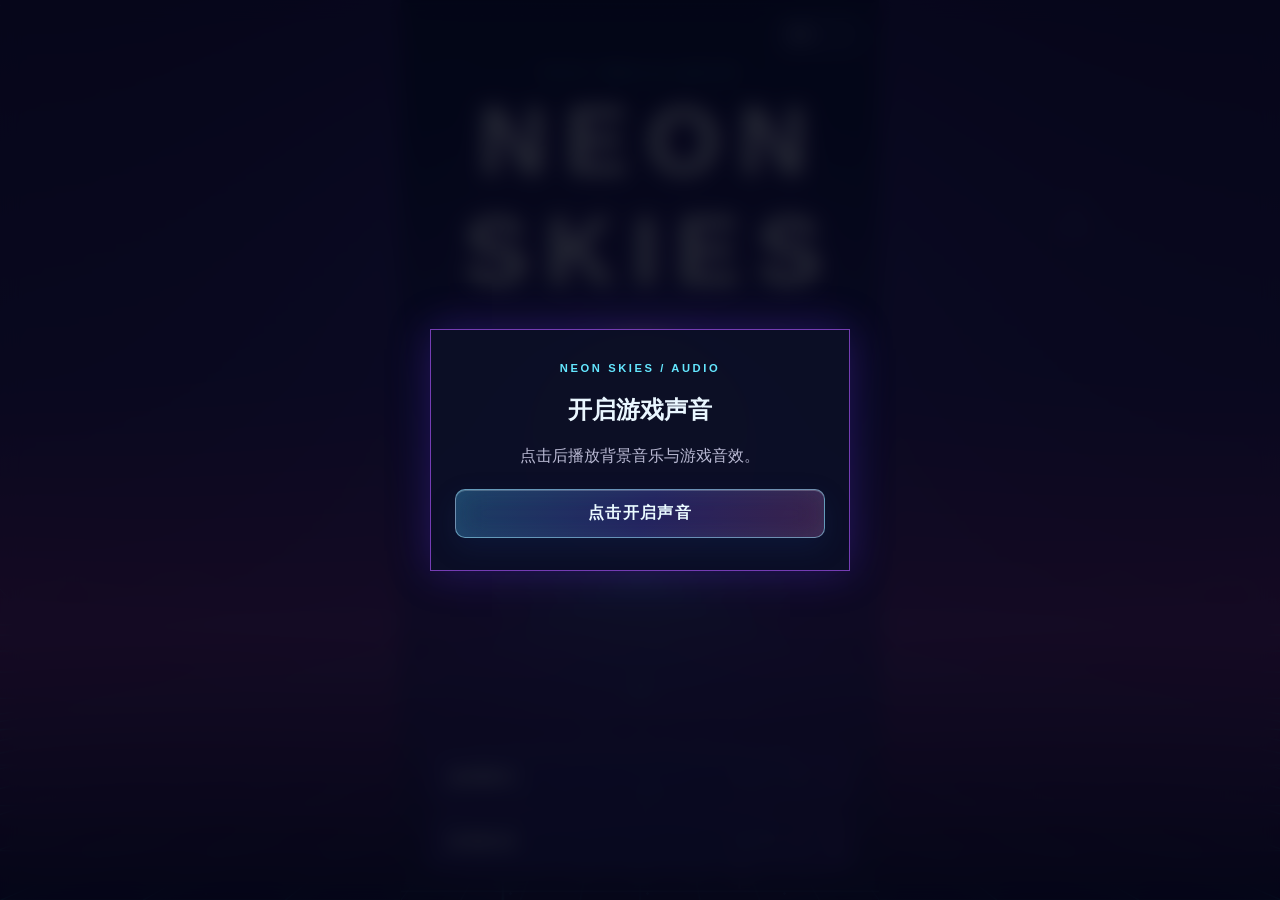
==== commit f2a093bd: "fix: 直接绑定声音授权按钮播放" ====
--- a/index.html
+++ b/index.html
@@ -20,7 +20,7 @@
 <div class="app-shell">
   <audio id="bgm-audio" src="./梦见天际 Dreaming the Skies.mp3" preload="auto" autoplay loop aria-hidden="true"></audio>
   <div id="audio-start-overlay" class="audio-start-overlay" role="dialog" aria-label="开启游戏声音">
-    <div class="audio-start-card"><p class="eyebrow">NEON SKIES / AUDIO</p><h2>开启游戏声音</h2><p>点击后播放背景音乐与游戏音效。</p><button id="audio-start-button" class="primary-button" type="button">点击开启声音</button></div>
+    <div class="audio-start-card"><p class="eyebrow">NEON SKIES / AUDIO</p><h2>开启游戏声音</h2><p>点击后播放背景音乐与游戏音效。</p><button id="audio-start-button" class="primary-button" type="button" onclick="const audio=document.getElementById('bgm-audio'); audio.volume=1; audio.play().then(()=>document.getElementById('audio-start-overlay').classList.add('is-hidden')).catch(()=>{});">点击开启声音</button></div>
   </div>
   <canvas id="app-ambient-canvas" class="app-ambient-canvas" aria-hidden="true"></canvas>
   <section id="main-menu-screen" class="game-screen menu-screen" aria-label="&#20027;&#33756;&#21333;">
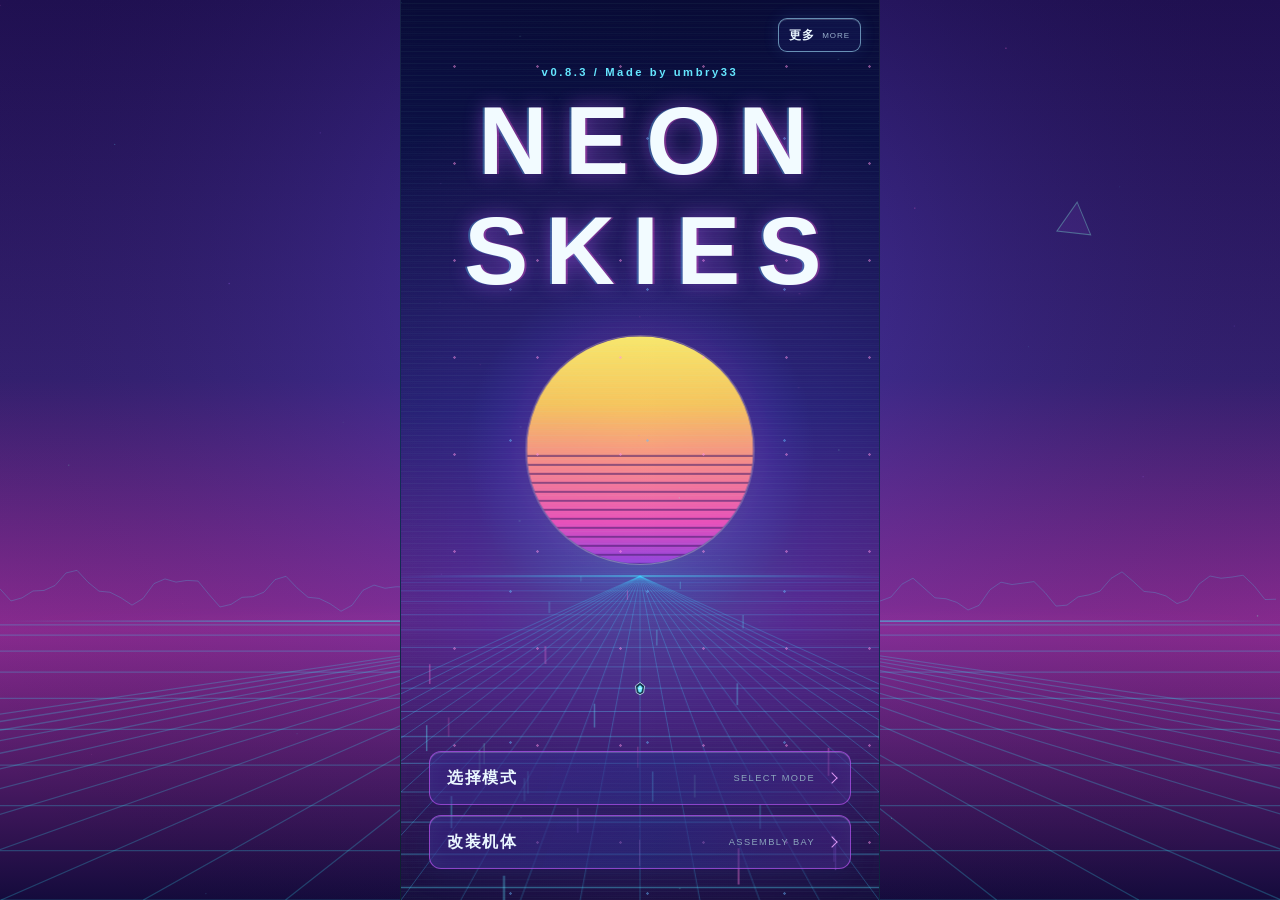
==== commit 230679f2: "fix: 使用解码缓冲区稳定循环背景音乐" ====
--- a/index.html
+++ b/index.html
@@ -18,10 +18,6 @@
   </div>
 </div>
 <div class="app-shell">
-  <audio id="bgm-audio" src="./梦见天际 Dreaming the Skies.mp3" preload="auto" autoplay loop aria-hidden="true"></audio>
-  <div id="audio-start-overlay" class="audio-start-overlay" role="dialog" aria-label="开启游戏声音">
-    <div class="audio-start-card"><p class="eyebrow">NEON SKIES / AUDIO</p><h2>开启游戏声音</h2><p>点击后播放背景音乐与游戏音效。</p><button id="audio-start-button" class="primary-button" type="button" onclick="const audio=document.getElementById('bgm-audio'); audio.volume=1; audio.play().then(()=>document.getElementById('audio-start-overlay').classList.add('is-hidden')).catch(()=>{});">点击开启声音</button></div>
-  </div>
   <canvas id="app-ambient-canvas" class="app-ambient-canvas" aria-hidden="true"></canvas>
   <section id="main-menu-screen" class="game-screen menu-screen" aria-label="&#20027;&#33756;&#21333;">
     <canvas id="menu-ambient-canvas" class="menu-ambient-canvas" aria-hidden="true"></canvas>
--- a/styles.css
+++ b/styles.css
@@ -2227,7 +2227,3 @@
     background: transparent;
   }
 }
- .audio-start-overlay{position:fixed;inset:0;z-index:1000;display:grid;place-items:center;background:rgba(3,5,18,.86);backdrop-filter:blur(10px)}
- .audio-start-overlay.is-hidden{display:none}
- .audio-start-card{width:min(420px,calc(100% - 32px));padding:32px 24px;text-align:center;background:rgba(12,15,38,.96);border:1px solid rgba(174,86,255,.65);box-shadow:0 0 40px rgba(112,55,255,.28)}
- .audio-start-card p:not(.eyebrow){color:#b9b9d3;margin:12px 0 22px}
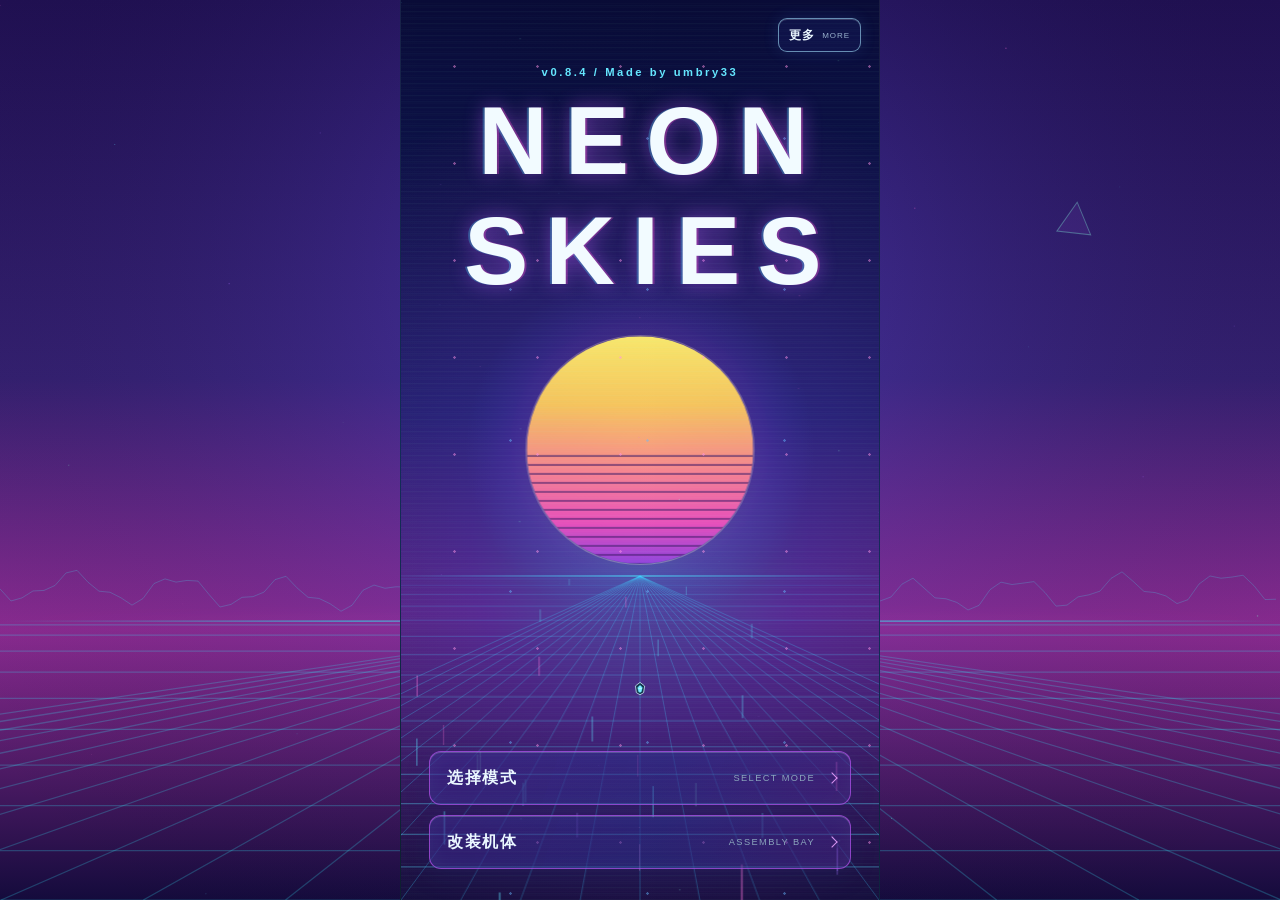
==== commit 4c9ad33f: "发布 v0.8.4：移除加载弹窗并修复战斗初始化" ====
--- a/index.html
+++ b/index.html
@@ -8,15 +8,6 @@
   <link rel="stylesheet" href="./styles.css" />
 </head>
 <body>
-<div id="boot-loader" class="boot-loader" role="status" aria-live="polite" aria-label="正在加载游戏" aria-busy="true">
-  <div class="boot-loader-card">
-    <p class="eyebrow">NEON SKIES / SYSTEM BOOT</p>
-    <h2>正在进入霓虹天际</h2>
-    <p id="boot-loader-status" class="boot-loader-status">正在加载核心系统…</p>
-    <div class="boot-progress" role="progressbar" aria-label="游戏加载进度" aria-valuemin="0" aria-valuemax="100" aria-valuenow="6"><i id="boot-progress-fill"></i></div>
-    <div class="boot-progress-meta"><span>LOADING</span><strong id="boot-progress-value">06%</strong></div>
-  </div>
-</div>
 <div class="app-shell">
   <canvas id="app-ambient-canvas" class="app-ambient-canvas" aria-hidden="true"></canvas>
   <section id="main-menu-screen" class="game-screen menu-screen" aria-label="&#20027;&#33756;&#21333;">
@@ -33,7 +24,7 @@
     </div>
     <div class="menu-content">
       <div class="menu-logo-lockup">
-        <p class="eyebrow">v0.8.3 / Made by umbry33</p>
+        <p class="eyebrow">v0.8.4 / Made by umbry33</p>
         <h1><span class="menu-logo-line">NEON</span> <span class="menu-logo-line">SKIES</span></h1>
       </div>
       <div class="menu-aircraft" aria-hidden="true"><span>&#10022;</span></div>
@@ -171,9 +162,7 @@
       loader?.remove();
       window.__neonBoot = { setProgress: () => {}, finish: () => {} };
     } else {
-      window.__neonBoot = { setProgress, finish };
-      drawProgress(current);
-      frame = requestAnimationFrame(animate);
+      window.__neonBoot = { setProgress: () => {}, finish: () => {} };
     }
     window.__neonFinishBoot = () => window.__neonBoot?.finish?.();
   })();
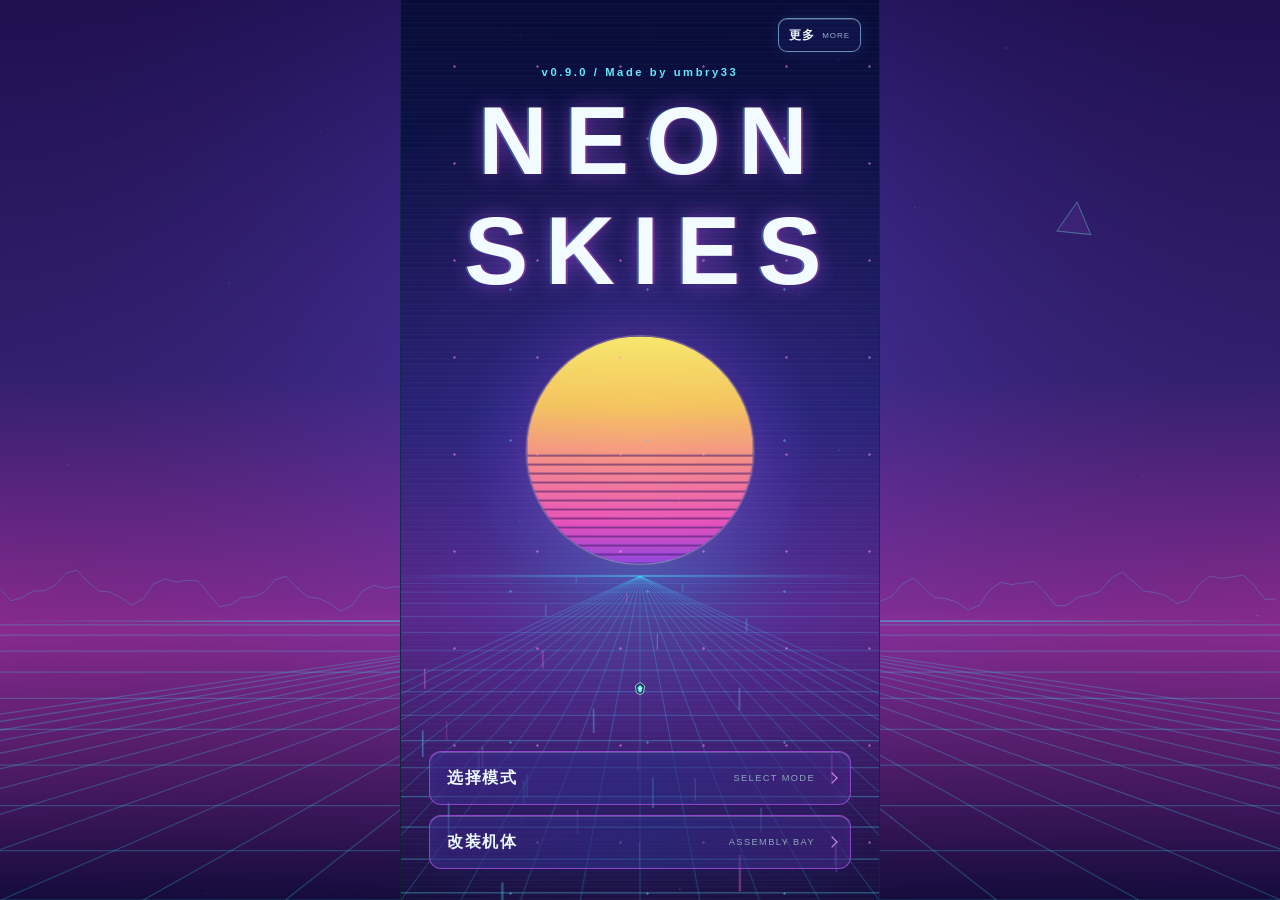
==== commit 11d5a03d: "发布 v0.9.0：新增低稀有度模块并同步光锥之外投放" ====
--- a/index.html
+++ b/index.html
@@ -24,7 +24,7 @@
     </div>
     <div class="menu-content">
       <div class="menu-logo-lockup">
-        <p class="eyebrow">v0.8.4 / Made by umbry33</p>
+        <p class="eyebrow">v0.9.0 / Made by umbry33</p>
         <h1><span class="menu-logo-line">NEON</span> <span class="menu-logo-line">SKIES</span></h1>
       </div>
       <div class="menu-aircraft" aria-hidden="true"><span>&#10022;</span></div>
@@ -41,7 +41,7 @@
     <div class="encyclopedia-shell"><button id="encyclopedia-back-button" class="round-button screen-back-button" type="button" aria-label="&#36820;&#22238;">&lt;</button><p class="eyebrow">NEON ARCHIVE</p><h2>&#28216;&#25103;&#30334;&#31185;</h2><p class="encyclopedia-intro">&#25112;&#26426;&#27169;&#22359;&#12289;&#25932;&#26426;&#12289;&#39318;&#39046;&#19982;&#25112;&#22330;&#29615;&#22659;&#30340;&#23454;&#26102;&#26723;&#26696;&#12290;</p><div id="encyclopedia-content" class="encyclopedia-content"></div></div>
   </section>
   <section id="encyclopedia-events-screen" class="game-screen encyclopedia-screen is-hidden" aria-label="&#20809;&#38181;&#20043;&#22806;&#20107;&#20214;&#26723;&#26696;">
-    <div class="encyclopedia-shell encyclopedia-events-shell"><button id="encyclopedia-events-back-button" class="round-button screen-back-button" type="button" aria-label="&#36820;&#22238;&#28216;&#25103;&#30334;&#31185;">&lt;</button><p class="eyebrow">BEYOND LIGHT CONE / EVENT ARCHIVE</p><h2>&#28145;&#31354;&#20107;&#20214;</h2><p class="encyclopedia-intro">&#20809;&#38181;&#20043;&#22806;&#27169;&#24335;&#30340; 34 &#20010;&#29420;&#31435;&#36973;&#36935;&#12290;&#20107;&#20214;&#20869;&#23481;&#20250;&#22312;&#26412;&#23616;&#20013;&#23613;&#37327;&#36991;&#20813;&#37325;&#22797;&#12290;</p><div id="encyclopedia-events-content" class="encyclopedia-content"></div></div>
+    <div class="encyclopedia-shell encyclopedia-events-shell"><button id="encyclopedia-events-back-button" class="round-button screen-back-button" type="button" aria-label="&#36820;&#22238;&#28216;&#25103;&#30334;&#31185;">&lt;</button><p class="eyebrow">BEYOND LIGHT CONE / EVENT ARCHIVE</p><h2>&#28145;&#31354;&#20107;&#20214;</h2><p class="encyclopedia-intro">&#20809;&#38181;&#20043;&#22806;&#27169;&#24335;&#30340; 40 &#20010;&#29420;&#31435;&#36973;&#36935;&#12290;&#20107;&#20214;&#20869;&#23481;&#20250;&#22312;&#26412;&#23616;&#20013;&#23613;&#37327;&#36991;&#20813;&#37325;&#22797;&#12290;</p><div id="encyclopedia-events-content" class="encyclopedia-content"></div></div>
   </section>
 
   <section id="mode-screen" class="game-screen menu-screen sub-menu-screen is-hidden" aria-label="&#27169;&#24335;&#36873;&#25321;">
@@ -66,7 +66,7 @@
     <div class="builder-content">
       <div class="builder-board-area">
         <div class="builder-board-title"><button id="quick-assembly-toggle" class="quick-assembly-toggle" type="button" aria-pressed="false"><span>&#24555;&#25463;&#35013;&#37197;</span><small>OFF</small></button><button id="builder-undo-button" class="quick-assembly-toggle" type="button">&#25764;&#38144;</button><button id="loadout-code-button" class="quick-assembly-toggle loadout-code-button" type="button">&#37197;&#32622;&#30721;</button><button id="hangar-button" class="quick-assembly-toggle" type="button">机库</button><button id="clear-loadout" class="text-button" type="button">&#28165;&#31354;&#27169;&#22359;</button></div>
-        <div class="assembly-board-frame"><button id="module-synthesis-button" class="synergy-config-button module-synthesis-button" type="button" aria-label="&#27169;&#22359;&#21512;&#25104;&#65288;&#39044;&#30041;&#21151;&#33021;&#65289;"><span>&#27169;&#22359;&#21512;&#25104;</span><small>MODULE FUSION</small></button><div id="assembly-board" class="assembly-board" aria-label="&#39134;&#26426;&#33258;&#30001;&#35013;&#37197;&#32593;&#26684;"></div></div>
+        <div class="assembly-board-frame"><div id="assembly-board" class="assembly-board" aria-label="&#39134;&#26426;&#33258;&#30001;&#35013;&#37197;&#32593;&#26684;"></div></div>
         <div class="builder-status-row"><span id="loadout-status">&#35013;&#37197;&#23601;&#32490;</span></div>
         <div class="builder-stats"><button id="preview-attack-speed" class="attack-speed-button" type="button" aria-label="&#26597;&#30475;&#25915;&#36895;&#35268;&#21017;"><span>&#25915;&#36895;</span><strong id="preview-attack-speed-value">100%</strong></button><button id="synergy-config-button" class="synergy-config-button" type="button"><span>&#36830;&#25658;&#37197;&#32622;</span><small>SYNERGY LINK</small></button></div>
       </div>
@@ -104,87 +104,6 @@
     <p class="battle-help">WASD / &#26041;&#21521;&#38190;&#31227;&#21160; &middot; &#35302;&#25720;&#25302;&#21160; &middot; &#33258;&#21160;&#23556;&#20987; &middot; 1-9 &#20351;&#29992;&#25216;&#33021;</p>
   </section>
 </div>
-<script>
-  // The boot layer is the only loading UI. It is removed after app startup and
-  // never participates in later menu, builder or combat screen changes.
-  (() => {
-    const loader = document.getElementById("boot-loader");
-    const fill = document.getElementById("boot-progress-fill");
-    const value = document.getElementById("boot-progress-value");
-    const status = document.getElementById("boot-loader-status");
-    const progressbar = loader?.querySelector('[role="progressbar"]');
-    const sessionKey = "neon-skies-boot-ready";
-    let frame = null;
-    let finished = false;
-    let current = 6;
-    let target = 88;
-    const startedAt = performance.now();
-    const hasLoadedBefore = (() => { try { return sessionStorage.getItem(sessionKey) === "1"; } catch { return false; } })();
-
-    const setProgress = (next, message = null) => {
-      if (!loader || finished) return;
-      target = Math.max(current, Math.min(96, Number(next) || 0));
-      if (message) status.textContent = message;
-    };
-    const drawProgress = (next) => {
-      current = Math.max(0, Math.min(100, next));
-      const rounded = Math.round(current);
-      fill.style.width = `${current}%`;
-      value.textContent = `${String(rounded).padStart(2, "0")}%`;
-      progressbar?.setAttribute("aria-valuenow", String(rounded));
-    };
-    const animate = () => {
-      if (finished) return;
-      current += (target - current) * 0.075;
-      if (target - current < 0.08) current = target;
-      drawProgress(current);
-      frame = requestAnimationFrame(animate);
-    };
-    const finish = () => {
-      if (!loader || finished) return;
-      finished = true;
-      if (frame !== null) cancelAnimationFrame(frame);
-      const minimumDisplay = 320;
-      const wait = Math.max(0, minimumDisplay - (performance.now() - startedAt));
-      window.setTimeout(() => {
-        drawProgress(100);
-        status.textContent = "系统已就绪";
-        loader.classList.add("is-complete");
-        loader.setAttribute("aria-busy", "false");
-        window.setTimeout(() => {
-          try { sessionStorage.setItem(sessionKey, "1"); } catch { /* storage may be unavailable */ }
-          loader.remove();
-        }, 260);
-      }, wait);
-    };
-
-    if (hasLoadedBefore) {
-      loader?.remove();
-      window.__neonBoot = { setProgress: () => {}, finish: () => {} };
-    } else {
-      window.__neonBoot = { setProgress: () => {}, finish: () => {} };
-    }
-    window.__neonFinishBoot = () => window.__neonBoot?.finish?.();
-  })();
-
-  // If a finger taps while ES modules are still loading, replay that release
-  // after the game has finished binding its controls instead of losing it.
-  window.__neonUiReady = false;
-  window.__neonPendingTaps = [];
-  const bootButtonIds = new Set(["settings-button", "changelog-button", "encyclopedia-button", "open-builder-button", "menu-battle-button", "mode-back-button", "level-mode-button", "endless-mode-button", "tutorial-button", "builder-save-button", "loadout-code-button", "hangar-button"]);
-  const queueBootTap = (event) => {
-    if (window.__neonUiReady) return;
-    const point = event.changedTouches?.[0] ?? event;
-    const button = event.target.closest?.("button") ?? document.elementFromPoint(point.clientX, point.clientY)?.closest?.("button");
-    if (!button || !bootButtonIds.has(button.id)) return;
-    event.preventDefault();
-    if (!window.__neonPendingTaps.includes(button.id)) window.__neonPendingTaps.push(button.id);
-  };
-  document.addEventListener("pointerup", queueBootTap, true);
-  document.addEventListener("mouseup", queueBootTap, true);
-  document.addEventListener("touchend", queueBootTap, true);
-  document.addEventListener("click", queueBootTap, true);
-</script>
 <script type="module" src="./src/main.js"></script>
 </body>
 </html>
--- a/styles.css
+++ b/styles.css
@@ -1551,124 +1551,6 @@
   box-shadow: none !important;
 }
 
-/* Initial boot only: a temporary glass veil while the ES module graph starts. */
-.boot-loader {
-  position: fixed;
-  inset: 0;
-  z-index: 1000;
-  display: grid;
-  place-items: center;
-  padding: 20px;
-  overflow: hidden;
-  background: rgba(3, 6, 20, .56);
-  -webkit-backdrop-filter: blur(11px) saturate(125%);
-  backdrop-filter: blur(11px) saturate(125%);
-  transition: opacity .26s ease, visibility .26s ease;
-}
-
-.boot-loader::before,
-.boot-loader::after {
-  content: "";
-  position: absolute;
-  pointer-events: none;
-}
-
-.boot-loader::before {
-  inset: 0;
-  background:
-    linear-gradient(rgba(116, 225, 255, .055) 1px, transparent 1px),
-    linear-gradient(90deg, rgba(116, 225, 255, .04) 1px, transparent 1px),
-    radial-gradient(circle at 50% 36%, rgba(165, 91, 255, .2), transparent 38%);
-  background-size: 28px 28px, 28px 28px, 100% 100%;
-  opacity: .7;
-}
-
-.boot-loader::after {
-  width: 180px;
-  height: 180px;
-  border: 1px solid rgba(113, 224, 255, .35);
-  border-radius: 50%;
-  box-shadow: 0 0 40px rgba(135, 97, 255, .18), inset 0 0 28px rgba(255, 111, 218, .08);
-  opacity: .7;
-  animation: boot-orbit 6s linear infinite;
-}
-
-.boot-loader-card {
-  position: relative;
-  z-index: 1;
-  width: min(330px, calc(100vw - 40px));
-  padding: 26px 24px 22px;
-  border: 1px solid rgba(152, 231, 255, .56);
-  border-radius: 18px;
-  color: var(--text);
-  background: linear-gradient(120deg, rgba(60, 44, 137, .58), rgba(24, 55, 122, .42) 58%, rgba(118, 43, 137, .34));
-  box-shadow: 0 20px 60px rgba(1, 4, 24, .42), 0 0 30px rgba(116, 119, 255, .16), inset 0 1px 0 rgba(240, 255, 255, .18);
-  -webkit-backdrop-filter: blur(18px) saturate(135%);
-  backdrop-filter: blur(18px) saturate(135%);
-  text-align: center;
-  transition: opacity .26s ease, transform .26s cubic-bezier(.2, .8, .2, 1);
-}
-
-.boot-loader-card h2 {
-  margin: 8px 0 7px;
-  color: #f5fbff;
-  font-size: clamp(1.25rem, 5vw, 1.6rem);
-  letter-spacing: .12em;
-  text-shadow: 0 0 14px rgba(153, 222, 255, .35), 2px 0 rgba(255, 105, 213, .18);
-}
-
-.boot-loader-status {
-  min-height: 1.4em;
-  margin: 0 0 18px;
-  color: rgba(205, 240, 255, .72);
-  font-size: .7rem;
-  letter-spacing: .08em;
-}
-
-.boot-progress {
-  position: relative;
-  height: 7px;
-  overflow: hidden;
-  border: 1px solid rgba(145, 224, 255, .48);
-  border-radius: 999px;
-  background: rgba(4, 16, 39, .55);
-  box-shadow: inset 0 0 10px rgba(68, 151, 255, .16);
-}
-
-.boot-progress i {
-  display: block;
-  width: 6%;
-  height: 100%;
-  border-radius: inherit;
-  background: linear-gradient(90deg, #5edfff, #849bff 52%, #ff81d2);
-  box-shadow: 0 0 12px rgba(105, 225, 255, .75), 0 0 18px rgba(231, 103, 229, .42);
-  transition: width .12s linear;
-}
-
-.boot-progress-meta {
-  display: flex;
-  justify-content: space-between;
-  margin-top: 9px;
-  color: rgba(170, 226, 255, .56);
-  font-size: .52rem;
-  letter-spacing: .18em;
-}
-
-.boot-progress-meta strong {
-  color: #f0d7ff;
-  font-weight: 700;
-}
-
-.boot-loader.is-complete {
-  opacity: 0;
-  visibility: hidden;
-  pointer-events: none;
-}
-
-.boot-loader.is-complete .boot-loader-card {
-  opacity: 0;
-  transform: translateY(8px) scale(.98);
-}
 
 /* Independent 0–300% audio controls. */
 .settings-range {
@@ -1742,17 +1624,6 @@
   border-radius: 50%;
   background: #b878ff;
   box-shadow: 0 0 10px rgba(229, 115, 255, .72);
-}
-
-@keyframes boot-orbit {
-  from { transform: rotate(0deg) scaleX(1.05); }
-  to { transform: rotate(360deg) scaleX(1.05); }
-}
-
-@media (prefers-reduced-motion: reduce) {
-  .boot-loader::after { animation: none; }
-  .boot-loader,
-  .boot-loader-card { transition-duration: .01ms; }
 }
 
 /* Final builder utility layout: center the two equal cards beside the board. */
